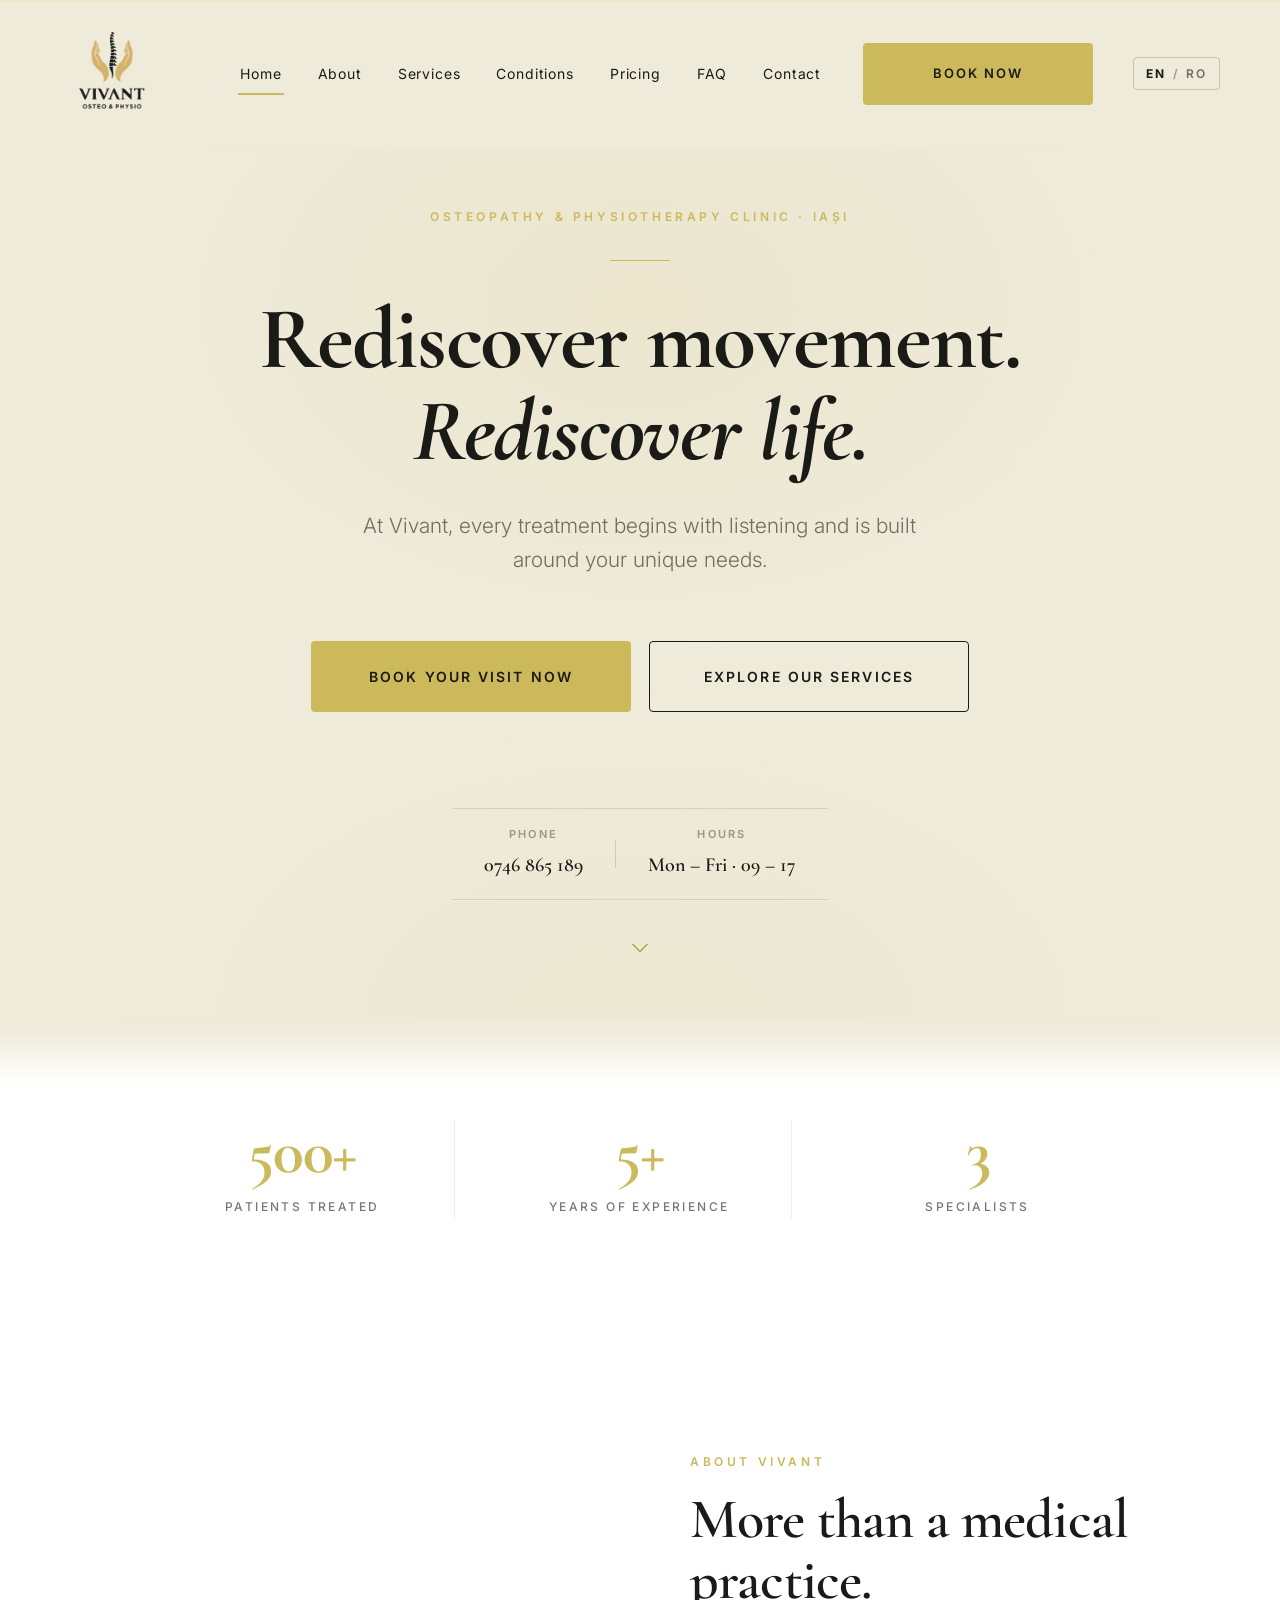
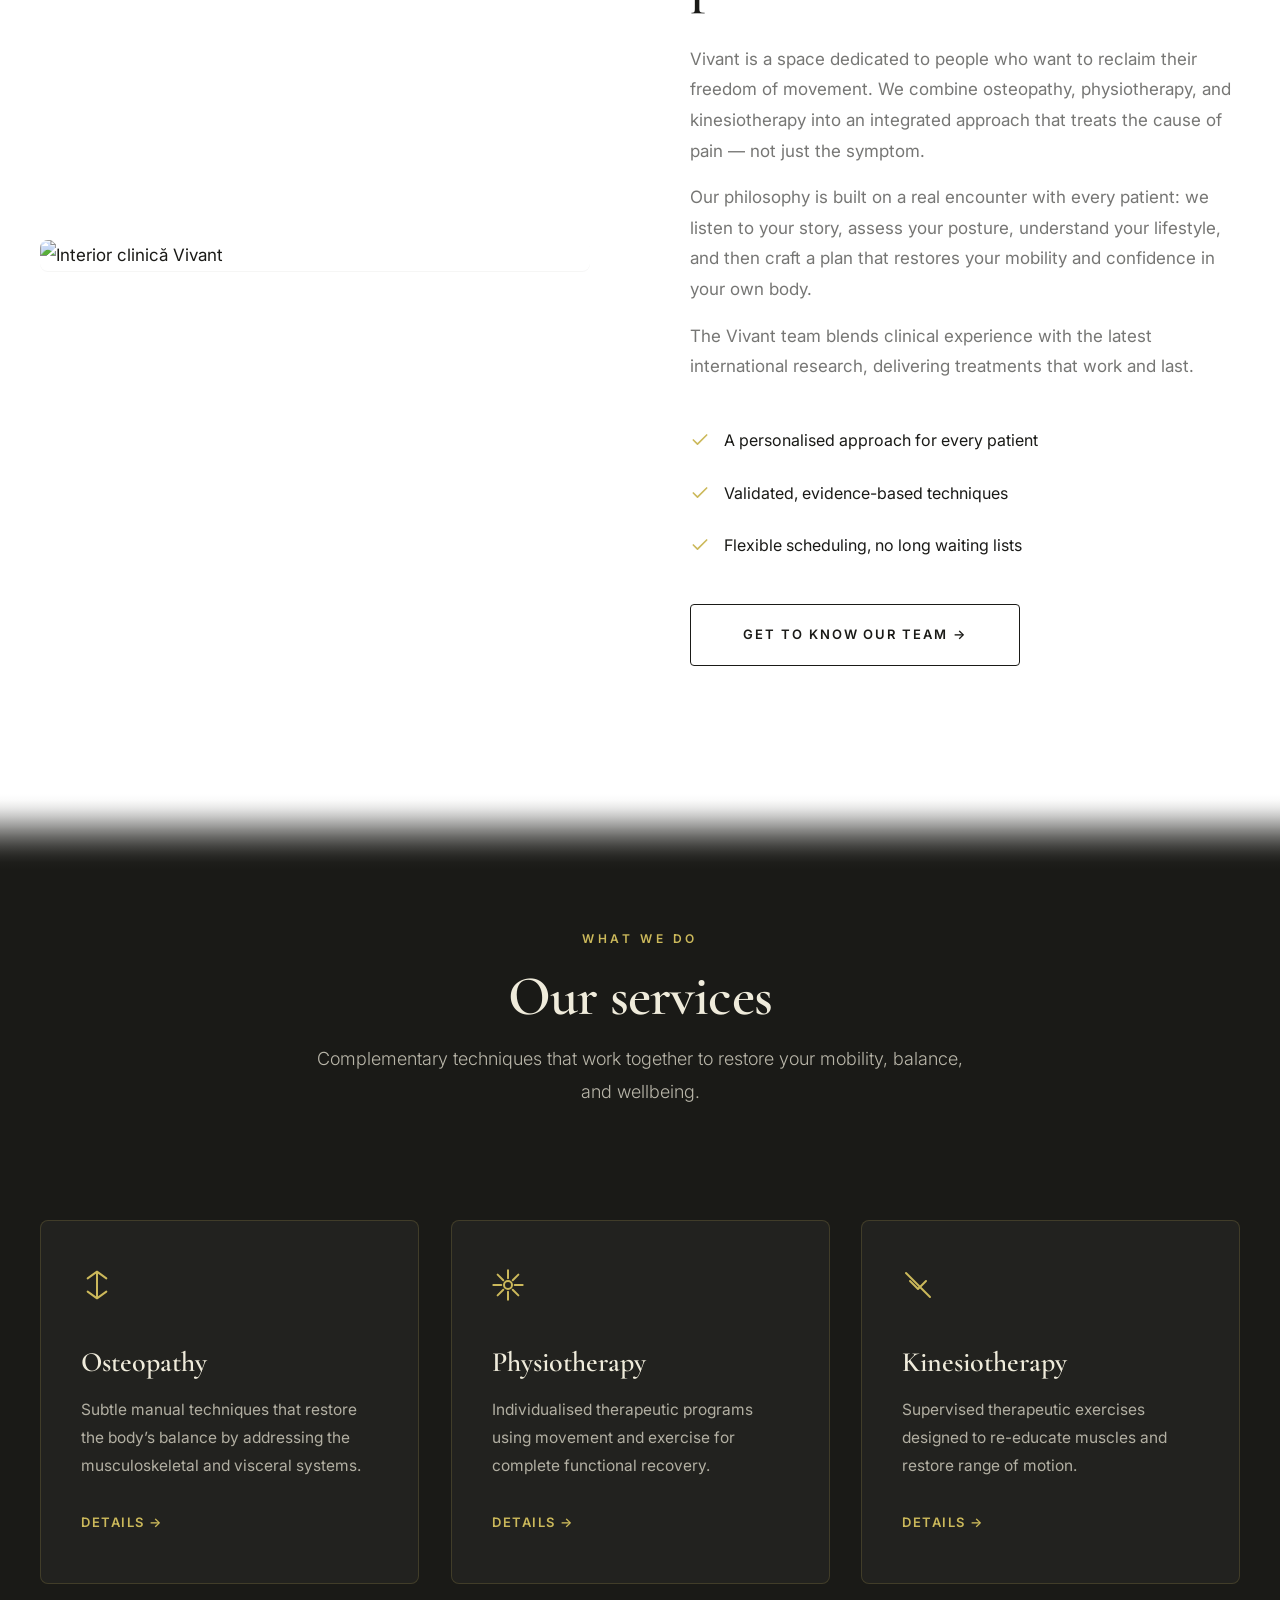
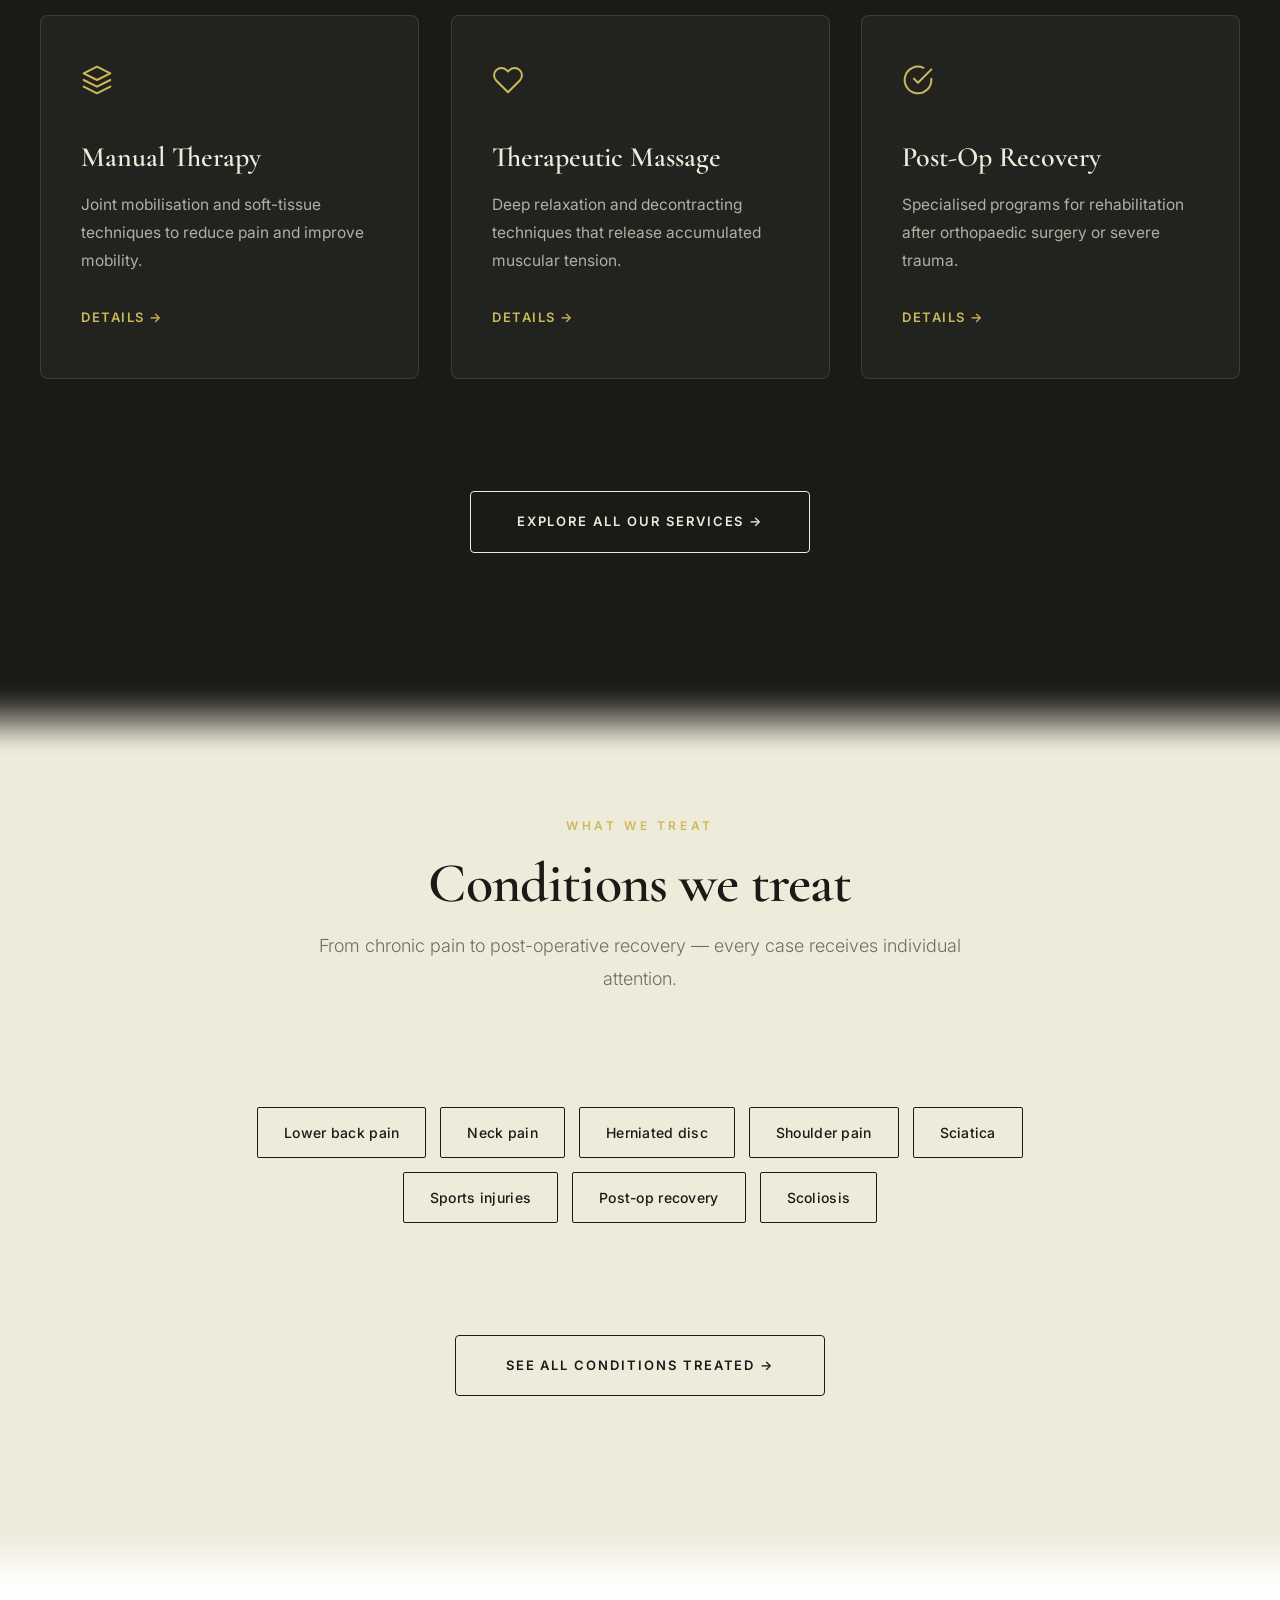
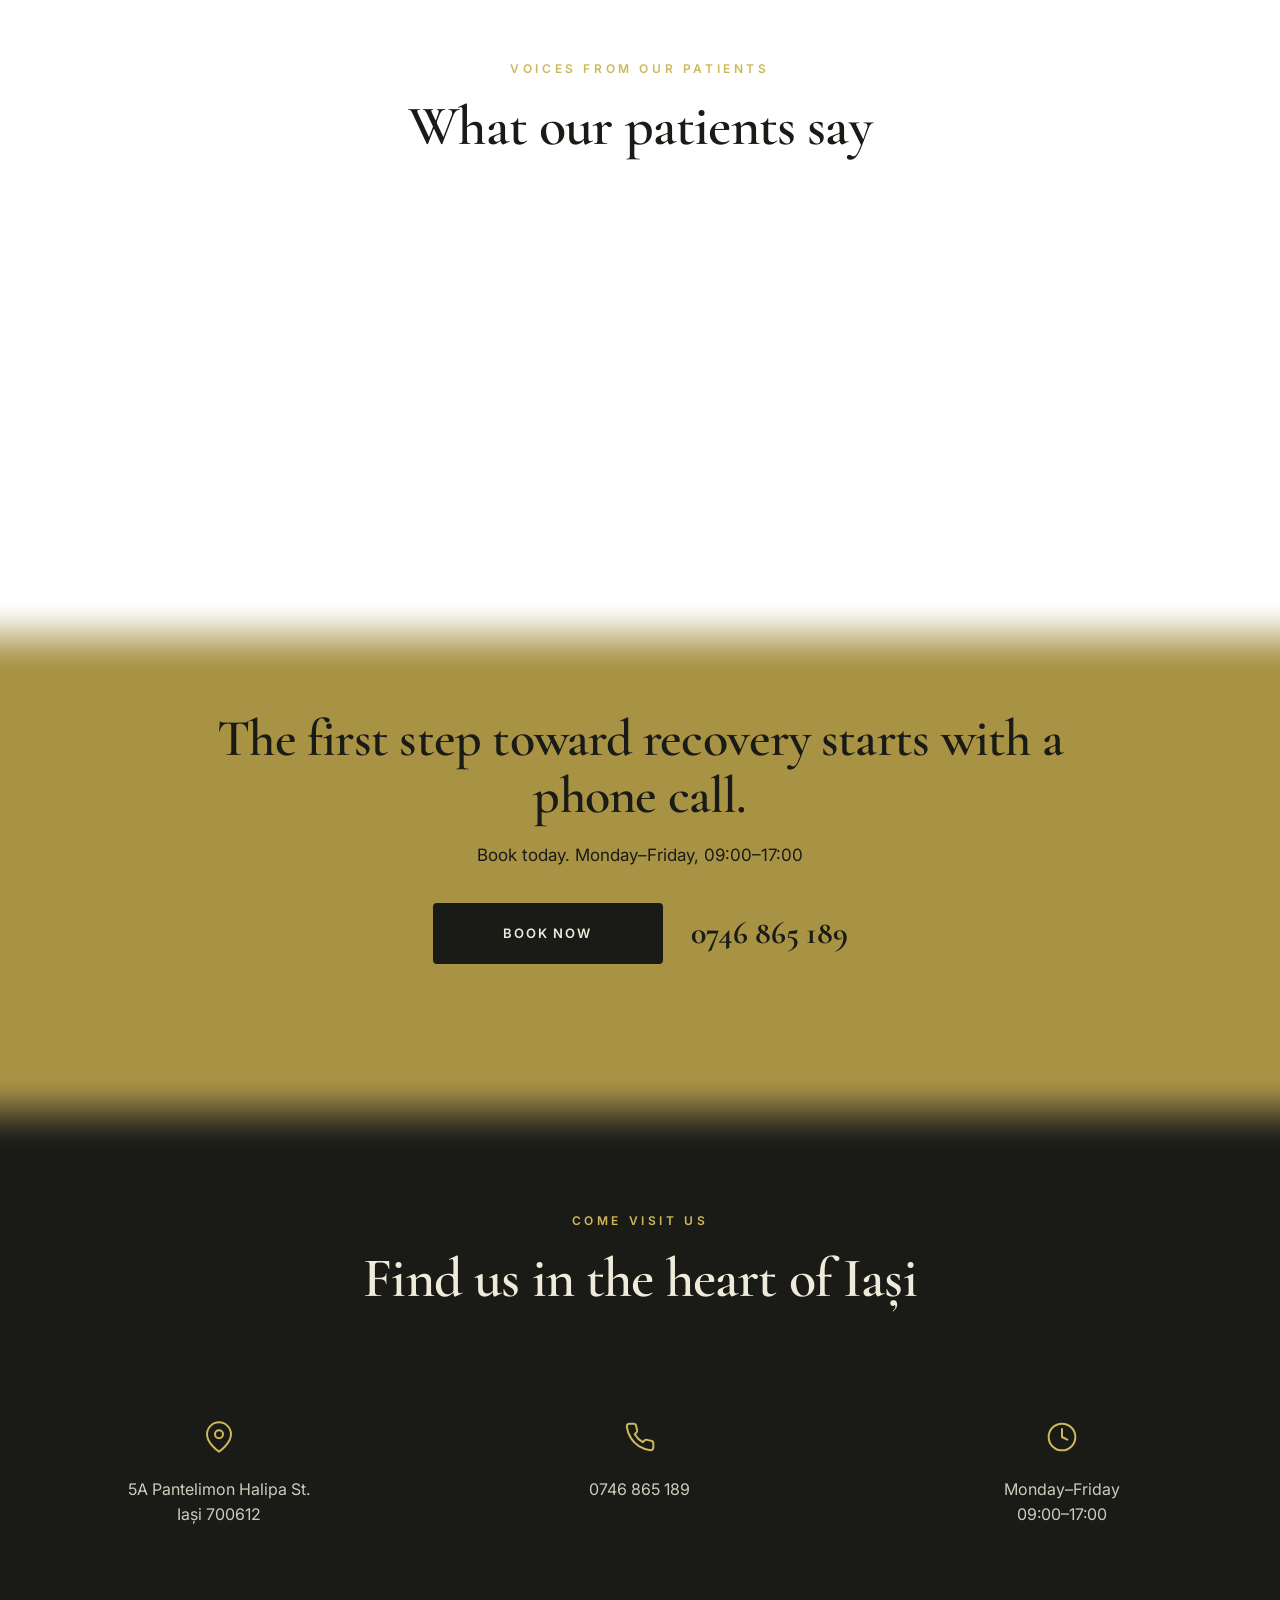
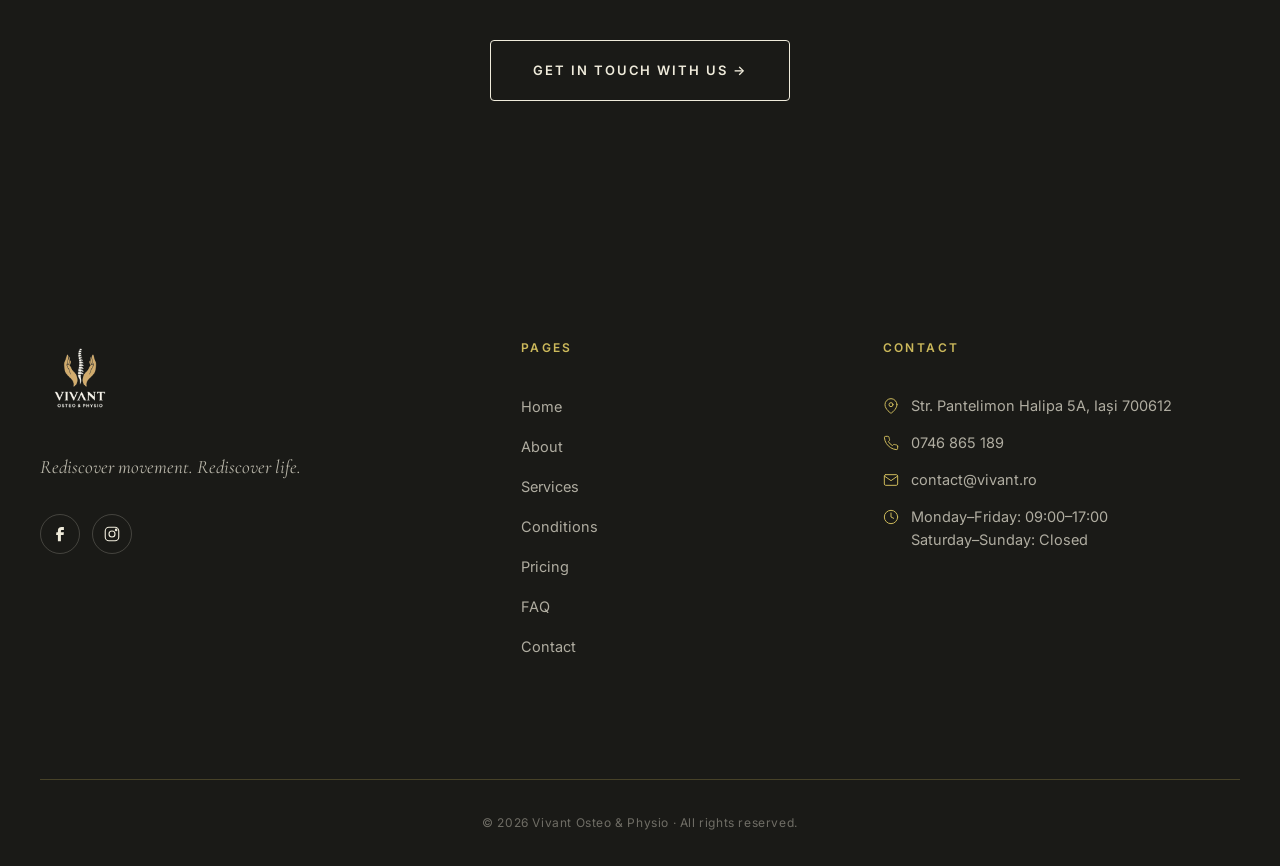
==== index.html @ 8290de29 "Initial commit" ====
<!DOCTYPE html>
<html lang="ro">
<head>
  <meta charset="UTF-8">
  <meta name="viewport" content="width=device-width, initial-scale=1.0">
  <title data-i18n-title="page.indexTitle">Vivant Osteo & Physio — Clinică de Osteopatie și Fizioterapie, Iași</title>
  <meta name="description" content="Clinică de osteopatie și fizioterapie în Iași. Tratamente personalizate pentru durere, recuperare și mobilitate. Luni–Vineri 09:00–17:00. Tel: 0746 865 189">
  <link rel="icon" type="image/png" href="logo.png">
  <link rel="apple-touch-icon" href="logo.png">
  <link rel="preconnect" href="https://fonts.googleapis.com">
  <link rel="preconnect" href="https://fonts.gstatic.com" crossorigin>
  <link href="https://fonts.googleapis.com/css2?family=Inter:wght@300;400;600&family=Cormorant+Garamond:wght@400;600;700&display=swap" rel="stylesheet">
  <link rel="stylesheet" href="style.css">
</head>
<body>

  <!-- ════════ NAVBAR ════════ -->
  <nav class="navbar">
    <div class="navbar-inner">
      <a href="index.html" class="navbar-logo">
        <img src="logo.png" alt="Vivant Osteo & Physio">
      </a>
      <div class="navbar-links">
        <a href="index.html"      class="navbar-link" data-i18n="nav.home">Acasă</a>
        <a href="despre.html"     class="navbar-link" data-i18n="nav.about">Despre noi</a>
        <a href="servicii.html"   class="navbar-link" data-i18n="nav.services">Servicii</a>
        <a href="afectiuni.html"  class="navbar-link" data-i18n="nav.conditions">Afecțiuni</a>
        <a href="preturi.html"    class="navbar-link" data-i18n="nav.pricing">Prețuri</a>
        <a href="faq.html"        class="navbar-link" data-i18n="nav.faq">FAQ</a>
        <a href="contact.html"    class="navbar-link" data-i18n="nav.contact">Contact</a>
        <a href="contact.html"    class="btn btn-primary navbar-cta" data-booking-trigger data-i18n="nav.bookNow">Programează-te</a>
        <button type="button" class="lang-toggle" aria-label="Switch to English">
          <span data-lang-current>RO</span><span data-lang-sep>/</span><span data-lang-other>EN</span>
        </button>
      </div>
      <button class="navbar-hamburger" aria-label="Meniu">
        <span></span><span></span><span></span>
      </button>
    </div>
  </nav>

  <!-- ════════ MOBILE DRAWER ════════ -->
  <div class="mobile-overlay"></div>
  <aside class="mobile-drawer">
    <a href="index.html"     data-i18n="nav.home">Acasă</a>
    <a href="despre.html"    data-i18n="nav.about">Despre noi</a>
    <a href="servicii.html"  data-i18n="nav.services">Servicii</a>
    <a href="afectiuni.html" data-i18n="nav.conditions">Afecțiuni</a>
    <a href="preturi.html"   data-i18n="nav.pricing">Prețuri</a>
    <a href="faq.html"       data-i18n="nav.faq">FAQ</a>
    <a href="contact.html"   data-i18n="nav.contact">Contact</a>
    <a href="contact.html"   class="btn btn-primary" data-booking-trigger data-i18n="nav.bookNow">Programează-te</a>
    <button type="button" class="lang-toggle" aria-label="Switch to English">
      <span data-lang-current>RO</span><span data-lang-sep>/</span><span data-lang-other>EN</span>
    </button>
  </aside>

  <!-- ════════ HERO (light, premium) ════════ -->
  <section class="hero">
    <div class="hero-inner">
      <span class="section-label" data-i18n="hero.eyebrow">Clinică de Osteopatie & Fizioterapie · Iași</span>
      <hr class="section-divider">
      <h1 data-i18n-html="hero.titleHtml">
        Redescoperă mișcarea.
        <span class="italic">Redescoperă viața.</span>
      </h1>
      <p class="hero-subtitle" data-i18n="hero.subtitle">
        La Vivant, fiecare tratament începe cu ascultare și se construiește în jurul nevoilor tale unice.
      </p>
      <div class="hero-ctas">
        <a href="contact.html" class="btn btn-primary btn-lg" data-booking-trigger data-i18n="hero.ctaPrimary">Programează-te acum</a>
        <a href="servicii.html" class="btn btn-ghost-dark btn-lg" data-i18n="hero.ctaSecondary">Descoperă serviciile</a>
      </div>
      <div class="hero-meta">
        <div class="hero-meta-item">
          <span class="hero-meta-label" data-i18n="hero.metaPhone">Telefon</span>
          <a href="tel:0746865189" class="hero-meta-value">0746 865 189</a>
        </div>
        <div class="hero-meta-divider"></div>
        <div class="hero-meta-item">
          <span class="hero-meta-label" data-i18n="hero.metaSchedule">Program</span>
          <span class="hero-meta-value" data-i18n="hero.scheduleValue">Lun – Vin · 09 – 17</span>
        </div>
      </div>
    </div>
    <a href="#trust" class="hero-scroll" aria-label="Derulează în jos">
      <svg width="28" height="28" viewBox="0 0 24 24" fill="none" stroke="currentColor" stroke-width="1.5" stroke-linecap="round" stroke-linejoin="round">
        <polyline points="6 9 12 15 18 9"></polyline>
      </svg>
    </a>
  </section>

  <!-- ════════ TRUST BAR ════════ -->
  <section id="trust" class="trust-bar">
    <div class="trust-grid">
      <div class="fade-in">
        <div class="trust-number"><span data-counter="500" data-suffix="+">0</span></div>
        <div class="trust-label" data-i18n="trust.patientsLabel">Pacienți tratați</div>
      </div>
      <div class="fade-in">
        <div class="trust-number"><span data-counter="5" data-suffix="+">0</span></div>
        <div class="trust-label" data-i18n="trust.yearsLabel">Ani experiență</div>
      </div>
      <div class="fade-in">
        <div class="trust-number"><span data-counter="3">0</span></div>
        <div class="trust-label" data-i18n="trust.specialistsLabel">Specialiști</div>
      </div>
    </div>
  </section>

  <!-- ════════ DESPRE VIVANT ════════ -->
  <section class="split">
    <div class="split-inner">
      <div class="split-image fade-in">
        <img src="https://placehold.co/600x700/efebdb/1a1a17?text=Clinic%C4%83+Vivant" alt="Interior clinică Vivant">
      </div>
      <div class="split-content fade-in">
        <span class="section-label" data-i18n="about.eyebrow">Despre Vivant</span>
        <h2 data-i18n="about.title">Mai mult decât un cabinet medical.</h2>
        <p data-i18n="about.p1">Vivant este un spațiu dedicat oamenilor care vor să își recâștige libertatea de mișcare. Combinăm osteopatia, fizioterapia și kinetoterapia într-o abordare integrată, care tratează cauza durerii — nu doar simptomul.</p>
        <p data-i18n="about.p2">Filozofia noastră se bazează pe o întâlnire reală cu fiecare pacient: ascultăm povestea ta, evaluăm posturalitatea, înțelegem stilul de viață, apoi construim un plan care îți redă mobilitatea și încrederea în propriul corp.</p>
        <p data-i18n="about.p3">Echipa Vivant unește experiența clinică cu cele mai recente cercetări internaționale, oferind tratamente care funcționează și durează în timp.</p>
        <ul class="split-points">
          <li>
            <svg width="20" height="20" viewBox="0 0 24 24" fill="none" stroke="currentColor" stroke-width="2" stroke-linecap="round" stroke-linejoin="round"><polyline points="20 6 9 17 4 12"></polyline></svg>
            <span data-i18n="about.bullet1">Abordare personalizată pentru fiecare pacient</span>
          </li>
          <li>
            <svg width="20" height="20" viewBox="0 0 24 24" fill="none" stroke="currentColor" stroke-width="2" stroke-linecap="round" stroke-linejoin="round"><polyline points="20 6 9 17 4 12"></polyline></svg>
            <span data-i18n="about.bullet2">Tehnici validate și bazate pe evidență clinică</span>
          </li>
          <li>
            <svg width="20" height="20" viewBox="0 0 24 24" fill="none" stroke="currentColor" stroke-width="2" stroke-linecap="round" stroke-linejoin="round"><polyline points="20 6 9 17 4 12"></polyline></svg>
            <span data-i18n="about.bullet3">Programare flexibilă, fără liste de așteptare lungi</span>
          </li>
        </ul>
        <a href="despre.html" class="btn btn-ghost-dark" data-i18n="about.ctaTeam">Cunoaște echipa noastră →</a>
      </div>
    </div>
  </section>

  <!-- ════════ SERVICII PREVIEW ════════ -->
  <section class="services-section">
    <div class="section-header fade-in">
      <span class="section-label" data-i18n="services.eyebrow">Ce facem</span>
      <h2 data-i18n="services.title">Serviciile noastre</h2>
      <p data-i18n="services.subtitle">Tehnici complementare care lucrează împreună pentru a-ți reda mobilitatea, echilibrul și starea de bine.</p>
    </div>
    <div class="services-grid">
      <div class="service-card fade-in">
        <div class="service-icon"><svg width="32" height="32" viewBox="0 0 24 24" fill="none" stroke="currentColor" stroke-width="1.5" stroke-linecap="round" stroke-linejoin="round"><path d="M12 2v20M5 7l7-5 7 5M5 17l7 5 7-5"></path></svg></div>
        <h3 data-i18n="services.osteopathyTitle">Osteopatie</h3>
        <p data-i18n="services.osteopathyDesc">Tehnici manuale subtile care restabilesc echilibrul corpului prin abordarea sistemului musculo-scheletic și visceral.</p>
        <a href="servicii.html" class="service-link" data-i18n="services.details">Detalii →</a>
      </div>
      <div class="service-card fade-in">
        <div class="service-icon"><svg width="32" height="32" viewBox="0 0 24 24" fill="none" stroke="currentColor" stroke-width="1.5" stroke-linecap="round" stroke-linejoin="round"><circle cx="12" cy="12" r="3"></circle><path d="M12 1v6m0 10v6M4.22 4.22l4.24 4.24m7.08 7.08l4.24 4.24M1 12h6m10 0h6M4.22 19.78l4.24-4.24m7.08-7.08l4.24-4.24"></path></svg></div>
        <h3 data-i18n="services.physioTitle">Fizioterapie</h3>
        <p data-i18n="services.physioDesc">Programe terapeutice individualizate care folosesc mișcarea și exercițiul pentru recuperarea funcțională completă.</p>
        <a href="servicii.html" class="service-link" data-i18n="services.details">Detalii →</a>
      </div>
      <div class="service-card fade-in">
        <div class="service-icon"><svg width="32" height="32" viewBox="0 0 24 24" fill="none" stroke="currentColor" stroke-width="1.5" stroke-linecap="round" stroke-linejoin="round"><path d="M6 9l6 6 6-6"></path><path d="M3 3l18 18"></path></svg></div>
        <h3 data-i18n="services.kinetoTitle">Kinetoterapie</h3>
        <p data-i18n="services.kinetoDesc">Exerciții terapeutice supravegheate, concepute pentru a reeduca mușchii și a restabili amplitudinea de mișcare.</p>
        <a href="servicii.html" class="service-link" data-i18n="services.details">Detalii →</a>
      </div>
      <div class="service-card fade-in">
        <div class="service-icon"><svg width="32" height="32" viewBox="0 0 24 24" fill="none" stroke="currentColor" stroke-width="1.5" stroke-linecap="round" stroke-linejoin="round"><path d="M12 2L2 7l10 5 10-5-10-5z"></path><path d="M2 17l10 5 10-5M2 12l10 5 10-5"></path></svg></div>
        <h3 data-i18n="services.manualTitle">Terapie Manuală</h3>
        <p data-i18n="services.manualDesc">Mobilizări articulare și tehnici de țesut moale pentru reducerea durerii și creșterea mobilității.</p>
        <a href="servicii.html" class="service-link" data-i18n="services.details">Detalii →</a>
      </div>
      <div class="service-card fade-in">
        <div class="service-icon"><svg width="32" height="32" viewBox="0 0 24 24" fill="none" stroke="currentColor" stroke-width="1.5" stroke-linecap="round" stroke-linejoin="round"><path d="M20.84 4.61a5.5 5.5 0 0 0-7.78 0L12 5.67l-1.06-1.06a5.5 5.5 0 0 0-7.78 7.78l1.06 1.06L12 21.23l7.78-7.78 1.06-1.06a5.5 5.5 0 0 0 0-7.78z"></path></svg></div>
        <h3 data-i18n="services.massageTitle">Masaj Terapeutic</h3>
        <p data-i18n="services.massageDesc">Tehnici de relaxare profundă și decontracturare care eliberează tensiunea musculară acumulată.</p>
        <a href="servicii.html" class="service-link" data-i18n="services.details">Detalii →</a>
      </div>
      <div class="service-card fade-in">
        <div class="service-icon"><svg width="32" height="32" viewBox="0 0 24 24" fill="none" stroke="currentColor" stroke-width="1.5" stroke-linecap="round" stroke-linejoin="round"><path d="M22 11.08V12a10 10 0 1 1-5.93-9.14"></path><polyline points="22 4 12 14.01 9 11.01"></polyline></svg></div>
        <h3 data-i18n="services.postopTitle">Recuperare Post-Op</h3>
        <p data-i18n="services.postopDesc">Programe specializate pentru reabilitarea după intervenții chirurgicale ortopedice sau traumatisme severe.</p>
        <a href="servicii.html" class="service-link" data-i18n="services.details">Detalii →</a>
      </div>
    </div>
    <div class="services-cta">
      <a href="servicii.html" class="btn btn-ghost-light" data-i18n="services.seeAll">Vezi toate serviciile →</a>
    </div>
  </section>

  <!-- ════════ AFECȚIUNI PREVIEW ════════ -->
  <section class="afflictions-section">
    <div class="section-header fade-in">
      <span class="section-label" data-i18n="conditions.eyebrow">Ce tratăm</span>
      <h2 data-i18n="conditions.title">Afecțiuni tratate</h2>
      <p data-i18n="conditions.subtitle">De la durerile cronice la recuperarea post-operatorie — fiecare caz primește atenție individuală.</p>
    </div>
    <div class="tag-cloud fade-in">
      <a href="afectiuni.html" class="tag" data-i18n="conditions.tagLumbar">Dureri lombare</a>
      <a href="afectiuni.html" class="tag" data-i18n="conditions.tagCervical">Cervicalgii</a>
      <a href="afectiuni.html" class="tag" data-i18n="conditions.tagHernia">Hernie de disc</a>
      <a href="afectiuni.html" class="tag" data-i18n="conditions.tagShoulder">Dureri de umăr</a>
      <a href="afectiuni.html" class="tag" data-i18n="conditions.tagSciatica">Sciatică</a>
      <a href="afectiuni.html" class="tag" data-i18n="conditions.tagSports">Leziuni sportive</a>
      <a href="afectiuni.html" class="tag" data-i18n="conditions.tagPostop">Recuperare post-op</a>
      <a href="afectiuni.html" class="tag" data-i18n="conditions.tagScoliosis">Scolioză</a>
    </div>
    <a href="afectiuni.html" class="btn btn-ghost-dark" data-i18n="conditions.seeAll">Toate afecțiunile tratate →</a>
  </section>

  <!-- ════════ REVIEWS (Elfsight Google Reviews — live) ════════ -->
  <section class="reviews-section">
    <div class="section-header fade-in">
      <span class="section-label" data-i18n="reviews.eyebrow">Voci de la pacienți</span>
      <h2 data-i18n="reviews.title">Ce spun cei care ne-au trecut pragul</h2>
    </div>
    <div class="reviews-elfsight fade-in">
      <!-- Elfsight Google Reviews | Untitled Google Reviews -->
      <script src="https://elfsightcdn.com/platform.js" async></script>
      <div class="elfsight-app-9b5ef293-b4af-4d9d-af3c-6bf6ca3919c1" data-elfsight-app-lazy></div>
    </div>
  </section>

  <!-- ════════ CTA BANNER ════════ -->
  <section class="cta-banner">
    <h2 data-i18n="cta.title">Primul pas spre recuperare începe cu un telefon.</h2>
    <p data-i18n="cta.subtitle">Programează-te astăzi. Luni–Vineri, 09:00–17:00</p>
    <div class="cta-banner-actions">
      <a href="contact.html" class="btn btn-primary-dark" data-booking-trigger data-i18n="cta.button">Programează-te</a>
      <a href="tel:0746865189" class="cta-tel">0746 865 189</a>
    </div>
  </section>

  <!-- ════════ CONTACT PREVIEW ════════ -->
  <section class="contact-preview">
    <div class="section-header fade-in">
      <span class="section-label" data-i18n="contactPreview.eyebrow">Vino la noi</span>
      <h2 style="color: var(--cream);" data-i18n="contactPreview.title">Ne găsești în inima Iașiului</h2>
    </div>
    <div class="contact-preview-grid">
      <div class="contact-block fade-in">
        <div class="contact-block-icon">
          <svg width="32" height="32" viewBox="0 0 24 24" fill="none" stroke="currentColor" stroke-width="1.5" stroke-linecap="round" stroke-linejoin="round"><path d="M21 10c0 7-9 13-9 13s-9-6-9-13a9 9 0 0 1 18 0z"></path><circle cx="12" cy="10" r="3"></circle></svg>
        </div>
        <div class="contact-block-text" data-i18n-html="contactPreview.addressLine">Str. Pantelimon Halipa 5A<br>Iași 700612</div>
      </div>
      <div class="contact-block fade-in">
        <div class="contact-block-icon">
          <svg width="32" height="32" viewBox="0 0 24 24" fill="none" stroke="currentColor" stroke-width="1.5" stroke-linecap="round" stroke-linejoin="round"><path d="M22 16.92v3a2 2 0 0 1-2.18 2 19.79 19.79 0 0 1-8.63-3.07 19.5 19.5 0 0 1-6-6 19.79 19.79 0 0 1-3.07-8.67A2 2 0 0 1 4.11 2h3a2 2 0 0 1 2 1.72 12.84 12.84 0 0 0 .7 2.81 2 2 0 0 1-.45 2.11L8.09 9.91a16 16 0 0 0 6 6l1.27-1.27a2 2 0 0 1 2.11-.45 12.84 12.84 0 0 0 2.81.7A2 2 0 0 1 22 16.92z"></path></svg>
        </div>
        <div class="contact-block-text"><a href="tel:0746865189">0746 865 189</a></div>
      </div>
      <div class="contact-block fade-in">
        <div class="contact-block-icon">
          <svg width="32" height="32" viewBox="0 0 24 24" fill="none" stroke="currentColor" stroke-width="1.5" stroke-linecap="round" stroke-linejoin="round"><circle cx="12" cy="12" r="10"></circle><polyline points="12 6 12 12 16 14"></polyline></svg>
        </div>
        <div class="contact-block-text" data-i18n-html="contactPreview.scheduleLine">Luni–Vineri<br>09:00–17:00</div>
      </div>
    </div>
    <a href="contact.html" class="btn btn-ghost-light" data-i18n="contactPreview.button">Contactează-ne →</a>
  </section>

  <!-- ════════ FOOTER ════════ -->
  <footer class="footer">
    <div class="footer-inner">
      <div>
        <a href="index.html" class="footer-logo">
          <img src="logo.png" alt="Vivant Osteo & Physio">
        </a>
        <p class="footer-tagline" data-i18n="footer.tagline">Redescoperă mișcarea. Redescoperă viața.</p>
        <div class="footer-social">
          <a href="https://facebook.com/vivantosteo" target="_blank" rel="noopener" aria-label="Facebook">
            <svg width="18" height="18" viewBox="0 0 24 24" fill="currentColor"><path d="M9.198 21.5h4v-8.01h3.604l.396-3.98h-4V7.5a1 1 0 0 1 1-1h3v-4h-3a5 5 0 0 0-5 5v2.01h-2l-.396 3.98h2.396v8.01z"/></svg>
          </a>
          <a href="https://instagram.com/vivantosteo" target="_blank" rel="noopener" aria-label="Instagram">
            <svg width="18" height="18" viewBox="0 0 24 24" fill="none" stroke="currentColor" stroke-width="1.5"><rect x="3" y="3" width="18" height="18" rx="5"></rect><circle cx="12" cy="12" r="4"></circle><circle cx="17.5" cy="6.5" r="1" fill="currentColor"></circle></svg>
          </a>
        </div>
      </div>
      <div>
        <h4 class="footer-col-title" data-i18n="footer.colPages">Pagini</h4>
        <ul class="footer-links">
          <li><a href="index.html"     data-i18n="nav.home">Acasă</a></li>
          <li><a href="despre.html"    data-i18n="nav.about">Despre noi</a></li>
          <li><a href="servicii.html"  data-i18n="nav.services">Servicii</a></li>
          <li><a href="afectiuni.html" data-i18n="nav.conditions">Afecțiuni</a></li>
          <li><a href="preturi.html"   data-i18n="nav.pricing">Prețuri</a></li>
          <li><a href="faq.html"       data-i18n="nav.faq">FAQ</a></li>
          <li><a href="contact.html"   data-i18n="nav.contact">Contact</a></li>
        </ul>
      </div>
      <div>
        <h4 class="footer-col-title" data-i18n="footer.colContact">Contact</h4>
        <ul class="footer-contact">
          <li>
            <svg width="16" height="16" viewBox="0 0 24 24" fill="none" stroke="currentColor" stroke-width="1.5" stroke-linecap="round" stroke-linejoin="round"><path d="M21 10c0 7-9 13-9 13s-9-6-9-13a9 9 0 0 1 18 0z"></path><circle cx="12" cy="10" r="3"></circle></svg>
            Str. Pantelimon Halipa 5A, Iași 700612
          </li>
          <li>
            <svg width="16" height="16" viewBox="0 0 24 24" fill="none" stroke="currentColor" stroke-width="1.5" stroke-linecap="round" stroke-linejoin="round"><path d="M22 16.92v3a2 2 0 0 1-2.18 2 19.79 19.79 0 0 1-8.63-3.07 19.5 19.5 0 0 1-6-6 19.79 19.79 0 0 1-3.07-8.67A2 2 0 0 1 4.11 2h3a2 2 0 0 1 2 1.72 12.84 12.84 0 0 0 .7 2.81 2 2 0 0 1-.45 2.11L8.09 9.91a16 16 0 0 0 6 6l1.27-1.27a2 2 0 0 1 2.11-.45 12.84 12.84 0 0 0 2.81.7A2 2 0 0 1 22 16.92z"></path></svg>
            <a href="tel:0746865189">0746 865 189</a>
          </li>
          <li>
            <svg width="16" height="16" viewBox="0 0 24 24" fill="none" stroke="currentColor" stroke-width="1.5" stroke-linecap="round" stroke-linejoin="round"><path d="M4 4h16c1.1 0 2 .9 2 2v12c0 1.1-.9 2-2 2H4c-1.1 0-2-.9-2-2V6c0-1.1.9-2 2-2z"></path><polyline points="22,6 12,13 2,6"></polyline></svg>
            <a href="mailto:contact@vivant.ro">contact@vivant.ro</a>
          </li>
          <li>
            <svg width="16" height="16" viewBox="0 0 24 24" fill="none" stroke="currentColor" stroke-width="1.5" stroke-linecap="round" stroke-linejoin="round"><circle cx="12" cy="12" r="10"></circle><polyline points="12 6 12 12 16 14"></polyline></svg>
            <span data-i18n-html="footer.schedule">Luni–Vineri: 09:00–17:00<br>Sâmbătă–Duminică: Închis</span>
          </li>
        </ul>
      </div>
    </div>
    <div class="footer-bottom" data-i18n="footer.copyright">
      © 2026 Vivant Osteo & Physio · Toate drepturile rezervate.
    </div>
  </footer>

  <!-- Scroll to top -->
  <button class="scroll-top" aria-label="Sus">
    <svg width="20" height="20" viewBox="0 0 24 24" fill="none" stroke="currentColor" stroke-width="2" stroke-linecap="round" stroke-linejoin="round"><polyline points="18 15 12 9 6 15"></polyline></svg>
  </button>

  <script src="translations.js"></script>
  <script src="booking.js"></script>
  <script src="reviews.js"></script>
  <script src="main.js"></script>
</body>
</html>
---- style.css ----
/* ════════════════════════════════════════════════════════
   VIVANT OSTEO & PHYSIO — Global Stylesheet
   ════════════════════════════════════════════════════════ */

/* ─────────── CSS Variables ─────────── */
:root {
  --cream:        #efebdb;
  --olive-gold:   #ccb95b;   /* main accent — warm honey mustard */
  --olive-muted:  #b8a64a;   /* darker — hover & active states */
  --olive-deep:   #a89345;   /* deepest — large background surfaces */
  --olive-light:  #ddc978;   /* lighter — soft tints & glows */
  --charcoal:     #1a1a17;
  --white:        #ffffff;
  --cream-dark:   #e2dcc8;
  --cream-soft:   #f5f1e5;
  --charcoal-60:  rgba(26, 26, 23, 0.6);
  --charcoal-40:  rgba(26, 26, 23, 0.4);
  --error:        #d9534f;

  --space-xs: 8px;
  --space-sm: 16px;
  --space-md: 32px;
  --space-lg: 64px;
  --space-xl: 112px;
  --space-2xl: 160px;

  --max-width: 1240px;
  --section-padding: 128px 40px;

  --font-serif: 'Cormorant Garamond', Georgia, serif;
  --font-sans:  'Inter', system-ui, -apple-system, sans-serif;

  --radius-sm: 4px;
  --radius-md: 8px;

  --transition: 250ms ease;
  --ease-out-soft: cubic-bezier(0.16, 1, 0.3, 1);
  --ease-apple:    cubic-bezier(0.32, 0.72, 0, 1);     /* Apple's signature curve */
  --ease-apple-in: cubic-bezier(0.4, 0, 0.2, 1);
}

/* ─────────── Reset & Base ─────────── */
*, *::before, *::after {
  box-sizing: border-box;
  margin: 0;
  padding: 0;
}

html {
  scroll-behavior: smooth;
  -webkit-text-size-adjust: 100%;
}

body {
  font-family: var(--font-sans);
  font-weight: 400;
  font-size: 17px;
  line-height: 1.8;
  color: var(--charcoal);
  background: var(--cream);
  overflow-x: hidden;
  -webkit-font-smoothing: antialiased;
  -moz-osx-font-smoothing: grayscale;
}

img {
  max-width: 100%;
  height: auto;
  display: block;
}

a {
  color: inherit;
  text-decoration: none;
  transition: color var(--transition);
}

ul { list-style: none; }

button {
  font-family: inherit;
  cursor: pointer;
  border: none;
  background: none;
}

/* ─────────── Typography ─────────── */
h1, h2, h3, h4 {
  font-family: var(--font-serif);
  font-weight: 700;
  line-height: 1.1;
  color: var(--charcoal);
  letter-spacing: -0.015em;
}

h1 {
  font-size: clamp(48px, 7.5vw, 88px);
  line-height: 1.05;
}

h2 {
  font-size: clamp(36px, 4.8vw, 56px);
  font-weight: 600;
}

h3 {
  font-family: var(--font-sans);
  font-size: 22px;
  font-weight: 500;
  line-height: 1.4;
  letter-spacing: 0;
}

p {
  margin-bottom: var(--space-sm);
}

p:last-child { margin-bottom: 0; }

.italic { font-style: italic; }

/* ─────────── Helpers ─────────── */
.container {
  max-width: var(--max-width);
  margin: 0 auto;
  padding: 0 40px;
}

.container-narrow {
  max-width: 780px;
  margin: 0 auto;
  padding: 0 40px;
}

.section {
  padding: var(--section-padding);
}

.section-label {
  display: inline-block;
  font-family: var(--font-sans);
  font-size: 12px;
  font-weight: 600;
  color: var(--olive-gold);
  letter-spacing: 0.3em;
  text-transform: uppercase;
  margin-bottom: var(--space-sm);
}

.section-divider {
  width: 60px;
  height: 1px;
  background: var(--olive-gold);
  margin: var(--space-sm) auto var(--space-md);
  border: none;
  display: block;
}

.text-center { text-align: center; }

.grid-2 { display: grid; grid-template-columns: repeat(2, 1fr); gap: var(--space-lg); }
.grid-3 { display: grid; grid-template-columns: repeat(3, 1fr); gap: var(--space-md); }
.grid-4 { display: grid; grid-template-columns: repeat(4, 1fr); gap: var(--space-md); }

/* ─────────── Fade-in animation (Apple-style premium ease) ─────────── */
.fade-in {
  opacity: 0;
  transform: translateY(48px);
  transition:
    opacity 1200ms var(--ease-apple),
    transform 1200ms var(--ease-apple);
  will-change: opacity, transform;
}

.fade-in.is-visible {
  opacity: 1;
  transform: translateY(0);
}

/* ─────────── Scroll progress indicator (top) ─────────── */
.scroll-progress {
  position: fixed;
  top: 0;
  left: 0;
  right: 0;
  height: 2px;
  background: rgba(204, 185, 91, 0.15);
  z-index: 1100;
  pointer-events: none;
}

.scroll-progress-bar {
  height: 100%;
  background: var(--olive-gold);
  transform-origin: left center;
  transform: scaleX(0);
  transition: transform 80ms linear;
}

/* ─────────── Buttons ─────────── */
.btn {
  display: inline-flex;
  align-items: center;
  justify-content: center;
  gap: 8px;
  padding: 18px 40px;
  font-family: var(--font-sans);
  font-size: 13px;
  font-weight: 600;
  letter-spacing: 0.15em;
  text-transform: uppercase;
  border-radius: var(--radius-sm);
  border: 1.5px solid transparent;
  transition: all var(--transition);
  cursor: pointer;
  white-space: nowrap;
}

.btn-lg {
  padding: 22px 48px;
  font-size: 14px;
}

.btn-primary {
  background: var(--olive-gold);
  color: var(--charcoal);
}

.btn-primary:hover {
  background: var(--olive-muted);
  transform: translateY(-1px);
}

.btn-primary-dark {
  background: var(--charcoal);
  color: var(--cream);
}

.btn-primary-dark:hover {
  background: #000;
  transform: translateY(-1px);
}

.btn-ghost-dark {
  background: transparent;
  border-color: var(--charcoal);
  color: var(--charcoal);
}

.btn-ghost-dark:hover {
  background: var(--charcoal);
  color: var(--cream);
}

.btn-ghost-light {
  background: transparent;
  border-color: var(--cream);
  color: var(--cream);
}

.btn-ghost-light:hover {
  background: var(--cream);
  color: var(--charcoal);
}

.btn-full { width: 100%; }

/* ─────────── Per-location button width locks
   Prevents button dimensions from shifting when switching RO ↔ EN.
   Each min-width is sized to fit whichever of the two languages renders
   wider (uppercase + 0.15em letter-spacing factored in), so the button
   keeps its exact dimensions in both languages — only the words change.
   ─────────── */
.navbar-cta             { min-width: 230px; }                            /* PROGRAMEAZĂ-TE / BOOK YOUR VISIT */
.hero-ctas .btn-lg      { min-width: 320px; }                            /* PROGRAMEAZĂ-TE ACUM / BOOK YOUR VISIT NOW */
.cta-banner .btn        { min-width: 230px; }                            /* PROGRAMEAZĂ-TE / BOOK YOUR VISIT */
.split-content .btn     { min-width: 330px; }                            /* CUNOAȘTE ECHIPA NOASTRĂ → */
.services-cta .btn      { min-width: 340px; }                            /* EXPLORE ALL OUR SERVICES → */
.afflictions-section > .btn,
.afflictions-section .btn-ghost-dark { min-width: 370px; }               /* SEE ALL CONDITIONS TREATED → */
.contact-preview .btn   { min-width: 300px; }                            /* GET IN TOUCH WITH US → */
.reviews-cta            { min-width: 410px; }                            /* VEZI TOATE RECENZIILE PE GOOGLE → */
.faq-help-actions .btn-primary       { min-width: 280px; }               /* SUNĂ ACUM: 0746 865 189 */
.faq-help-actions .btn-ghost-light   { min-width: 220px; }               /* TRIMITE UN MESAJ / SEND A MESSAGE */
.service-detail-text .btn-ghost-dark { min-width: 310px; }               /* PROGRAMEAZĂ O ȘEDINȚĂ → */

/* On mobile/tablet, all CTAs become full-width within a sensible cap.
   The container determines the width — same in both languages. */
@media (max-width: 768px) {
  .navbar-cta,
  .hero-ctas .btn-lg,
  .cta-banner .btn,
  .split-content .btn,
  .services-cta .btn,
  .afflictions-section > .btn,
  .afflictions-section .btn-ghost-dark,
  .contact-preview .btn,
  .reviews-cta,
  .faq-help-actions .btn,
  .service-detail-text .btn-ghost-dark {
    min-width: 0;
    width: 100%;
    max-width: 340px;
  }
}

/* ════════════════════════════════════════════════════════
   NAVBAR (3 states: transparent / light / scrolled-dark)
   ════════════════════════════════════════════════════════ */
.navbar {
  position: fixed;
  top: 0;
  left: 0;
  width: 100%;
  z-index: 1000;
  padding: 22px 0;
  background: transparent;
  transition:
    background 500ms var(--ease-apple),
    padding 500ms var(--ease-apple),
    box-shadow 500ms var(--ease-apple);
}

.navbar.is-default-light {
  background: rgba(239, 235, 219, 0.92);
  backdrop-filter: blur(10px);
  -webkit-backdrop-filter: blur(10px);
}

.navbar.is-scrolled {
  background: var(--charcoal);
  padding: 14px 0;
  box-shadow: 0 1px 0 rgba(204, 185, 91, 0.15);
}

.navbar-inner {
  max-width: var(--max-width);
  margin: 0 auto;
  padding: 0 40px;
  display: flex;
  align-items: center;
  justify-content: space-between;
  gap: 40px;
}

/* Logo: large & prominent — crossfades between cream-bg & dark-bg variants
   in PERFECT lockstep with the navbar background change (same duration + curve). */
.navbar-logo {
  position: relative;
  display: block;
  flex-shrink: 0;
  line-height: 0;
}

.navbar-logo img {
  height: 104px;
  width: auto;
  display: block;
  border-radius: 6px;
  will-change: opacity;
  transition:
    height 500ms var(--ease-apple),
    opacity 500ms var(--ease-apple);
}

.navbar.is-scrolled .navbar-logo img {
  height: 68px;
}

/* Light variant is the layout-defining image (in normal flow).
   Dark variant overlays on top, switched via opacity for smooth crossfade. */
.navbar-logo .logo-variant-light { opacity: 1; }

.navbar-logo .logo-variant-dark {
  position: absolute;
  top: 0;
  left: 0;
  opacity: 0;
  pointer-events: none;
}

/* Crossfade: swap to dark logo whenever the navbar is on a dark surface
   (scrolled past hero, OR sitting transparent over a dark hero). */
.navbar.is-scrolled .navbar-logo .logo-variant-light,
.navbar.navbar-on-dark .navbar-logo .logo-variant-light {
  opacity: 0;
}

.navbar.is-scrolled .navbar-logo .logo-variant-dark,
.navbar.navbar-on-dark .navbar-logo .logo-variant-dark {
  opacity: 1;
}

.navbar-links {
  display: flex;
  align-items: center;
  gap: 32px;
}

.navbar-link {
  position: relative;
  font-family: var(--font-sans);
  font-size: 14px;
  font-weight: 400;
  letter-spacing: 0.06em;
  color: var(--cream);
  padding: 8px 2px;
  transition: color 500ms var(--ease-apple);
}

.navbar.is-default-light .navbar-link {
  color: var(--charcoal);
}

.navbar-link::after {
  content: '';
  position: absolute;
  left: 0;
  right: 0;
  bottom: 0;
  height: 2px;
  background: var(--olive-gold);
  transform: scaleX(0);
  transform-origin: center;
  transition: transform 300ms var(--ease-out-soft);
}

.navbar-link:hover::after,
.navbar-link.active::after {
  transform: scaleX(1);
}

.navbar-link:hover {
  color: var(--olive-gold);
}

.navbar-cta {
  margin-left: 8px;
}

.navbar-hamburger {
  display: none;
  width: 36px;
  height: 36px;
  flex-direction: column;
  justify-content: center;
  align-items: center;
  gap: 5px;
  z-index: 1100;
}

.navbar-hamburger span {
  display: block;
  width: 26px;
  height: 1.5px;
  background: var(--cream);
  transition:
    background 500ms var(--ease-apple),
    transform 250ms ease,
    opacity 250ms ease;
}

.navbar.is-default-light .navbar-hamburger span {
  background: var(--charcoal);
}

.navbar-hamburger.is-open span:nth-child(1) {
  transform: translateY(6.5px) rotate(45deg);
  background: var(--cream);
}
.navbar-hamburger.is-open span:nth-child(2) { opacity: 0; }
.navbar-hamburger.is-open span:nth-child(3) {
  transform: translateY(-6.5px) rotate(-45deg);
  background: var(--cream);
}

/* Mobile drawer */
.mobile-drawer {
  position: fixed;
  top: 0;
  right: -100%;
  width: 340px;
  max-width: 88vw;
  height: 100vh;
  background: var(--charcoal);
  color: var(--cream);
  padding: 110px 36px 36px;
  transition: right 400ms var(--ease-out-soft);
  z-index: 1050;
  display: flex;
  flex-direction: column;
  gap: 4px;
}

.mobile-drawer.is-open { right: 0; }

.mobile-drawer a {
  display: block;
  padding: 16px 0;
  font-size: 17px;
  border-bottom: 1px solid rgba(239, 235, 219, 0.08);
  color: var(--cream);
}

.mobile-drawer a:hover,
.mobile-drawer a.active {
  color: var(--olive-gold);
}

.mobile-drawer .btn {
  margin-top: 28px;
  align-self: flex-start;
  display: inline-flex;
  padding: 18px 40px;
  border-bottom: none;
  color: var(--charcoal);
  font-size: 13px;
}

.mobile-drawer .btn:hover,
.mobile-drawer .btn.active {
  color: var(--charcoal);
  background: var(--olive-muted);
}

.mobile-overlay {
  position: fixed;
  inset: 0;
  background: rgba(0, 0, 0, 0.55);
  opacity: 0;
  pointer-events: none;
  transition: opacity 350ms ease;
  z-index: 1040;
}

.mobile-overlay.is-open {
  opacity: 1;
  pointer-events: auto;
}

/* ════════════════════════════════════════════════════════
   HERO — Homepage (LIGHT variant — cream, premium)
   ════════════════════════════════════════════════════════ */
.hero {
  position: relative;
  min-height: 100vh;
  background: var(--cream);
  color: var(--charcoal);
  display: flex;
  align-items: center;
  justify-content: center;
  text-align: center;
  padding: 200px 40px 120px;
  overflow: hidden;
}

/* Subtle decorative radial wash for depth */
.hero::before {
  content: '';
  position: absolute;
  inset: 0;
  background:
    radial-gradient(ellipse 60% 50% at 50% 30%, rgba(204, 185, 91, 0.10), transparent 70%),
    radial-gradient(ellipse 80% 60% at 50% 100%, rgba(204, 185, 91, 0.06), transparent 60%);
  pointer-events: none;
}

.hero-inner {
  position: relative;
  z-index: 1;
  max-width: 840px;
}

.hero h1 {
  color: var(--charcoal);
  margin-bottom: 0;
}

.hero h1 .italic {
  font-style: italic;
  display: block;
  color: var(--charcoal);
}

.hero-subtitle {
  font-size: 21px;
  line-height: 1.6;
  color: var(--charcoal-60);
  margin: var(--space-md) auto var(--space-lg);
  max-width: 620px;
  font-weight: 300;
}

.hero-ctas {
  display: flex;
  gap: 18px;
  justify-content: center;
  flex-wrap: wrap;
  margin-bottom: var(--space-lg);
}

.hero-meta {
  display: inline-flex;
  align-items: center;
  gap: var(--space-md);
  padding: var(--space-sm) var(--space-md);
  border-top: 1px solid rgba(26, 26, 23, 0.12);
  border-bottom: 1px solid rgba(26, 26, 23, 0.12);
  margin-top: var(--space-md);
}

.hero-meta-item {
  display: flex;
  flex-direction: column;
  align-items: center;
  gap: 2px;
}

.hero-meta-label {
  font-size: 11px;
  font-weight: 600;
  letter-spacing: 0.2em;
  text-transform: uppercase;
  color: var(--charcoal-40);
}

.hero-meta-value {
  font-family: var(--font-serif);
  font-size: 20px;
  font-weight: 600;
  color: var(--charcoal);
}

.hero-meta-value:hover { color: var(--olive-muted); }

.hero-meta-divider {
  width: 1px;
  height: 28px;
  background: rgba(26, 26, 23, 0.15);
}

.hero-scroll {
  position: absolute;
  bottom: 48px;
  left: 50%;
  transform: translateX(-50%);
  color: var(--olive-muted);
  animation: bounce 2.4s ease-in-out infinite;
  z-index: 1;
}

@keyframes bounce {
  0%, 100% { transform: translateX(-50%) translateY(0); opacity: 0.6; }
  50%      { transform: translateX(-50%) translateY(10px); opacity: 1; }
}

/* ════════════════════════════════════════════════════════
   HERO — Inner Pages (small, dark)
   ════════════════════════════════════════════════════════ */
.hero-small {
  min-height: 400px;
  background: var(--charcoal);
  color: var(--cream);
  display: flex;
  align-items: center;
  justify-content: center;
  text-align: center;
  padding: 200px 40px 80px;
}

.hero-small h1 {
  color: var(--cream);
  margin-bottom: var(--space-sm);
}

.breadcrumb {
  font-size: 13px;
  letter-spacing: 0.18em;
  text-transform: uppercase;
  color: rgba(239, 235, 219, 0.6);
}

.breadcrumb a:hover { color: var(--olive-gold); }
.breadcrumb .sep { margin: 0 10px; color: var(--olive-gold); }

.hero-small-subtitle {
  margin-top: 14px;
  color: rgba(239, 235, 219, 0.7);
  font-size: 18px;
  font-weight: 300;
}

/* ════════════════════════════════════════════════════════
   TRUST BAR — sits over cream, gentle transition from hero
   ════════════════════════════════════════════════════════ */
.trust-bar {
  background: var(--white);
  padding: 100px 40px;
  position: relative;
}

.trust-grid {
  position: relative;
  max-width: 980px;
  margin: 0 auto;
  display: grid;
  grid-template-columns: repeat(3, 1fr);
  gap: var(--space-md);
  text-align: center;
}

.trust-grid > * {
  padding: 0 var(--space-sm);
  border-right: 1px solid rgba(26, 26, 23, 0.08);
}
.trust-grid > *:last-child { border-right: none; }

.trust-number {
  font-family: var(--font-serif);
  font-weight: 700;
  font-size: 64px;
  color: var(--olive-gold);
  line-height: 1;
  margin-bottom: 12px;
  letter-spacing: -0.02em;
}

.trust-label {
  font-size: 12px;
  color: var(--charcoal-60);
  text-transform: uppercase;
  letter-spacing: 0.2em;
  font-weight: 500;
}

/* ════════════════════════════════════════════════════════
   SPLIT SECTION (2-col with image)
   ════════════════════════════════════════════════════════ */
.split {
  background: var(--white);
  padding: var(--section-padding);
  position: relative;
}

/* ════════════════════════════════════════════════════════
   VERTICAL COLOR BLENDS — 18-stop oklab gradients (all pages)

   50px tall vertical gradients sit at the top of each section that
   follows a differently-coloured section. 18 stops calculated along a
   smoothstep S-curve eliminate banding and any perceived stepping;
   `in oklab` provides perceptually uniform interpolation.
   Scoped via adjacent-sibling selectors so each transition only fires
   where the page layout actually has that specific colour change.
   ════════════════════════════════════════════════════════ */

/* Positioning context for any section that may receive a transition */
.trust-bar,
.split,
.services-section,
.afflictions-section,
.testimonials-section,
.reviews-section,
.cta-banner,
.contact-preview,
.values-section,
.team-section,
.intro-block,
.service-detail,
.pricing-section,
.faq-section,
.faq-help,
.contact-main,
.urgency-banner,
.section,
.footer {
  position: relative;
}

/* Common pseudo-element setup — 75px tall blend zone */
.hero + .trust-bar::before,
.split + .services-section::before,
.services-section + .afflictions-section::before,
.afflictions-section + .testimonials-section::before,
.afflictions-section + .reviews-section::before,
.testimonials-section + .cta-banner::before,
.reviews-section + .cta-banner::before,
.cta-banner + .contact-preview::before,
.hero-small + .split::before,
.split + .values-section::before,
.values-section + .team-section::before,
.team-section + .cta-banner::before,
.hero-small + .intro-block::before,
.intro-block + .service-detail::before,
.service-detail + .cta-banner::before,
.intro-block + .pricing-section::before,
.pricing-section + .cta-banner::before,
.intro-block + .section::before,
.section + .cta-banner::before,
.hero-small + .faq-section::before,
.faq-section + .faq-help::before,
.hero-small + .contact-main::before,
.contact-main + .urgency-banner::before,
.urgency-banner + .footer::before,
.cta-banner + .footer::before {
  content: '';
  position: absolute;
  top: 0;
  left: 0;
  right: 0;
  height: 75px;
  pointer-events: none;
  z-index: 0;
}

/* ─── cream → white ─── */
.hero + .trust-bar::before,
.afflictions-section + .testimonials-section::before,
.afflictions-section + .reviews-section::before,
.values-section + .team-section::before,
.intro-block + .service-detail::before,
.intro-block + .pricing-section::before,
.intro-block + .section::before {
  background: linear-gradient(180deg, var(--cream), var(--white));
  background: linear-gradient(180deg in oklab,
    var(--cream) 0%,
    color-mix(in oklab, var(--cream) 99%, var(--white)) 4.35%,
    color-mix(in oklab, var(--cream) 98%, var(--white)) 8.70%,
    color-mix(in oklab, var(--cream) 95%, var(--white)) 13.04%,
    color-mix(in oklab, var(--cream) 92%, var(--white)) 17.39%,
    color-mix(in oklab, var(--cream) 88%, var(--white)) 21.74%,
    color-mix(in oklab, var(--cream) 83%, var(--white)) 26.09%,
    color-mix(in oklab, var(--cream) 78%, var(--white)) 30.43%,
    color-mix(in oklab, var(--cream) 72%, var(--white)) 34.78%,
    color-mix(in oklab, var(--cream) 66%, var(--white)) 39.13%,
    color-mix(in oklab, var(--cream) 60%, var(--white)) 43.48%,
    color-mix(in oklab, var(--cream) 53%, var(--white)) 47.83%,
    color-mix(in oklab, var(--cream) 47%, var(--white)) 52.17%,
    color-mix(in oklab, var(--cream) 40%, var(--white)) 56.52%,
    color-mix(in oklab, var(--cream) 34%, var(--white)) 60.87%,
    color-mix(in oklab, var(--cream) 28%, var(--white)) 65.22%,
    color-mix(in oklab, var(--cream) 22%, var(--white)) 69.57%,
    color-mix(in oklab, var(--cream) 17%, var(--white)) 73.91%,
    color-mix(in oklab, var(--cream) 12%, var(--white)) 78.26%,
    color-mix(in oklab, var(--cream) 8%, var(--white)) 82.61%,
    color-mix(in oklab, var(--cream) 5%, var(--white)) 86.96%,
    color-mix(in oklab, var(--cream) 2%, var(--white)) 91.30%,
    color-mix(in oklab, var(--cream) 1%, var(--white)) 95.65%,
    var(--white) 100%);
}

/* ─── white → charcoal ─── */
.split + .services-section::before {
  background: linear-gradient(180deg, var(--white), var(--charcoal));
  background: linear-gradient(180deg in oklab,
    var(--white) 0%,
    color-mix(in oklab, var(--white) 99%, var(--charcoal)) 4.35%,
    color-mix(in oklab, var(--white) 98%, var(--charcoal)) 8.70%,
    color-mix(in oklab, var(--white) 95%, var(--charcoal)) 13.04%,
    color-mix(in oklab, var(--white) 92%, var(--charcoal)) 17.39%,
    color-mix(in oklab, var(--white) 88%, var(--charcoal)) 21.74%,
    color-mix(in oklab, var(--white) 83%, var(--charcoal)) 26.09%,
    color-mix(in oklab, var(--white) 78%, var(--charcoal)) 30.43%,
    color-mix(in oklab, var(--white) 72%, var(--charcoal)) 34.78%,
    color-mix(in oklab, var(--white) 66%, var(--charcoal)) 39.13%,
    color-mix(in oklab, var(--white) 60%, var(--charcoal)) 43.48%,
    color-mix(in oklab, var(--white) 53%, var(--charcoal)) 47.83%,
    color-mix(in oklab, var(--white) 47%, var(--charcoal)) 52.17%,
    color-mix(in oklab, var(--white) 40%, var(--charcoal)) 56.52%,
    color-mix(in oklab, var(--white) 34%, var(--charcoal)) 60.87%,
    color-mix(in oklab, var(--white) 28%, var(--charcoal)) 65.22%,
    color-mix(in oklab, var(--white) 22%, var(--charcoal)) 69.57%,
    color-mix(in oklab, var(--white) 17%, var(--charcoal)) 73.91%,
    color-mix(in oklab, var(--white) 12%, var(--charcoal)) 78.26%,
    color-mix(in oklab, var(--white) 8%, var(--charcoal)) 82.61%,
    color-mix(in oklab, var(--white) 5%, var(--charcoal)) 86.96%,
    color-mix(in oklab, var(--white) 2%, var(--charcoal)) 91.30%,
    color-mix(in oklab, var(--white) 1%, var(--charcoal)) 95.65%,
    var(--charcoal) 100%);
}

/* ─── charcoal → cream ─── */
.services-section + .afflictions-section::before,
.hero-small + .intro-block::before,
.hero-small + .faq-section::before {
  background: linear-gradient(180deg, var(--charcoal), var(--cream));
  background: linear-gradient(180deg in oklab,
    var(--charcoal) 0%,
    color-mix(in oklab, var(--charcoal) 99%, var(--cream)) 4.35%,
    color-mix(in oklab, var(--charcoal) 98%, var(--cream)) 8.70%,
    color-mix(in oklab, var(--charcoal) 95%, var(--cream)) 13.04%,
    color-mix(in oklab, var(--charcoal) 92%, var(--cream)) 17.39%,
    color-mix(in oklab, var(--charcoal) 88%, var(--cream)) 21.74%,
    color-mix(in oklab, var(--charcoal) 83%, var(--cream)) 26.09%,
    color-mix(in oklab, var(--charcoal) 78%, var(--cream)) 30.43%,
    color-mix(in oklab, var(--charcoal) 72%, var(--cream)) 34.78%,
    color-mix(in oklab, var(--charcoal) 66%, var(--cream)) 39.13%,
    color-mix(in oklab, var(--charcoal) 60%, var(--cream)) 43.48%,
    color-mix(in oklab, var(--charcoal) 53%, var(--cream)) 47.83%,
    color-mix(in oklab, var(--charcoal) 47%, var(--cream)) 52.17%,
    color-mix(in oklab, var(--charcoal) 40%, var(--cream)) 56.52%,
    color-mix(in oklab, var(--charcoal) 34%, var(--cream)) 60.87%,
    color-mix(in oklab, var(--charcoal) 28%, var(--cream)) 65.22%,
    color-mix(in oklab, var(--charcoal) 22%, var(--cream)) 69.57%,
    color-mix(in oklab, var(--charcoal) 17%, var(--cream)) 73.91%,
    color-mix(in oklab, var(--charcoal) 12%, var(--cream)) 78.26%,
    color-mix(in oklab, var(--charcoal) 8%, var(--cream)) 82.61%,
    color-mix(in oklab, var(--charcoal) 5%, var(--cream)) 86.96%,
    color-mix(in oklab, var(--charcoal) 2%, var(--cream)) 91.30%,
    color-mix(in oklab, var(--charcoal) 1%, var(--cream)) 95.65%,
    var(--cream) 100%);
}

/* ─── white → olive-deep ─── */
.testimonials-section + .cta-banner::before,
.reviews-section + .cta-banner::before,
.team-section + .cta-banner::before,
.pricing-section + .cta-banner::before,
.service-detail + .cta-banner::before,
.section + .cta-banner::before {
  background: linear-gradient(180deg, var(--white), var(--olive-deep));
  background: linear-gradient(180deg in oklab,
    var(--white) 0%,
    color-mix(in oklab, var(--white) 99%, var(--olive-deep)) 4.35%,
    color-mix(in oklab, var(--white) 98%, var(--olive-deep)) 8.70%,
    color-mix(in oklab, var(--white) 95%, var(--olive-deep)) 13.04%,
    color-mix(in oklab, var(--white) 92%, var(--olive-deep)) 17.39%,
    color-mix(in oklab, var(--white) 88%, var(--olive-deep)) 21.74%,
    color-mix(in oklab, var(--white) 83%, var(--olive-deep)) 26.09%,
    color-mix(in oklab, var(--white) 78%, var(--olive-deep)) 30.43%,
    color-mix(in oklab, var(--white) 72%, var(--olive-deep)) 34.78%,
    color-mix(in oklab, var(--white) 66%, var(--olive-deep)) 39.13%,
    color-mix(in oklab, var(--white) 60%, var(--olive-deep)) 43.48%,
    color-mix(in oklab, var(--white) 53%, var(--olive-deep)) 47.83%,
    color-mix(in oklab, var(--white) 47%, var(--olive-deep)) 52.17%,
    color-mix(in oklab, var(--white) 40%, var(--olive-deep)) 56.52%,
    color-mix(in oklab, var(--white) 34%, var(--olive-deep)) 60.87%,
    color-mix(in oklab, var(--white) 28%, var(--olive-deep)) 65.22%,
    color-mix(in oklab, var(--white) 22%, var(--olive-deep)) 69.57%,
    color-mix(in oklab, var(--white) 17%, var(--olive-deep)) 73.91%,
    color-mix(in oklab, var(--white) 12%, var(--olive-deep)) 78.26%,
    color-mix(in oklab, var(--white) 8%, var(--olive-deep)) 82.61%,
    color-mix(in oklab, var(--white) 5%, var(--olive-deep)) 86.96%,
    color-mix(in oklab, var(--white) 2%, var(--olive-deep)) 91.30%,
    color-mix(in oklab, var(--white) 1%, var(--olive-deep)) 95.65%,
    var(--olive-deep) 100%);
}

/* ─── olive-deep → charcoal ─── */
.cta-banner + .contact-preview::before,
.cta-banner + .footer::before {
  background: linear-gradient(180deg, var(--olive-deep), var(--charcoal));
  background: linear-gradient(180deg in oklab,
    var(--olive-deep) 0%,
    color-mix(in oklab, var(--olive-deep) 99%, var(--charcoal)) 4.35%,
    color-mix(in oklab, var(--olive-deep) 98%, var(--charcoal)) 8.70%,
    color-mix(in oklab, var(--olive-deep) 95%, var(--charcoal)) 13.04%,
    color-mix(in oklab, var(--olive-deep) 92%, var(--charcoal)) 17.39%,
    color-mix(in oklab, var(--olive-deep) 88%, var(--charcoal)) 21.74%,
    color-mix(in oklab, var(--olive-deep) 83%, var(--charcoal)) 26.09%,
    color-mix(in oklab, var(--olive-deep) 78%, var(--charcoal)) 30.43%,
    color-mix(in oklab, var(--olive-deep) 72%, var(--charcoal)) 34.78%,
    color-mix(in oklab, var(--olive-deep) 66%, var(--charcoal)) 39.13%,
    color-mix(in oklab, var(--olive-deep) 60%, var(--charcoal)) 43.48%,
    color-mix(in oklab, var(--olive-deep) 53%, var(--charcoal)) 47.83%,
    color-mix(in oklab, var(--olive-deep) 47%, var(--charcoal)) 52.17%,
    color-mix(in oklab, var(--olive-deep) 40%, var(--charcoal)) 56.52%,
    color-mix(in oklab, var(--olive-deep) 34%, var(--charcoal)) 60.87%,
    color-mix(in oklab, var(--olive-deep) 28%, var(--charcoal)) 65.22%,
    color-mix(in oklab, var(--olive-deep) 22%, var(--charcoal)) 69.57%,
    color-mix(in oklab, var(--olive-deep) 17%, var(--charcoal)) 73.91%,
    color-mix(in oklab, var(--olive-deep) 12%, var(--charcoal)) 78.26%,
    color-mix(in oklab, var(--olive-deep) 8%, var(--charcoal)) 82.61%,
    color-mix(in oklab, var(--olive-deep) 5%, var(--charcoal)) 86.96%,
    color-mix(in oklab, var(--olive-deep) 2%, var(--charcoal)) 91.30%,
    color-mix(in oklab, var(--olive-deep) 1%, var(--charcoal)) 95.65%,
    var(--charcoal) 100%);
}

/* ─── charcoal → white ─── */
.hero-small + .split::before,
.hero-small + .contact-main::before {
  background: linear-gradient(180deg, var(--charcoal), var(--white));
  background: linear-gradient(180deg in oklab,
    var(--charcoal) 0%,
    color-mix(in oklab, var(--charcoal) 99%, var(--white)) 4.35%,
    color-mix(in oklab, var(--charcoal) 98%, var(--white)) 8.70%,
    color-mix(in oklab, var(--charcoal) 95%, var(--white)) 13.04%,
    color-mix(in oklab, var(--charcoal) 92%, var(--white)) 17.39%,
    color-mix(in oklab, var(--charcoal) 88%, var(--white)) 21.74%,
    color-mix(in oklab, var(--charcoal) 83%, var(--white)) 26.09%,
    color-mix(in oklab, var(--charcoal) 78%, var(--white)) 30.43%,
    color-mix(in oklab, var(--charcoal) 72%, var(--white)) 34.78%,
    color-mix(in oklab, var(--charcoal) 66%, var(--white)) 39.13%,
    color-mix(in oklab, var(--charcoal) 60%, var(--white)) 43.48%,
    color-mix(in oklab, var(--charcoal) 53%, var(--white)) 47.83%,
    color-mix(in oklab, var(--charcoal) 47%, var(--white)) 52.17%,
    color-mix(in oklab, var(--charcoal) 40%, var(--white)) 56.52%,
    color-mix(in oklab, var(--charcoal) 34%, var(--white)) 60.87%,
    color-mix(in oklab, var(--charcoal) 28%, var(--white)) 65.22%,
    color-mix(in oklab, var(--charcoal) 22%, var(--white)) 69.57%,
    color-mix(in oklab, var(--charcoal) 17%, var(--white)) 73.91%,
    color-mix(in oklab, var(--charcoal) 12%, var(--white)) 78.26%,
    color-mix(in oklab, var(--charcoal) 8%, var(--white)) 82.61%,
    color-mix(in oklab, var(--charcoal) 5%, var(--white)) 86.96%,
    color-mix(in oklab, var(--charcoal) 2%, var(--white)) 91.30%,
    color-mix(in oklab, var(--charcoal) 1%, var(--white)) 95.65%,
    var(--white) 100%);
}

/* ─── white → cream ─── */
.split + .values-section::before,
.contact-main + .urgency-banner::before {
  background: linear-gradient(180deg, var(--white), var(--cream));
  background: linear-gradient(180deg in oklab,
    var(--white) 0%,
    color-mix(in oklab, var(--white) 99%, var(--cream)) 4.35%,
    color-mix(in oklab, var(--white) 98%, var(--cream)) 8.70%,
    color-mix(in oklab, var(--white) 95%, var(--cream)) 13.04%,
    color-mix(in oklab, var(--white) 92%, var(--cream)) 17.39%,
    color-mix(in oklab, var(--white) 88%, var(--cream)) 21.74%,
    color-mix(in oklab, var(--white) 83%, var(--cream)) 26.09%,
    color-mix(in oklab, var(--white) 78%, var(--cream)) 30.43%,
    color-mix(in oklab, var(--white) 72%, var(--cream)) 34.78%,
    color-mix(in oklab, var(--white) 66%, var(--cream)) 39.13%,
    color-mix(in oklab, var(--white) 60%, var(--cream)) 43.48%,
    color-mix(in oklab, var(--white) 53%, var(--cream)) 47.83%,
    color-mix(in oklab, var(--white) 47%, var(--cream)) 52.17%,
    color-mix(in oklab, var(--white) 40%, var(--cream)) 56.52%,
    color-mix(in oklab, var(--white) 34%, var(--cream)) 60.87%,
    color-mix(in oklab, var(--white) 28%, var(--cream)) 65.22%,
    color-mix(in oklab, var(--white) 22%, var(--cream)) 69.57%,
    color-mix(in oklab, var(--white) 17%, var(--cream)) 73.91%,
    color-mix(in oklab, var(--white) 12%, var(--cream)) 78.26%,
    color-mix(in oklab, var(--white) 8%, var(--cream)) 82.61%,
    color-mix(in oklab, var(--white) 5%, var(--cream)) 86.96%,
    color-mix(in oklab, var(--white) 2%, var(--cream)) 91.30%,
    color-mix(in oklab, var(--white) 1%, var(--cream)) 95.65%,
    var(--cream) 100%);
}

/* ─── cream → charcoal ─── */
.faq-section + .faq-help::before,
.urgency-banner + .footer::before {
  background: linear-gradient(180deg, var(--cream), var(--charcoal));
  background: linear-gradient(180deg in oklab,
    var(--cream) 0%,
    color-mix(in oklab, var(--cream) 99%, var(--charcoal)) 4.35%,
    color-mix(in oklab, var(--cream) 98%, var(--charcoal)) 8.70%,
    color-mix(in oklab, var(--cream) 95%, var(--charcoal)) 13.04%,
    color-mix(in oklab, var(--cream) 92%, var(--charcoal)) 17.39%,
    color-mix(in oklab, var(--cream) 88%, var(--charcoal)) 21.74%,
    color-mix(in oklab, var(--cream) 83%, var(--charcoal)) 26.09%,
    color-mix(in oklab, var(--cream) 78%, var(--charcoal)) 30.43%,
    color-mix(in oklab, var(--cream) 72%, var(--charcoal)) 34.78%,
    color-mix(in oklab, var(--cream) 66%, var(--charcoal)) 39.13%,
    color-mix(in oklab, var(--cream) 60%, var(--charcoal)) 43.48%,
    color-mix(in oklab, var(--cream) 53%, var(--charcoal)) 47.83%,
    color-mix(in oklab, var(--cream) 47%, var(--charcoal)) 52.17%,
    color-mix(in oklab, var(--cream) 40%, var(--charcoal)) 56.52%,
    color-mix(in oklab, var(--cream) 34%, var(--charcoal)) 60.87%,
    color-mix(in oklab, var(--cream) 28%, var(--charcoal)) 65.22%,
    color-mix(in oklab, var(--cream) 22%, var(--charcoal)) 69.57%,
    color-mix(in oklab, var(--cream) 17%, var(--charcoal)) 73.91%,
    color-mix(in oklab, var(--cream) 12%, var(--charcoal)) 78.26%,
    color-mix(in oklab, var(--cream) 8%, var(--charcoal)) 82.61%,
    color-mix(in oklab, var(--cream) 5%, var(--charcoal)) 86.96%,
    color-mix(in oklab, var(--cream) 2%, var(--charcoal)) 91.30%,
    color-mix(in oklab, var(--cream) 1%, var(--charcoal)) 95.65%,
    var(--charcoal) 100%);
}

.split-inner {
  max-width: var(--max-width);
  margin: 0 auto;
  display: grid;
  grid-template-columns: 1fr 1fr;
  gap: 100px;
  align-items: center;
}

.split.alt .split-inner { direction: rtl; }
.split.alt .split-inner > * { direction: ltr; }

.split-image img {
  width: 100%;
  height: auto;
  border-radius: var(--radius-md);
  box-shadow: 0 1px 0 rgba(26, 26, 23, 0.04);
}

.split-content h2 {
  margin-bottom: var(--space-md);
}

.split-content p {
  margin-bottom: var(--space-sm);
  color: var(--charcoal-60);
  font-size: 17px;
}

.split-points {
  margin: var(--space-md) 0;
}

.split-points li {
  display: flex;
  align-items: flex-start;
  gap: 14px;
  padding: 12px 0;
  font-size: 16px;
}

.split-points li svg {
  flex-shrink: 0;
  margin-top: 4px;
  color: var(--olive-gold);
}

/* ════════════════════════════════════════════════════════
   SERVICES PREVIEW (dark)
   ════════════════════════════════════════════════════════ */
.services-section {
  background: var(--charcoal);
  color: var(--cream);
  padding: var(--section-padding);
}

.services-section h2 { color: var(--cream); }

.section-header {
  text-align: center;
  max-width: 680px;
  margin: 0 auto var(--space-xl);
}

/* Default: subtitle text on light backgrounds (charcoal/dim) */
.section-header p {
  color: var(--charcoal-60);
  margin-top: var(--space-sm);
  font-size: 18px;
  font-weight: 300;
}

/* Override: subtitle text on DARK backgrounds (cream/dim) */
.services-section .section-header p,
.contact-preview .section-header p,
.faq-help p,
.section-header.on-dark p {
  color: rgba(239, 235, 219, 0.75);
}

.services-grid {
  max-width: var(--max-width);
  margin: 0 auto;
  display: grid;
  grid-template-columns: repeat(3, 1fr);
  gap: var(--space-md);
}

.service-card {
  background: rgba(239, 235, 219, 0.04);
  border: 1px solid rgba(204, 185, 91, 0.18);
  padding: 48px 40px;
  border-radius: var(--radius-md);
  transition:
    transform 600ms var(--ease-apple),
    border-color 500ms var(--ease-apple),
    background 500ms var(--ease-apple);
  display: flex;
  flex-direction: column;
}

.service-card:hover {
  border-color: var(--olive-gold);
  transform: translateY(-6px);
  background: rgba(239, 235, 219, 0.06);
}

.service-icon {
  color: var(--olive-gold);
  margin-bottom: var(--space-md);
}

.service-card h3 {
  color: var(--cream);
  font-family: var(--font-serif);
  font-size: 28px;
  font-weight: 600;
  margin-bottom: 14px;
}

.service-card p {
  color: rgba(239, 235, 219, 0.7);
  font-size: 15.5px;
  margin-bottom: var(--space-md);
  flex: 1;
}

.service-link {
  color: var(--olive-gold);
  font-size: 13px;
  font-weight: 600;
  letter-spacing: 0.12em;
  text-transform: uppercase;
}

.service-link:hover { color: var(--cream); }

.services-cta {
  text-align: center;
  margin-top: var(--space-xl);
}

/* ════════════════════════════════════════════════════════
   AFFECTIONS PREVIEW
   ════════════════════════════════════════════════════════ */
.afflictions-section {
  background: var(--cream);
  padding: var(--section-padding);
  text-align: center;
}

.tag-cloud {
  max-width: 920px;
  margin: var(--space-xl) auto;
  display: flex;
  flex-wrap: wrap;
  justify-content: center;
  gap: 14px;
}

.tag {
  display: inline-block;
  border: 1px solid var(--charcoal);
  padding: 12px 26px;
  border-radius: 2px;
  font-size: 14px;
  font-weight: 500;
  letter-spacing: 0.02em;
  transition: all var(--transition);
  cursor: pointer;
}

.tag:hover {
  background: var(--olive-gold);
  border-color: var(--olive-gold);
  color: var(--charcoal);
  transform: translateY(-2px);
}

/* ════════════════════════════════════════════════════════
   TESTIMONIALS
   ════════════════════════════════════════════════════════ */
.testimonials-section {
  background: var(--white);
  padding: var(--section-padding);
}

.testimonials-grid {
  max-width: var(--max-width);
  margin: 0 auto;
  display: grid;
  grid-template-columns: repeat(3, 1fr);
  gap: var(--space-md);
}

.testimonial-card {
  background: var(--cream);
  border-top: 3px solid var(--olive-gold);
  padding: 48px 40px;
  position: relative;
  border-radius: 0 0 var(--radius-md) var(--radius-md);
  transition: transform 600ms var(--ease-apple);
}

.testimonial-card:hover { transform: translateY(-4px); }

.testimonial-quote-mark {
  position: absolute;
  top: 16px;
  right: 32px;
  font-family: var(--font-serif);
  font-size: 100px;
  line-height: 1;
  color: var(--olive-gold);
  opacity: 0.3;
}

.testimonial-text {
  font-size: 17px;
  line-height: 1.75;
  color: var(--charcoal);
  margin-bottom: var(--space-md);
  font-style: italic;
}

.testimonial-stars {
  color: var(--olive-gold);
  margin-bottom: var(--space-sm);
  letter-spacing: 3px;
  font-size: 14px;
}

.testimonial-author {
  display: flex;
  align-items: center;
  gap: 14px;
}

.testimonial-avatar {
  width: 48px;
  height: 48px;
  border-radius: 50%;
  background: var(--olive-gold);
  color: var(--charcoal);
  display: flex;
  align-items: center;
  justify-content: center;
  font-weight: 600;
  font-size: 14px;
  letter-spacing: 0.05em;
}

.testimonial-name {
  font-weight: 600;
  font-size: 15px;
}

.testimonial-affliction {
  font-size: 13px;
  color: var(--charcoal-60);
}

/* ════════════════════════════════════════════════════════
   CTA BANNER
   ════════════════════════════════════════════════════════ */
.cta-banner {
  background: var(--olive-deep);
  padding: 112px 40px;
  text-align: center;
}

.cta-banner h2 {
  color: var(--charcoal);
  font-size: clamp(32px, 4.5vw, 52px);
  max-width: 880px;
  margin: 0 auto var(--space-sm);
}

.cta-banner p {
  color: var(--charcoal);
  margin-bottom: var(--space-md);
  font-size: 17px;
}

.cta-banner-actions {
  display: flex;
  align-items: center;
  justify-content: center;
  gap: 28px;
  flex-wrap: wrap;
  margin-top: var(--space-md);
}

.cta-tel {
  font-family: var(--font-serif);
  font-size: 32px;
  font-weight: 700;
  color: var(--charcoal);
}

.cta-tel:hover { color: var(--white); }

/* ════════════════════════════════════════════════════════
   CONTACT PREVIEW (homepage)
   ════════════════════════════════════════════════════════ */
.contact-preview {
  background: var(--charcoal);
  color: var(--cream);
  padding: var(--section-padding);
  text-align: center;
}

.contact-preview h2 { color: var(--cream); }

.contact-preview-grid {
  max-width: var(--max-width);
  margin: 0 auto var(--space-xl);
  display: grid;
  grid-template-columns: repeat(3, 1fr);
  gap: var(--space-lg);
}

.contact-block {
  display: flex;
  flex-direction: column;
  align-items: center;
  gap: 14px;
}

.contact-block-icon { color: var(--olive-gold); }

.contact-block-text {
  font-size: 16px;
  color: rgba(239, 235, 219, 0.85);
  line-height: 1.6;
}

.contact-block-text a:hover { color: var(--olive-gold); }

/* ════════════════════════════════════════════════════════
   VALUES (despre)
   ════════════════════════════════════════════════════════ */
.values-section {
  background: var(--cream);
  padding: var(--section-padding);
}

.values-grid {
  max-width: 1060px;
  margin: 0 auto;
  display: grid;
  grid-template-columns: repeat(2, 1fr);
  gap: var(--space-md);
}

.value-card {
  background: var(--white);
  padding: 48px 40px;
  border-radius: var(--radius-md);
  border-left: 3px solid var(--olive-gold);
  transition: transform 600ms var(--ease-apple);
}

.value-card:hover { transform: translateY(-4px); }

.value-icon {
  color: var(--olive-gold);
  margin-bottom: var(--space-sm);
}

.value-card h3 {
  font-family: var(--font-serif);
  font-size: 28px;
  font-weight: 600;
  margin-bottom: 10px;
}

.value-card p {
  color: var(--charcoal-60);
  font-size: 16px;
}

/* ════════════════════════════════════════════════════════
   TEAM (despre)
   ════════════════════════════════════════════════════════ */
.team-section {
  background: var(--white);
  padding: var(--section-padding);
}

.team-grid {
  max-width: var(--max-width);
  margin: 0 auto;
  display: grid;
  grid-template-columns: repeat(3, 1fr);
  gap: var(--space-lg);
}

.team-card {
  text-align: center;
  transition: transform 600ms var(--ease-apple);
}

.team-card:hover { transform: translateY(-6px); }

.team-photo {
  width: 220px;
  height: 220px;
  border-radius: 50%;
  border: 3px solid var(--olive-gold);
  margin: 0 auto var(--space-md);
  object-fit: cover;
}

.team-name {
  font-family: var(--font-serif);
  font-size: 26px;
  font-weight: 600;
  margin-bottom: 4px;
}

.team-role {
  font-size: 13px;
  color: var(--olive-gold);
  text-transform: uppercase;
  letter-spacing: 0.18em;
  font-weight: 600;
  margin-bottom: var(--space-sm);
}

.team-bio {
  font-size: 16px;
  color: var(--charcoal-60);
  margin-bottom: var(--space-sm);
}

.team-tags {
  display: flex;
  justify-content: center;
  flex-wrap: wrap;
  gap: 6px;
}

.team-tag {
  border: 1px solid var(--cream-dark);
  padding: 5px 14px;
  font-size: 12px;
  border-radius: 2px;
  color: var(--charcoal-60);
  letter-spacing: 0.04em;
}

/* ════════════════════════════════════════════════════════
   SERVICES DETAILED (servicii)
   ════════════════════════════════════════════════════════ */
.intro-block {
  background: var(--cream);
  padding: var(--space-xl) 40px;
  text-align: center;
}

.intro-block-inner {
  max-width: 780px;
  margin: 0 auto;
}

.intro-block p {
  font-size: 19px;
  color: var(--charcoal);
  line-height: 1.8;
  margin-bottom: var(--space-sm);
  font-weight: 300;
}

.service-detail {
  background: var(--white);
  padding: var(--space-xl) 40px;
  border-bottom: 1px solid var(--cream-dark);
}

.service-detail:nth-of-type(even) { background: var(--cream-soft); }
.service-detail:last-of-type { border-bottom: none; }

.service-detail-inner {
  max-width: var(--max-width);
  margin: 0 auto;
  display: grid;
  grid-template-columns: 45% 1fr;
  gap: 100px;
  align-items: center;
}

.service-detail.alt .service-detail-inner { direction: rtl; }
.service-detail.alt .service-detail-inner > * { direction: ltr; }

.service-detail-image img {
  width: 100%;
  border-radius: var(--radius-md);
}

.service-number {
  font-family: var(--font-serif);
  font-size: 80px;
  font-weight: 700;
  color: var(--olive-gold);
  opacity: 0.22;
  line-height: 1;
  margin-bottom: var(--space-sm);
}

.service-detail h2 {
  margin-bottom: var(--space-sm);
}

.service-detail-text p {
  color: var(--charcoal-60);
  margin-bottom: var(--space-sm);
  font-size: 17px;
}

.service-detail-meta {
  display: flex;
  gap: var(--space-lg);
  margin: var(--space-md) 0;
  padding: var(--space-sm) 0;
  border-top: 1px solid var(--cream-dark);
  border-bottom: 1px solid var(--cream-dark);
}

.service-detail-meta-label {
  display: block;
  text-transform: uppercase;
  letter-spacing: 0.18em;
  color: var(--charcoal-60);
  margin-bottom: 4px;
  font-size: 11px;
  font-weight: 600;
}

.service-detail-meta-value {
  font-family: var(--font-serif);
  font-size: 26px;
  font-weight: 700;
  color: var(--charcoal);
}

.recommended-for {
  margin-bottom: var(--space-md);
}

.recommended-for-title {
  font-size: 12px;
  text-transform: uppercase;
  letter-spacing: 0.18em;
  color: var(--charcoal-60);
  margin-bottom: 14px;
  font-weight: 600;
}

.recommended-for-list {
  display: flex;
  flex-wrap: wrap;
  gap: 8px;
}

.recommended-for-list li {
  font-size: 13px;
  padding: 7px 16px;
  border: 1px solid var(--cream-dark);
  border-radius: 2px;
  color: var(--charcoal-60);
}

/* ════════════════════════════════════════════════════════
   AFFLICTIONS GRID (afectiuni)
   ════════════════════════════════════════════════════════ */
.afflictions-grid {
  max-width: var(--max-width);
  margin: 0 auto;
  display: grid;
  grid-template-columns: repeat(4, 1fr);
  gap: var(--space-sm);
}

.affliction-card {
  background: var(--white);
  border: 1px solid var(--cream-dark);
  padding: var(--space-md);
  border-radius: var(--radius-md);
  border-bottom: 2px solid transparent;
  transition: all var(--transition);
  cursor: default;
}

.affliction-card:hover {
  border-bottom: 2px solid var(--olive-gold);
  background: var(--cream-soft);
  transform: translateY(-3px);
}

.affliction-icon {
  color: var(--olive-gold);
  margin-bottom: 14px;
}

.affliction-card h3 {
  font-family: var(--font-serif);
  font-size: 20px;
  font-weight: 600;
  margin-bottom: 8px;
}

.affliction-card p {
  font-size: 14px;
  color: var(--charcoal-60);
  line-height: 1.6;
}

.note-block {
  background: var(--cream);
  max-width: 720px;
  margin: var(--space-xl) auto 0;
  padding: 56px;
  border-radius: var(--radius-md);
  text-align: center;
  border-left: 3px solid var(--olive-gold);
}

.note-block p {
  font-style: italic;
  color: var(--charcoal);
  margin-bottom: var(--space-md);
  font-size: 17px;
}

/* ════════════════════════════════════════════════════════
   PRICING (preturi)
   ════════════════════════════════════════════════════════ */
.pricing-section {
  background: var(--white);
  padding: var(--section-padding);
}

.pricing-grid {
  max-width: 1180px;
  margin: 0 auto;
  display: grid;
  grid-template-columns: repeat(3, 1fr);
  gap: 28px;
}

.pricing-card {
  background: var(--white);
  border: 1px solid var(--cream-dark);
  border-top: 3px solid var(--charcoal);
  padding: 56px 40px;
  border-radius: var(--radius-md);
  display: flex;
  flex-direction: column;
  position: relative;
  transition: transform 600ms var(--ease-apple);
}

.pricing-card:hover { transform: translateY(-6px); }

.pricing-card-featured {
  background: var(--charcoal);
  color: var(--cream);
  border-top: 3px solid var(--olive-gold);
}

.pricing-card-accent {
  border-top: 3px solid var(--olive-gold);
}

.pricing-badge {
  position: absolute;
  top: -14px;
  left: 50%;
  transform: translateX(-50%);
  background: var(--olive-gold);
  color: var(--charcoal);
  font-size: 11px;
  font-weight: 600;
  letter-spacing: 0.15em;
  text-transform: uppercase;
  padding: 7px 16px;
  border-radius: 2px;
  white-space: nowrap;
}

.pricing-title {
  font-family: var(--font-sans);
  font-size: 14px;
  font-weight: 600;
  text-transform: uppercase;
  letter-spacing: 0.18em;
  margin-bottom: var(--space-sm);
}

.pricing-card-featured .pricing-title { color: var(--cream); }

.pricing-price {
  font-family: var(--font-serif);
  font-weight: 700;
  font-size: 56px;
  line-height: 1;
  color: var(--charcoal);
  margin-bottom: 6px;
  letter-spacing: -0.02em;
}

.pricing-card-featured .pricing-price { color: var(--cream); }

.pricing-old {
  text-decoration: line-through;
  opacity: 0.4;
  font-size: 20px;
  font-family: var(--font-serif);
  margin-left: 10px;
}

.pricing-sub {
  font-size: 14px;
  color: var(--charcoal-60);
  margin-bottom: var(--space-md);
}

.pricing-card-featured .pricing-sub { color: rgba(239, 235, 219, 0.55); }

.pricing-features {
  flex: 1;
  margin-bottom: var(--space-md);
}

.pricing-features li {
  display: flex;
  align-items: flex-start;
  gap: 12px;
  padding: 10px 0;
  font-size: 15px;
}

.pricing-features li svg {
  flex-shrink: 0;
  margin-top: 4px;
  color: var(--olive-gold);
}

.pricing-card .btn { margin-top: auto; }

.legal-note {
  max-width: 720px;
  margin: var(--space-xl) auto 0;
  text-align: center;
  font-size: 14px;
  font-style: italic;
  color: var(--charcoal-60);
}

/* ════════════════════════════════════════════════════════
   FAQ
   ════════════════════════════════════════════════════════ */
.faq-section {
  background: var(--cream);
  padding: var(--section-padding);
}

.faq-list {
  max-width: 820px;
  margin: 0 auto;
}

.faq-item {
  border-bottom: 1px solid var(--cream-dark);
  transition: padding var(--transition), border-color var(--transition);
}

.faq-item.is-open {
  border-left: 3px solid var(--olive-gold);
  padding-left: 24px;
}

.faq-question {
  display: flex;
  align-items: center;
  justify-content: space-between;
  gap: var(--space-sm);
  width: 100%;
  padding: 28px 0;
  font-family: var(--font-sans);
  font-size: 18px;
  font-weight: 600;
  text-align: left;
  color: var(--charcoal);
  cursor: pointer;
}

.faq-toggle {
  flex-shrink: 0;
  width: 28px;
  height: 28px;
  display: flex;
  align-items: center;
  justify-content: center;
  color: var(--olive-gold);
  transition: transform 350ms var(--ease-out-soft);
}

.faq-item.is-open .faq-toggle { transform: rotate(45deg); }

.faq-answer {
  max-height: 0;
  overflow: hidden;
  transition: max-height 450ms var(--ease-out-soft);
}

.faq-answer-inner {
  padding-bottom: 28px;
  color: var(--charcoal-60);
  font-size: 16px;
  line-height: 1.85;
}

.faq-help {
  background: var(--charcoal);
  color: var(--cream);
  padding: 80px 40px;
  text-align: center;
}

.faq-help h2 { color: var(--cream); margin-bottom: var(--space-sm); }
.faq-help p { color: rgba(239, 235, 219, 0.7); margin-bottom: var(--space-md); font-size: 17px; }
.faq-help-actions {
  display: flex;
  justify-content: center;
  gap: 18px;
  flex-wrap: wrap;
}

/* ════════════════════════════════════════════════════════
   CONTACT PAGE
   ════════════════════════════════════════════════════════ */
.contact-main {
  background: var(--white);
  padding: var(--section-padding);
}

.contact-main-inner {
  max-width: var(--max-width);
  margin: 0 auto;
  display: grid;
  grid-template-columns: 45% 1fr;
  gap: 100px;
  align-items: flex-start;
}

.contact-info-block {
  margin-bottom: var(--space-lg);
}

.contact-info-label {
  font-size: 11px;
  font-weight: 600;
  text-transform: uppercase;
  letter-spacing: 0.2em;
  color: var(--olive-gold);
  margin-bottom: 10px;
}

.contact-info-value {
  font-size: 19px;
  margin-bottom: 6px;
}

.contact-info-value strong { font-weight: 600; }

.contact-info-sub {
  font-size: 14px;
  color: var(--charcoal-60);
}

.contact-info-value a:hover { color: var(--olive-gold); }

.schedule-table {
  width: 100%;
  border-collapse: collapse;
}

.schedule-table td {
  padding: 12px 14px;
  border-bottom: 1px solid var(--cream-dark);
  font-size: 15px;
}

.schedule-table td:first-child { font-weight: 500; }

.schedule-table .closed {
  font-style: italic;
  opacity: 0.4;
}

.schedule-table tr.today td {
  background: var(--cream);
  font-weight: 600;
}
.schedule-table tr.today td:first-child {
  border-left: 3px solid var(--olive-gold);
  padding-left: 14px;
}

.contact-social {
  display: flex;
  gap: 12px;
  margin: var(--space-sm) 0 var(--space-md);
}

.contact-social a {
  width: 44px;
  height: 44px;
  border: 1px solid var(--cream-dark);
  border-radius: 50%;
  display: flex;
  align-items: center;
  justify-content: center;
  color: var(--charcoal);
  transition: all var(--transition);
}

.contact-social a:hover {
  background: var(--olive-gold);
  border-color: var(--olive-gold);
  color: var(--charcoal);
  transform: translateY(-2px);
}

.contact-map {
  width: 100%;
  height: 300px;
  border: none;
  border-radius: var(--radius-sm);
  filter: grayscale(30%);
  margin-bottom: 10px;
}

.map-note {
  font-size: 13px;
  font-style: italic;
  color: var(--charcoal-60);
}

/* ─── Form ─── */
.contact-form-wrap h3 {
  font-family: var(--font-serif);
  font-size: 36px;
  font-weight: 600;
  margin-bottom: var(--space-md);
}

.form-row {
  display: grid;
  grid-template-columns: 1fr 1fr;
  gap: var(--space-md);
  margin-bottom: var(--space-md);
}

.form-field {
  position: relative;
  margin-bottom: var(--space-md);
}

.form-field input,
.form-field select,
.form-field textarea {
  width: 100%;
  padding: 22px 0 10px;
  font-family: var(--font-sans);
  font-size: 15px;
  color: var(--charcoal);
  background: transparent;
  border: none;
  border-bottom: 1px solid var(--cream-dark);
  border-radius: 0;
  outline: none;
  transition: border-color var(--transition);
  appearance: none;
}

.form-field select {
  cursor: pointer;
  padding-right: 32px;
  background-image: url("data:image/svg+xml,%3Csvg xmlns='http://www.w3.org/2000/svg' width='12' height='8' viewBox='0 0 12 8' fill='none' stroke='%231a1a17' stroke-width='1.5'%3E%3Cpath d='M1 1l5 5 5-5'/%3E%3C/svg%3E");
  background-repeat: no-repeat;
  background-position: right 0 center;
}

.form-field textarea {
  min-height: 130px;
  resize: vertical;
  padding-top: 26px;
}

.form-field label {
  position: absolute;
  left: 0;
  top: 22px;
  font-size: 15px;
  color: var(--charcoal-60);
  pointer-events: none;
  transition: all 250ms ease;
}

.form-field input:focus,
.form-field select:focus,
.form-field textarea:focus {
  border-bottom: 2px solid var(--olive-gold);
}

.form-field input:focus + label,
.form-field input:not(:placeholder-shown) + label,
.form-field select:focus + label,
.form-field select.has-value + label,
.form-field textarea:focus + label,
.form-field textarea:not(:placeholder-shown) + label {
  top: 0;
  font-size: 11px;
  color: var(--olive-gold);
  text-transform: uppercase;
  letter-spacing: 0.12em;
}

.form-field.has-error input,
.form-field.has-error select,
.form-field.has-error textarea {
  border-bottom-color: var(--error);
}

.form-error {
  display: none;
  font-size: 12px;
  color: var(--error);
  margin-top: 6px;
}

.form-field.has-error .form-error { display: block; }

.form-checkbox {
  display: flex;
  align-items: flex-start;
  gap: 14px;
  margin-bottom: var(--space-md);
  font-size: 13px;
  color: var(--charcoal-60);
  line-height: 1.55;
  cursor: pointer;
}

.form-checkbox input {
  margin-top: 4px;
  accent-color: var(--olive-gold);
}

.form-success {
  display: none;
  padding: var(--space-md);
  background: var(--cream);
  border-left: 3px solid var(--olive-gold);
  color: var(--charcoal);
  font-size: 17px;
  border-radius: var(--radius-sm);
}

.form-success.is-visible {
  display: block;
  animation: fadeIn 400ms ease;
}

@keyframes fadeIn {
  from { opacity: 0; transform: translateY(8px); }
  to { opacity: 1; transform: translateY(0); }
}

.urgency-banner {
  background: var(--cream);
  padding: var(--space-xl) 40px;
  text-align: center;
}

.urgency-banner-tel {
  display: inline-block;
  font-family: var(--font-serif);
  font-weight: 700;
  font-size: 56px;
  color: var(--charcoal);
  margin-bottom: 10px;
  letter-spacing: -0.01em;
}

.urgency-banner-tel:hover { color: var(--olive-gold); }

.urgency-banner-sub {
  font-size: 14px;
  color: var(--charcoal-60);
  letter-spacing: 0.08em;
  text-transform: uppercase;
  font-weight: 500;
}

/* ════════════════════════════════════════════════════════
   FOOTER
   ════════════════════════════════════════════════════════ */
.footer {
  background: var(--charcoal);
  color: rgba(239, 235, 219, 0.7);
  padding: var(--space-xl) 40px var(--space-md);
}

.footer-inner {
  max-width: var(--max-width);
  margin: 0 auto;
  display: grid;
  grid-template-columns: 1.4fr 1fr 1.2fr;
  gap: var(--space-lg);
}

.footer-logo img {
  height: 80px;
  width: auto;
  border-radius: 6px;
  margin-bottom: var(--space-md);
}

.footer-tagline {
  font-family: var(--font-serif);
  font-style: italic;
  font-size: 19px;
  color: rgba(239, 235, 219, 0.75);
  margin-bottom: var(--space-md);
  line-height: 1.5;
}

.footer-social {
  display: flex;
  gap: 12px;
}

.footer-social a {
  width: 40px;
  height: 40px;
  display: flex;
  align-items: center;
  justify-content: center;
  border: 1px solid rgba(239, 235, 219, 0.2);
  border-radius: 50%;
  color: var(--cream);
  transition: all var(--transition);
}

.footer-social a:hover {
  color: var(--olive-gold);
  border-color: var(--olive-gold);
  transform: translateY(-2px);
}

.footer-col-title {
  font-family: var(--font-sans);
  font-size: 12px;
  font-weight: 600;
  text-transform: uppercase;
  letter-spacing: 0.2em;
  color: var(--olive-gold);
  margin-bottom: var(--space-md);
}

.footer-links li,
.footer-contact li {
  padding: 7px 0;
  font-size: 14.5px;
}

.footer-links a,
.footer-contact a {
  color: rgba(239, 235, 219, 0.7);
}

.footer-links a:hover,
.footer-contact a:hover {
  color: var(--cream);
}

.footer-contact li {
  display: flex;
  align-items: flex-start;
  gap: 12px;
  line-height: 1.6;
}

.footer-contact li svg {
  flex-shrink: 0;
  margin-top: 4px;
  color: var(--olive-gold);
}

.footer-bottom {
  max-width: var(--max-width);
  margin: var(--space-xl) auto 0;
  padding-top: var(--space-md);
  border-top: 1px solid rgba(204, 185, 91, 0.25);
  text-align: center;
  font-size: 12px;
  color: rgba(239, 235, 219, 0.4);
  letter-spacing: 0.05em;
}

/* ════════════════════════════════════════════════════════
   LANGUAGE TOGGLE (in navbar)
   ════════════════════════════════════════════════════════ */
.lang-toggle {
  display: inline-flex;
  align-items: center;
  gap: 4px;
  font-family: var(--font-sans);
  font-size: 12px;
  font-weight: 600;
  letter-spacing: 0.18em;
  text-transform: uppercase;
  color: var(--cream);
  padding: 8px 12px;
  border: 1px solid rgba(239, 235, 219, 0.25);
  border-radius: 4px;
  background: transparent;
  cursor: pointer;
  transition: all 250ms var(--ease-apple);
  margin-left: 8px;
}

.navbar.is-default-light .lang-toggle {
  color: var(--charcoal);
  border-color: rgba(26, 26, 23, 0.2);
}

.lang-toggle:hover {
  border-color: var(--olive-gold);
  color: var(--olive-gold);
}

.lang-toggle [data-lang-sep] {
  opacity: 0.4;
  margin: 0 2px;
}

.lang-toggle [data-lang-current] {
  font-weight: 700;
}

.lang-toggle [data-lang-other] {
  opacity: 0.6;
}

.mobile-drawer .lang-toggle {
  margin-top: 16px;
  align-self: flex-start;
  color: var(--cream);
  border-color: rgba(239, 235, 219, 0.25);
  border-bottom: 1px solid rgba(239, 235, 219, 0.25);
}

/* ════════════════════════════════════════════════════════
   BOOKING MODAL
   ════════════════════════════════════════════════════════ */
.booking-modal {
  position: fixed;
  inset: 0;
  z-index: 2000;
  display: flex;
  align-items: center;
  justify-content: center;
  opacity: 0;
  pointer-events: none;
  transition: opacity 350ms var(--ease-apple);
}

.booking-modal.is-open {
  opacity: 1;
  pointer-events: auto;
}

.booking-modal-backdrop {
  position: absolute;
  inset: 0;
  background: rgba(26, 26, 23, 0.6);
  backdrop-filter: blur(8px);
  -webkit-backdrop-filter: blur(8px);
}

.booking-modal-content {
  position: relative;
  background: var(--white);
  border-radius: var(--radius-md);
  max-width: 760px;
  width: 92vw;
  max-height: 90vh;
  overflow: hidden;
  display: flex;
  flex-direction: column;
  transform: translateY(20px) scale(0.98);
  transition: transform 450ms var(--ease-apple);
  box-shadow: 0 30px 80px rgba(0, 0, 0, 0.35);
}

.booking-modal.is-open .booking-modal-content {
  transform: translateY(0) scale(1);
}

.booking-modal-close {
  position: absolute;
  top: 16px;
  right: 16px;
  width: 42px;
  height: 42px;
  border-radius: 50%;
  background: rgba(26, 26, 23, 0.06);
  color: var(--charcoal);
  display: flex;
  align-items: center;
  justify-content: center;
  cursor: pointer;
  transition: all 200ms var(--ease-apple);
  z-index: 10;
}

.booking-modal-close:hover {
  background: var(--charcoal);
  color: var(--cream);
}

.booking-modal-body {
  padding: 40px;
  overflow-y: auto;
  max-height: 90vh;
}

.booking-modal-header {
  text-align: center;
  margin-bottom: var(--space-md);
}

.booking-modal-header h2 {
  font-family: var(--font-serif);
  font-size: clamp(28px, 3.5vw, 38px);
  font-weight: 600;
  margin-top: 8px;
}

.booking-modal-lead {
  color: var(--charcoal-60);
  font-size: 16px;
  margin-top: 8px;
}

.booking-fallback {
  display: flex;
  flex-direction: column;
  align-items: center;
  gap: 16px;
  padding: var(--space-md) 0 var(--space-lg);
}

.booking-fallback-call {
  min-width: 280px;
}

.booking-fallback-link {
  font-size: 14px;
  color: var(--charcoal-60);
  text-decoration: underline;
  text-underline-offset: 4px;
}

.booking-fallback-link:hover { color: var(--olive-gold); }

.calendly-inline-widget {
  width: 100%;
  border-radius: var(--radius-sm);
  overflow: hidden;
}

@media (max-width: 768px) {
  .booking-modal-body { padding: 28px 20px; }
  .booking-modal-close { top: 10px; right: 10px; }
}

/* ════════════════════════════════════════════════════════
   REVIEWS (Google-ready carousel/grid)
   ════════════════════════════════════════════════════════ */
.reviews-section {
  background: var(--white);
  padding: var(--section-padding);
  position: relative;
}

.reviews-container,
.reviews-elfsight {
  max-width: var(--max-width);
  margin: 0 auto;
}

/* Elfsight widget — let it size itself, just give it horizontal centering */
.reviews-elfsight .elfsight-app-9b5ef293-b4af-4d9d-af3c-6bf6ca3919c1 {
  min-height: 200px; /* placeholder height while widget lazy-loads */
}

.reviews-badge {
  display: flex;
  align-items: center;
  justify-content: center;
  gap: 18px;
  margin-bottom: var(--space-xl);
  padding: 20px 28px;
  background: var(--cream-soft);
  border: 1px solid var(--cream-dark);
  border-radius: var(--radius-md);
  max-width: 420px;
  margin-left: auto;
  margin-right: auto;
}

.reviews-badge-google {
  flex-shrink: 0;
}

.reviews-badge-info { text-align: left; }

.reviews-badge-stars {
  display: flex;
  align-items: center;
  gap: 10px;
  margin-bottom: 4px;
}

.reviews-rating-num {
  font-family: var(--font-serif);
  font-weight: 700;
  font-size: 26px;
  line-height: 1;
  color: var(--charcoal);
}

.reviews-rating-stars {
  color: var(--olive-gold);
  font-size: 16px;
  letter-spacing: 2px;
}

.reviews-badge-meta {
  font-size: 12px;
  color: var(--charcoal-60);
  letter-spacing: 0.04em;
}

.reviews-grid {
  display: grid;
  grid-template-columns: repeat(3, 1fr);
  gap: var(--space-md);
}

.rev-card {
  background: var(--cream-soft);
  border: 1px solid var(--cream-dark);
  border-radius: var(--radius-md);
  padding: 32px 28px;
  display: flex;
  flex-direction: column;
  gap: 18px;
  transition: transform 400ms var(--ease-apple), border-color 250ms var(--ease-apple);
}

.rev-card:hover {
  transform: translateY(-4px);
  border-color: var(--olive-gold);
}

.rev-card-head {
  display: grid;
  grid-template-columns: auto 1fr auto;
  align-items: center;
  gap: 14px;
}

.rev-avatar {
  width: 44px;
  height: 44px;
  border-radius: 50%;
  background: var(--olive-gold);
  color: var(--charcoal);
  display: flex;
  align-items: center;
  justify-content: center;
  font-weight: 600;
  font-size: 13px;
  letter-spacing: 0.05em;
}

.rev-name {
  font-weight: 600;
  font-size: 15px;
  color: var(--charcoal);
}

.rev-date {
  font-size: 12px;
  color: var(--charcoal-60);
}

.rev-stars {
  color: var(--olive-gold);
  font-size: 14px;
  letter-spacing: 2px;
  white-space: nowrap;
}

.rev-text {
  font-size: 15px;
  line-height: 1.7;
  color: var(--charcoal);
  flex: 1;
  margin: 0;
}

.rev-foot {
  display: flex;
  align-items: center;
  justify-content: space-between;
  gap: 12px;
  padding-top: 14px;
  border-top: 1px solid var(--cream-dark);
  font-size: 12px;
}

.rev-condition {
  color: var(--charcoal-60);
  font-style: italic;
}

.rev-source {
  display: inline-flex;
  align-items: center;
  gap: 6px;
  color: var(--charcoal-60);
  font-weight: 500;
}

.reviews-footer {
  text-align: center;
  margin-top: var(--space-xl);
}

@media (max-width: 968px) {
  .reviews-grid { grid-template-columns: repeat(2, 1fr); }
}

@media (max-width: 640px) {
  .reviews-grid { grid-template-columns: 1fr; }
  .reviews-badge { flex-direction: column; gap: 10px; text-align: center; }
  .reviews-badge-info { text-align: center; }
  .reviews-badge-stars { justify-content: center; }
}

/* ════════════════════════════════════════════════════════
   SCROLL TO TOP
   ════════════════════════════════════════════════════════ */
.scroll-top {
  position: fixed;
  bottom: 36px;
  right: 36px;
  width: 52px;
  height: 52px;
  background: var(--olive-gold);
  color: var(--charcoal);
  border-radius: 50%;
  display: flex;
  align-items: center;
  justify-content: center;
  opacity: 0;
  pointer-events: none;
  transition: all 350ms var(--ease-out-soft);
  z-index: 900;
  box-shadow: 0 6px 18px rgba(26, 26, 23, 0.18);
}

.scroll-top.is-visible {
  opacity: 1;
  pointer-events: auto;
}

.scroll-top:hover {
  background: var(--olive-muted);
  transform: translateY(-3px);
  box-shadow: 0 8px 22px rgba(26, 26, 23, 0.25);
}

/* ════════════════════════════════════════════════════════
   RESPONSIVE
   ════════════════════════════════════════════════════════ */
@media (max-width: 1240px) {
  .container, .navbar-inner, .footer-inner,
  .trust-grid, .services-grid, .testimonials-grid,
  .contact-preview-grid, .team-grid, .pricing-grid,
  .afflictions-grid, .split-inner, .service-detail-inner,
  .contact-main-inner {
    padding-left: 32px;
    padding-right: 32px;
  }
}

/* Navbar collapses to hamburger earlier to accommodate larger logo */
@media (max-width: 1024px) {
  .navbar-links { display: none; }
  .navbar-hamburger { display: flex; }
  .navbar-logo img { height: 86px; }
  .navbar.is-scrolled .navbar-logo img { height: 62px; }
}

@media (max-width: 968px) {
  :root {
    --section-padding: 96px 32px;
  }
  .grid-2, .grid-3, .grid-4 { grid-template-columns: 1fr; }
  .split-inner,
  .service-detail-inner,
  .contact-main-inner {
    grid-template-columns: 1fr;
    gap: var(--space-lg);
  }
  .split.alt .split-inner,
  .service-detail.alt .service-detail-inner {
    direction: ltr;
  }
  .services-grid,
  .testimonials-grid,
  .team-grid,
  .pricing-grid,
  .contact-preview-grid {
    grid-template-columns: 1fr;
  }
  .afflictions-grid {
    grid-template-columns: repeat(2, 1fr);
  }
  .trust-grid {
    grid-template-columns: 1fr;
    gap: var(--space-lg);
  }
  .trust-grid > * {
    border-right: none;
    border-bottom: 1px solid rgba(26, 26, 23, 0.08);
    padding-bottom: var(--space-md);
  }
  .trust-grid > *:last-child { border-bottom: none; }
  .values-grid { grid-template-columns: 1fr; }
  .footer-inner {
    grid-template-columns: 1fr;
    gap: var(--space-md);
  }
}

@media (max-width: 768px) {
  :root {
    --section-padding: 80px 24px;
    --space-xl: 80px;
  }

  body { font-size: 16px; }

  .container,
  .container-narrow {
    padding: 0 24px;
  }

  .navbar-inner { padding: 0 24px; }
  .navbar-links { display: none; }
  .navbar-hamburger { display: flex; }

  .navbar-logo img { height: 68px; }
  .navbar.is-scrolled .navbar-logo img { height: 54px; }

  .hero { padding: 150px 24px 90px; }
  .hero-subtitle { font-size: 18px; }

  .hero-ctas {
    flex-direction: column;
    align-items: center;
  }
  .hero-ctas .btn { width: 100%; max-width: 320px; }

  .hero-meta {
    flex-direction: column;
    gap: var(--space-sm);
    width: 100%;
    max-width: 320px;
  }
  .hero-meta-divider { display: none; }

  .form-row {
    grid-template-columns: 1fr;
    gap: 0;
  }

  .cta-banner-actions {
    flex-direction: column;
    gap: var(--space-sm);
  }

  .pricing-price { font-size: 44px; }
  .urgency-banner-tel { font-size: 40px; }
  .testimonial-card { padding: 36px 28px; }
  .trust-number { font-size: 52px; }
}

@media (max-width: 480px) {
  .afflictions-grid { grid-template-columns: 1fr; }
  .trust-grid { grid-template-columns: 1fr; }
  .footer { padding: 80px 24px 24px; }
  .scroll-top { bottom: 20px; right: 20px; }
}
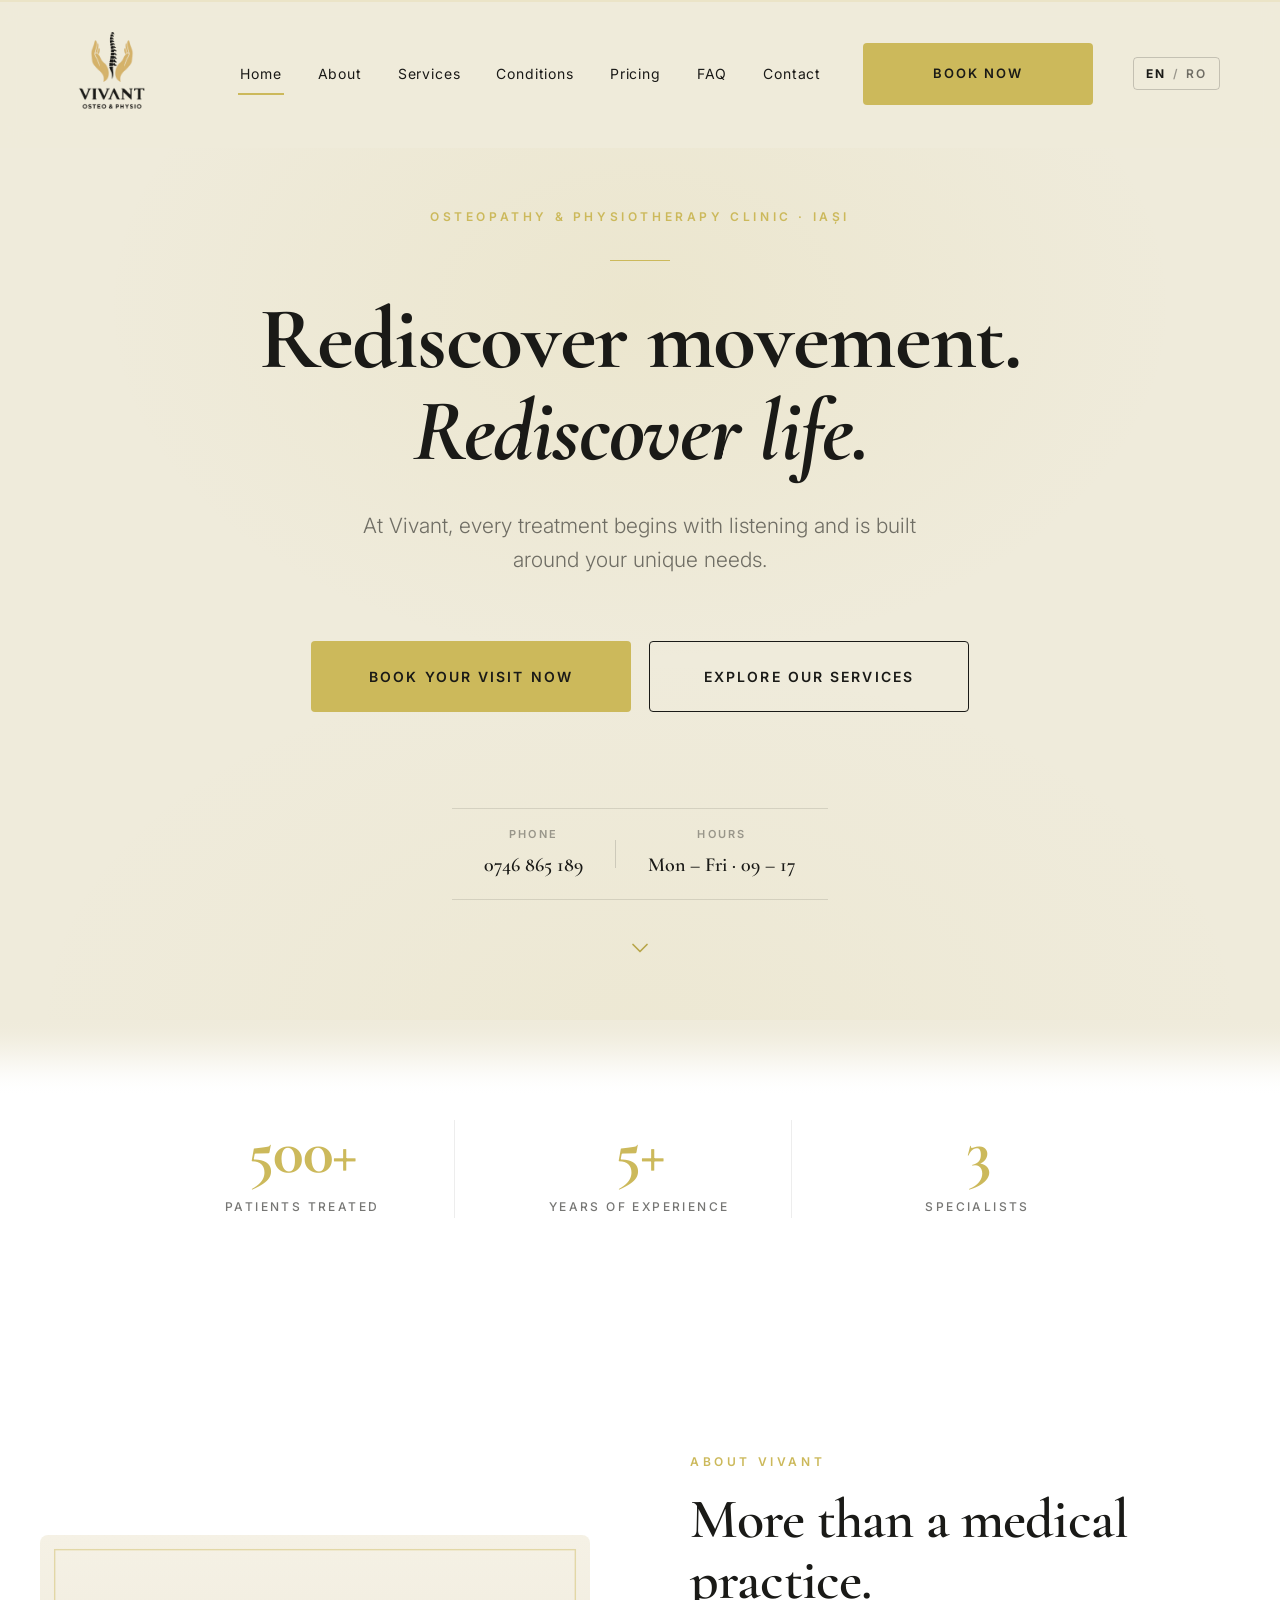
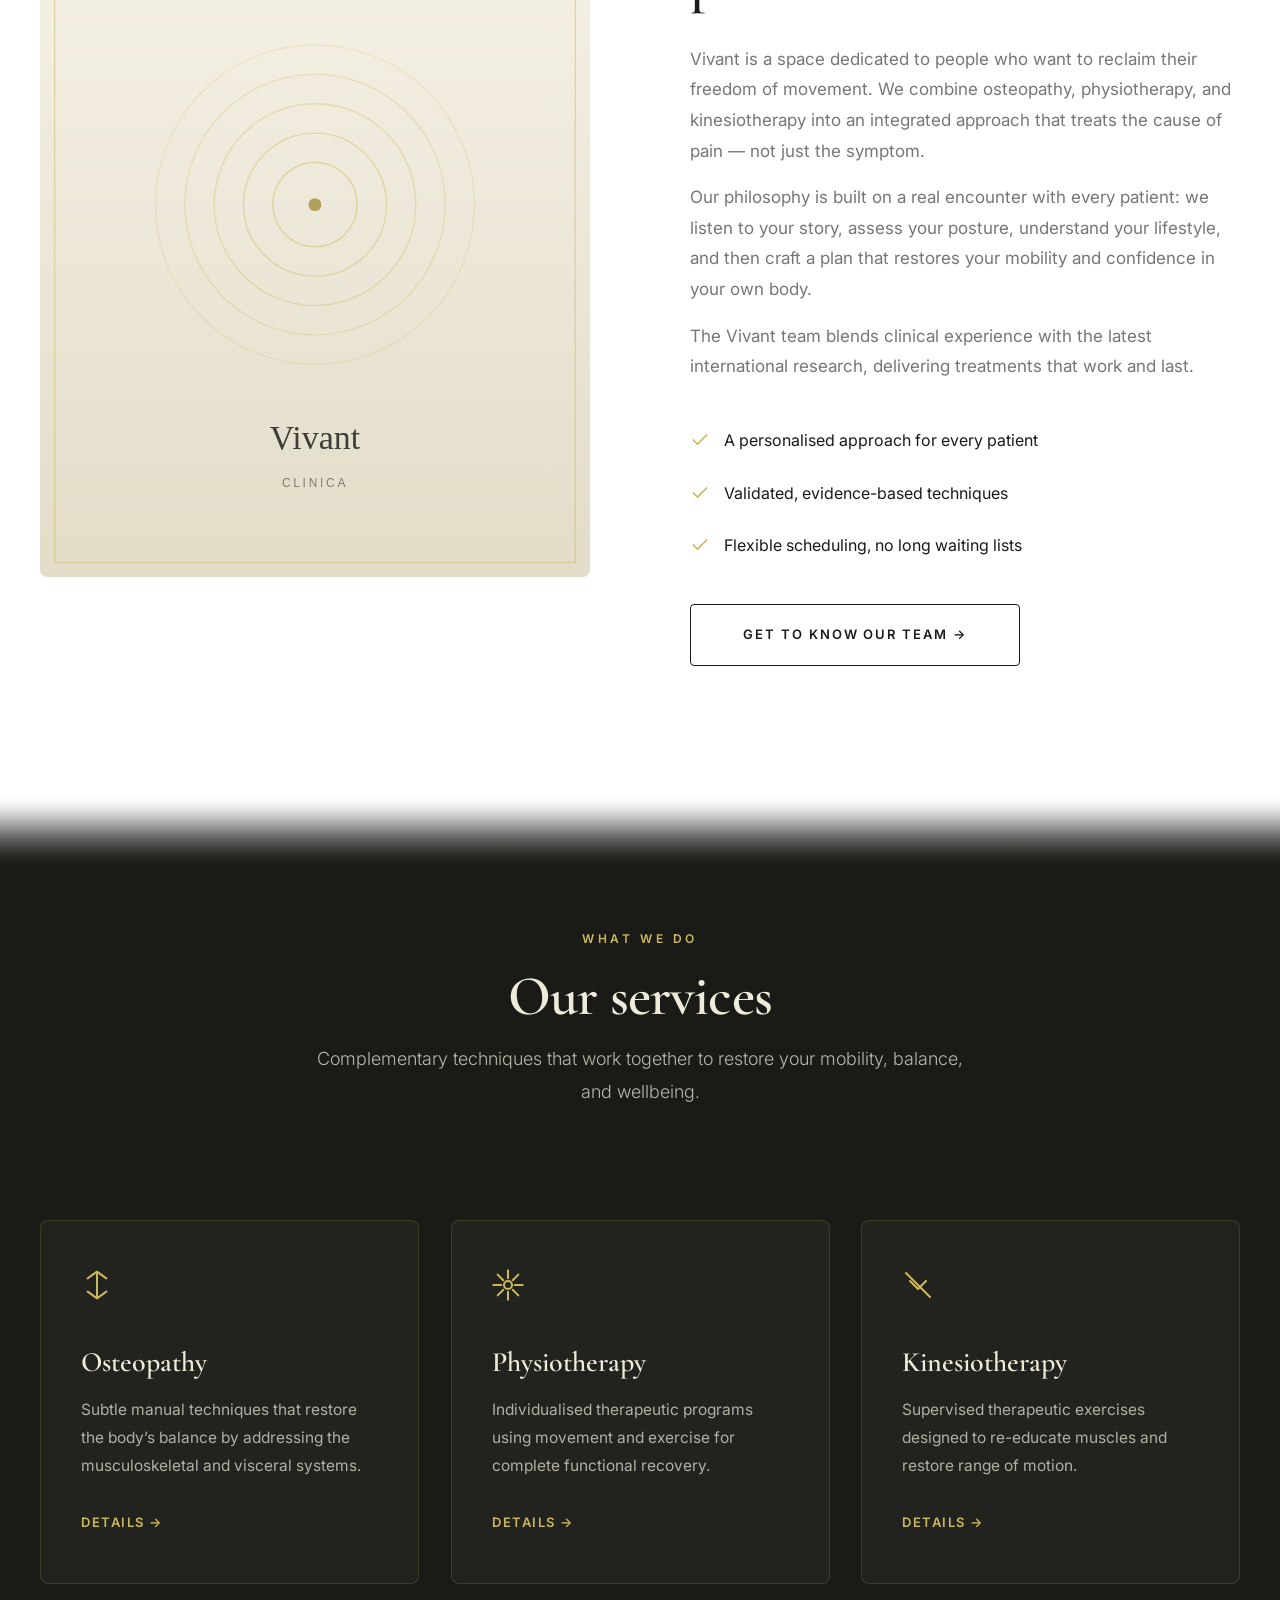
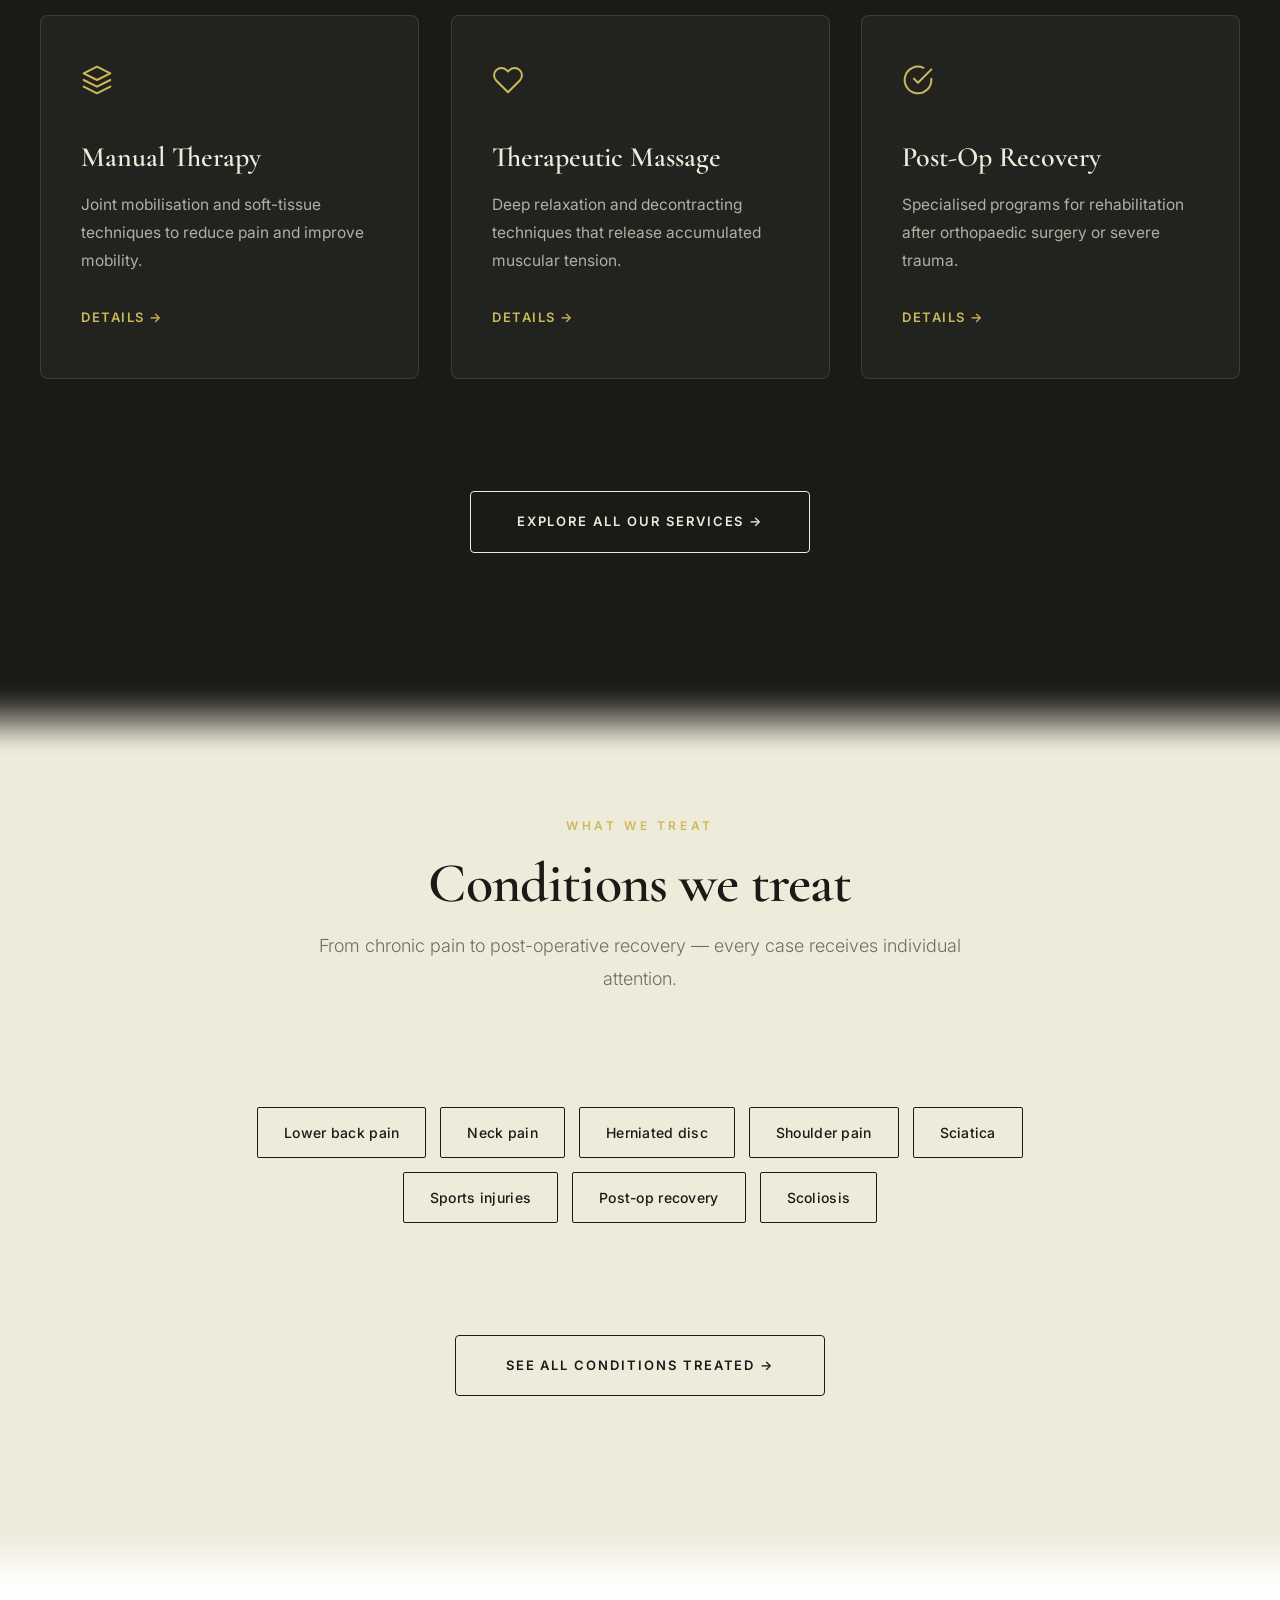
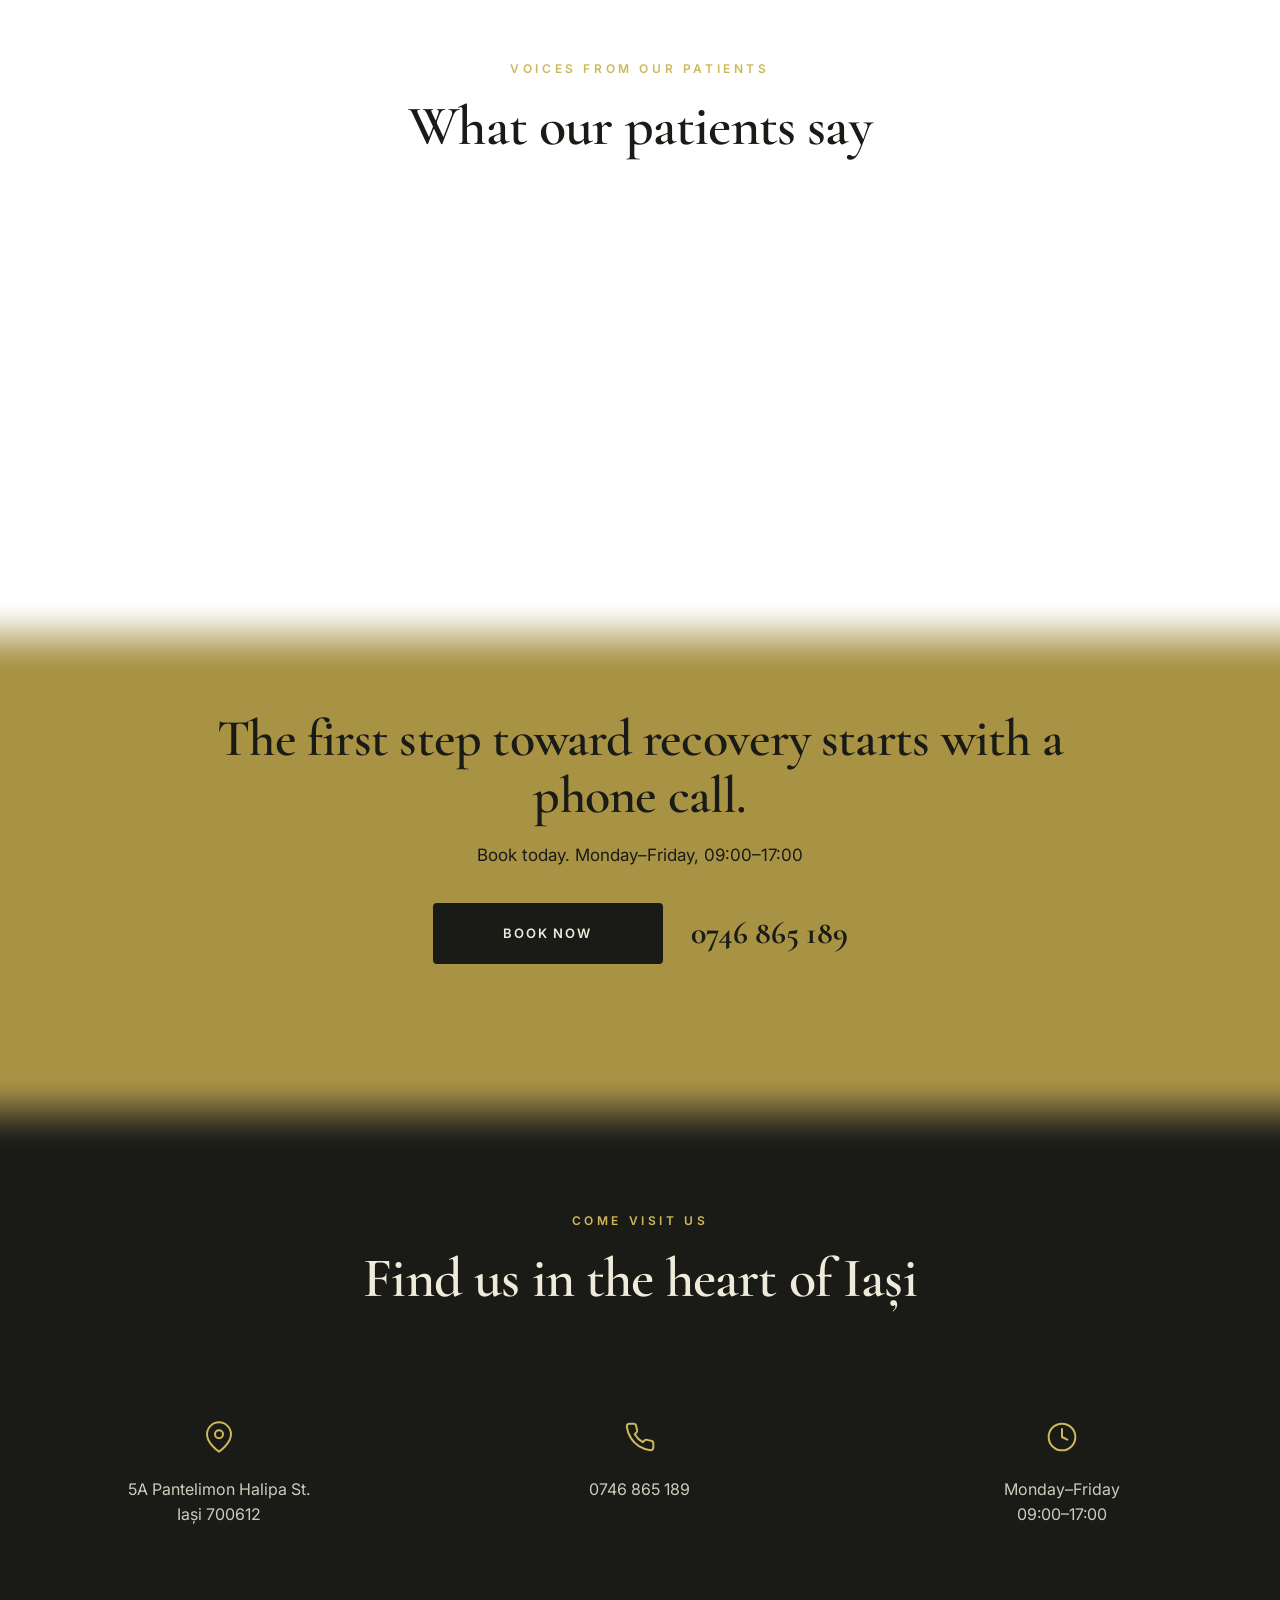
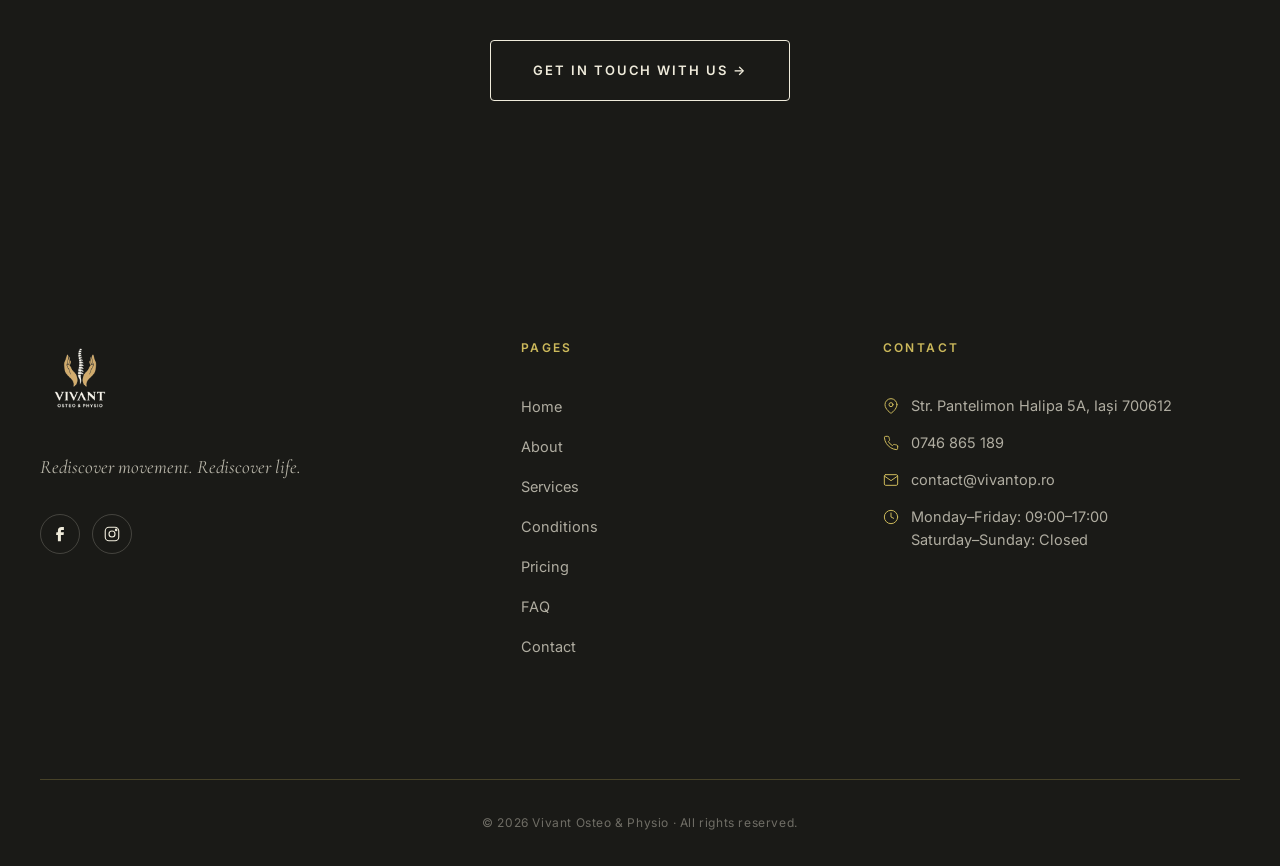
==== commit ade5a45a: "Pregătire lansare + SEO complet + traducere EN integrală Pregătire live: - Înlocuit placeholderele e" ====
--- a/index.html
+++ b/index.html
@@ -5,12 +5,107 @@
   <meta name="viewport" content="width=device-width, initial-scale=1.0">
   <title data-i18n-title="page.indexTitle">Vivant Osteo & Physio — Clinică de Osteopatie și Fizioterapie, Iași</title>
   <meta name="description" content="Clinică de osteopatie și fizioterapie în Iași. Tratamente personalizate pentru durere, recuperare și mobilitate. Luni–Vineri 09:00–17:00. Tel: 0746 865 189">
-  <link rel="icon" type="image/png" href="logo.png">
-  <link rel="apple-touch-icon" href="logo.png">
+<link rel="canonical" href="https://www.vivantop.ro/">
+  <meta name="robots" content="index, follow, max-image-preview:large">
+  <meta name="theme-color" content="#1a1a17">
+  <meta name="author" content="Vivant Osteo &amp; Physio">
+  <meta name="geo.region" content="RO-IS">
+  <meta name="geo.placename" content="Iași">
+
+  <!-- Icons -->
+  <link rel="icon" href="favicon.ico" sizes="any">
+  <link rel="icon" type="image/png" sizes="32x32" href="favicon-32.png">
+  <link rel="icon" type="image/png" sizes="16x16" href="favicon-16.png">
+  <link rel="apple-touch-icon" href="apple-touch-icon.png">
+  <link rel="manifest" href="site.webmanifest">
+
+  <!-- Open Graph -->
+  <meta property="og:type" content="website">
+  <meta property="og:site_name" content="Vivant Osteo &amp; Physio">
+  <meta property="og:locale" content="ro_RO">
+  <meta property="og:locale:alternate" content="en_US">
+  <meta property="og:title" content="Vivant Osteo & Physio — Clinică de Osteopatie și Fizioterapie, Iași">
+  <meta property="og:description" content="Clinică de osteopatie și fizioterapie în Iași. Tratamente personalizate pentru durere, recuperare și mobilitate. Luni–Vineri 09:00–17:00. Tel: 0746 865 189">
+  <meta property="og:url" content="https://www.vivantop.ro/">
+  <meta property="og:image" content="https://www.vivantop.ro/og-image.png">
+  <meta property="og:image:width" content="1200">
+  <meta property="og:image:height" content="630">
+  <meta property="og:image:alt" content="Vivant Osteo &amp; Physio — Osteopatie &amp; Fizioterapie, Iași">
+
+  <!-- Twitter -->
+  <meta name="twitter:card" content="summary_large_image">
+  <meta name="twitter:title" content="Vivant Osteo & Physio — Clinică de Osteopatie și Fizioterapie, Iași">
+  <meta name="twitter:description" content="Clinică de osteopatie și fizioterapie în Iași. Tratamente personalizate pentru durere, recuperare și mobilitate. Luni–Vineri 09:00–17:00. Tel: 0746 865 189">
+  <meta name="twitter:image" content="https://www.vivantop.ro/og-image.png">
   <link rel="preconnect" href="https://fonts.googleapis.com">
   <link rel="preconnect" href="https://fonts.gstatic.com" crossorigin>
   <link href="https://fonts.googleapis.com/css2?family=Inter:wght@300;400;600&family=Cormorant+Garamond:wght@400;600;700&display=swap" rel="stylesheet">
   <link rel="stylesheet" href="style.css">
+
+  <script type="application/ld+json">
+  {
+    "@context": "https://schema.org",
+    "@type": [
+      "MedicalClinic",
+      "LocalBusiness"
+    ],
+    "@id": "https://www.vivantop.ro/#clinic",
+    "name": "Vivant Osteo & Physio",
+    "alternateName": "Vivant Osteopatie & Fizioterapie",
+    "description": "Clinică de osteopatie, fizioterapie și kinetoterapie în Iași. Tratamente personalizate pentru durere, recuperare și mobilitate.",
+    "url": "https://www.vivantop.ro/",
+    "logo": "https://www.vivantop.ro/logo.png",
+    "image": "https://www.vivantop.ro/og-image.png",
+    "telephone": "+40746865189",
+    "email": "contact@vivantop.ro",
+    "priceRange": "$$",
+    "currenciesAccepted": "RON",
+    "address": {
+      "@type": "PostalAddress",
+      "streetAddress": "Str. Pantelimon Halipa 5A",
+      "addressLocality": "Iași",
+      "addressRegion": "Iași",
+      "postalCode": "700612",
+      "addressCountry": "RO"
+    },
+    "areaServed": {
+      "@type": "City",
+      "name": "Iași"
+    },
+    "medicalSpecialty": "Physiotherapy",
+    "openingHoursSpecification": [
+      {
+        "@type": "OpeningHoursSpecification",
+        "dayOfWeek": [
+          "Monday",
+          "Tuesday",
+          "Wednesday",
+          "Thursday",
+          "Friday"
+        ],
+        "opens": "09:00",
+        "closes": "17:00"
+      }
+    ],
+    "sameAs": [
+      "https://facebook.com/vivantosteo",
+      "https://instagram.com/vivantosteo"
+    ]
+  }
+  </script>
+  <script type="application/ld+json">
+  {
+    "@context": "https://schema.org",
+    "@type": "WebSite",
+    "@id": "https://www.vivantop.ro/#website",
+    "url": "https://www.vivantop.ro/",
+    "name": "Vivant Osteo & Physio",
+    "inLanguage": "ro-RO",
+    "publisher": {
+      "@id": "https://www.vivantop.ro/#clinic"
+    }
+  }
+  </script>
 </head>
 <body>
 
@@ -112,7 +207,7 @@
   <section class="split">
     <div class="split-inner">
       <div class="split-image fade-in">
-        <img src="https://placehold.co/600x700/efebdb/1a1a17?text=Clinic%C4%83+Vivant" alt="Interior clinică Vivant">
+        <img src="img/clinic-interior.svg" alt="Interior clinică Vivant">
       </div>
       <div class="split-content fade-in">
         <span class="section-label" data-i18n="about.eyebrow">Despre Vivant</span>
@@ -303,7 +398,7 @@
           </li>
           <li>
             <svg width="16" height="16" viewBox="0 0 24 24" fill="none" stroke="currentColor" stroke-width="1.5" stroke-linecap="round" stroke-linejoin="round"><path d="M4 4h16c1.1 0 2 .9 2 2v12c0 1.1-.9 2-2 2H4c-1.1 0-2-.9-2-2V6c0-1.1.9-2 2-2z"></path><polyline points="22,6 12,13 2,6"></polyline></svg>
-            <a href="mailto:contact@vivant.ro">contact@vivant.ro</a>
+            <a href="mailto:contact@vivantop.ro">contact@vivantop.ro</a>
           </li>
           <li>
             <svg width="16" height="16" viewBox="0 0 24 24" fill="none" stroke="currentColor" stroke-width="1.5" stroke-linecap="round" stroke-linejoin="round"><circle cx="12" cy="12" r="10"></circle><polyline points="12 6 12 12 16 14"></polyline></svg>
--- a/style.css
+++ b/style.css
@@ -2142,6 +2142,24 @@
 }
 
 .form-success.is-visible {
+  display: block;
+  animation: fadeIn 400ms ease;
+}
+
+.form-error-box {
+  display: none;
+  margin-top: var(--space-md);
+  padding: var(--space-md);
+  background: #fdf3f0;
+  border-left: 3px solid #c0503a;
+  color: #7a2f22;
+  font-size: 15px;
+  border-radius: var(--radius-sm);
+}
+
+.form-error-box a { color: #c0503a; text-decoration: underline; }
+
+.form-error-box.is-visible {
   display: block;
   animation: fadeIn 400ms ease;
 }
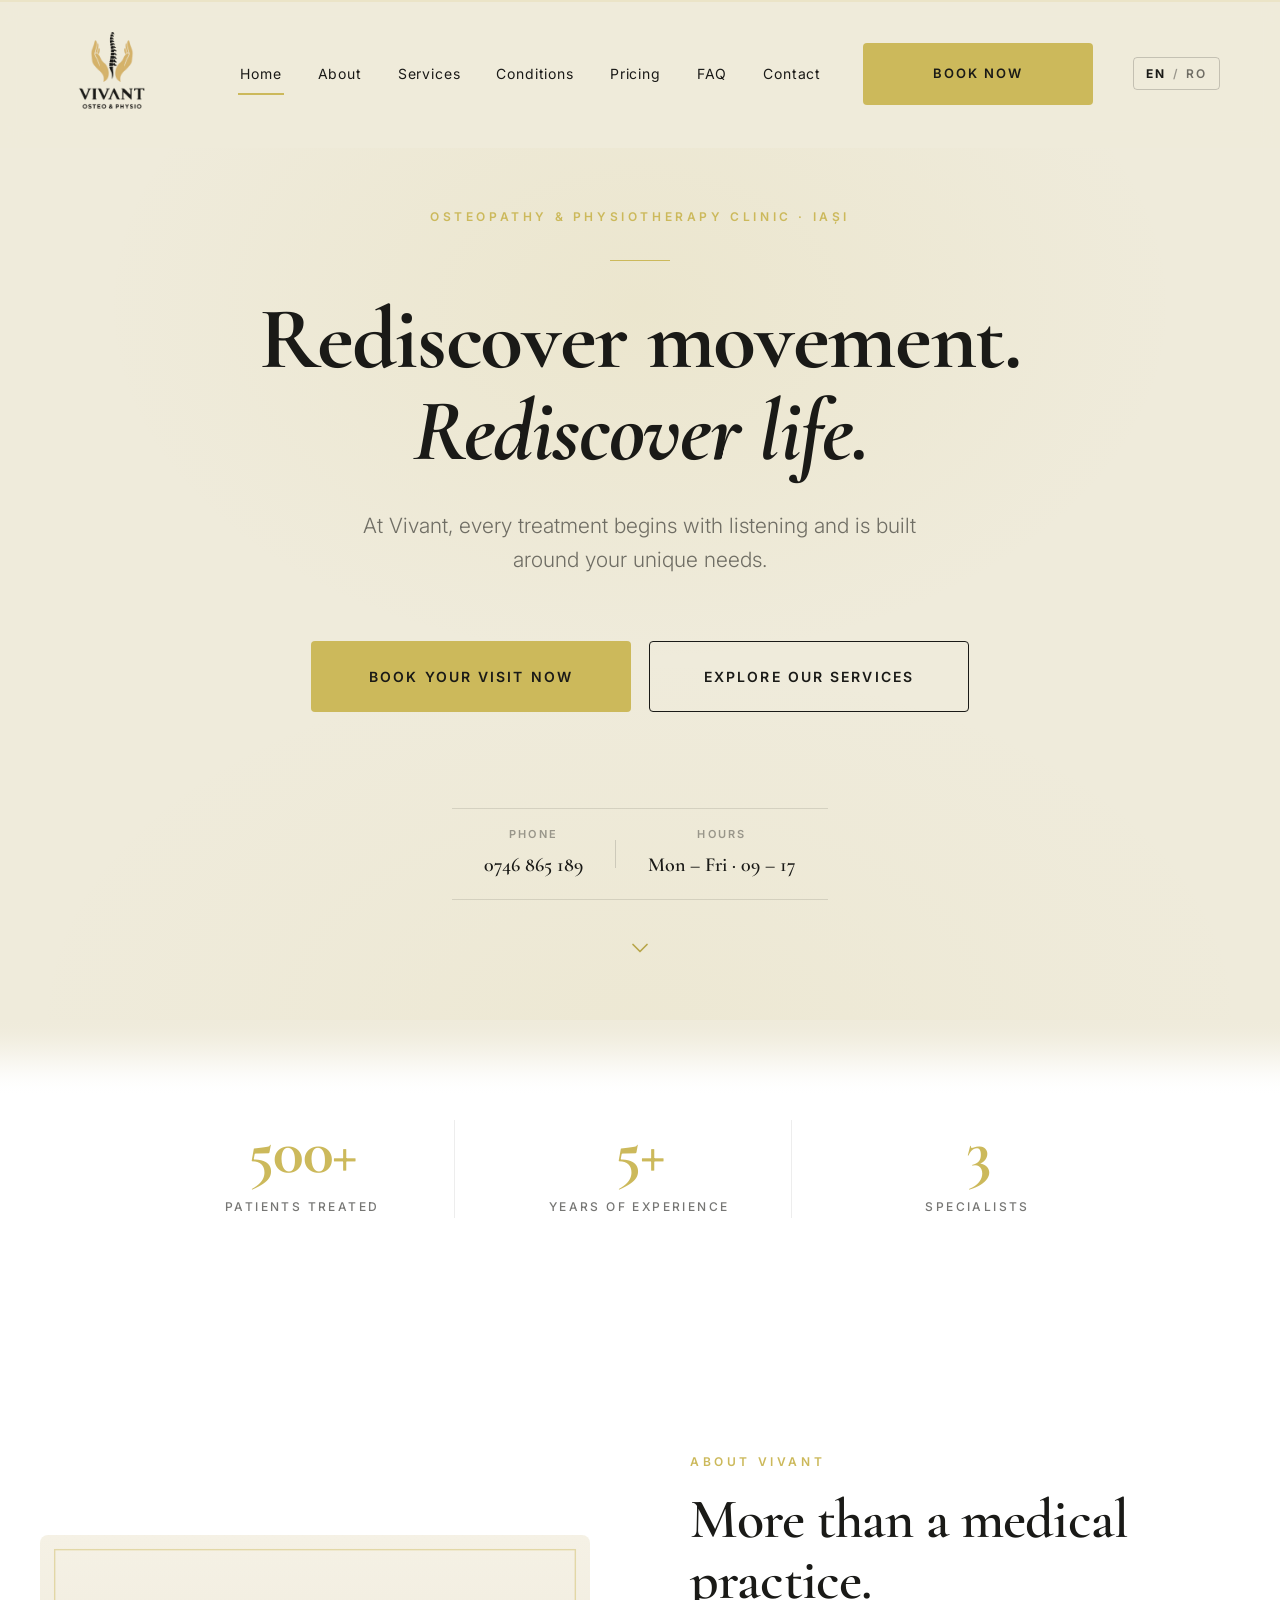
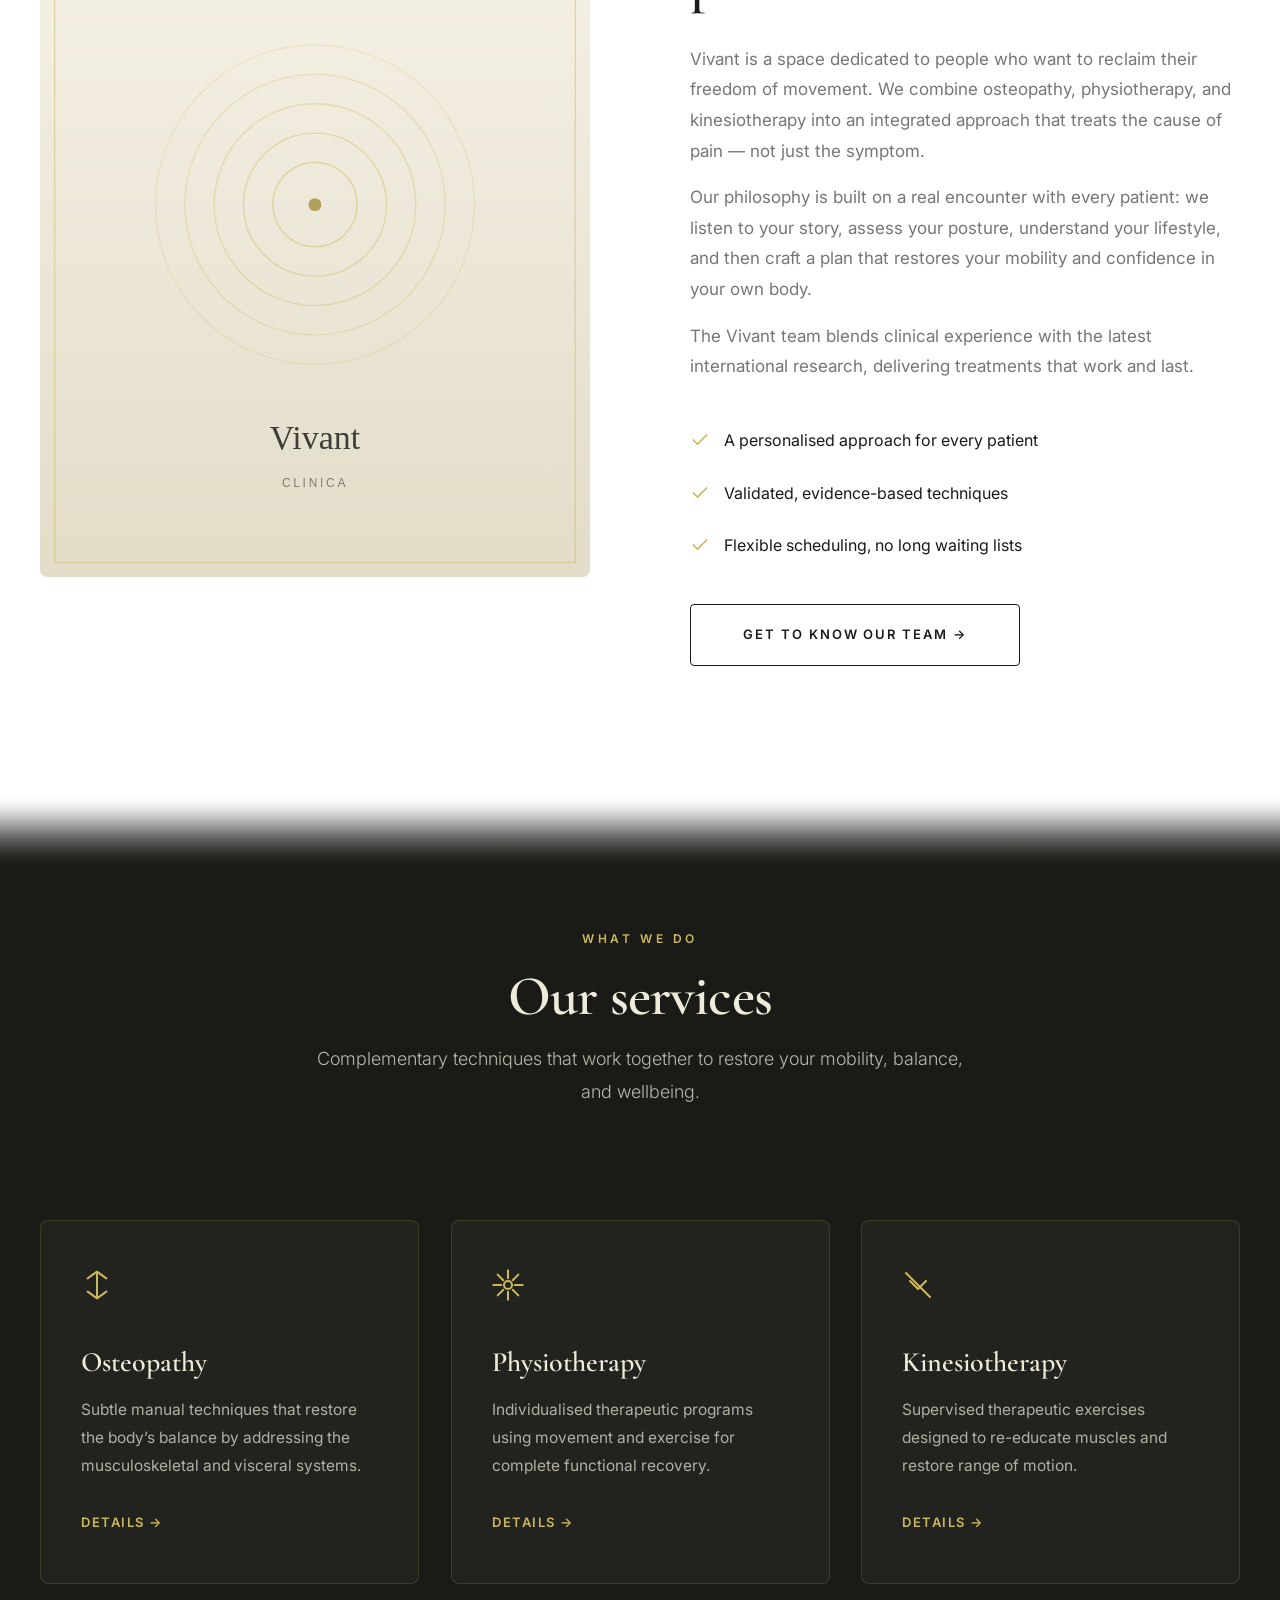
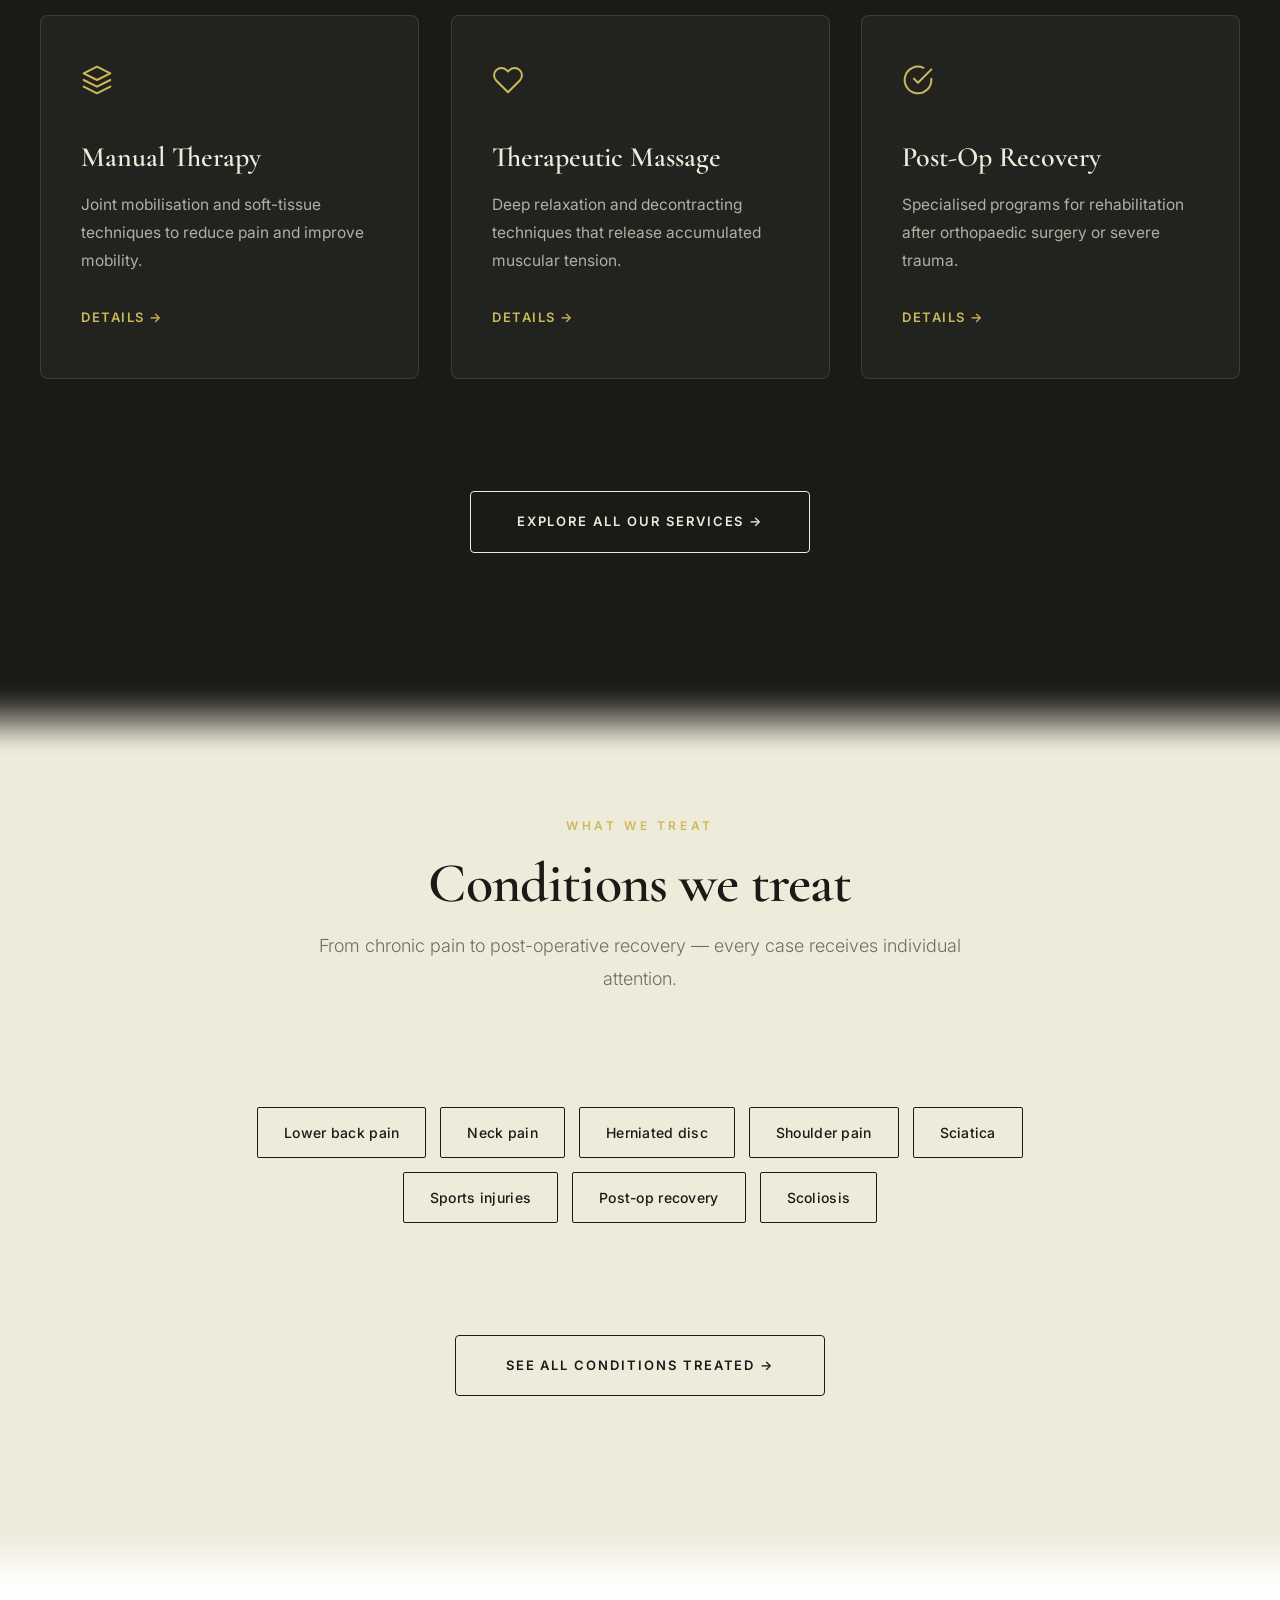
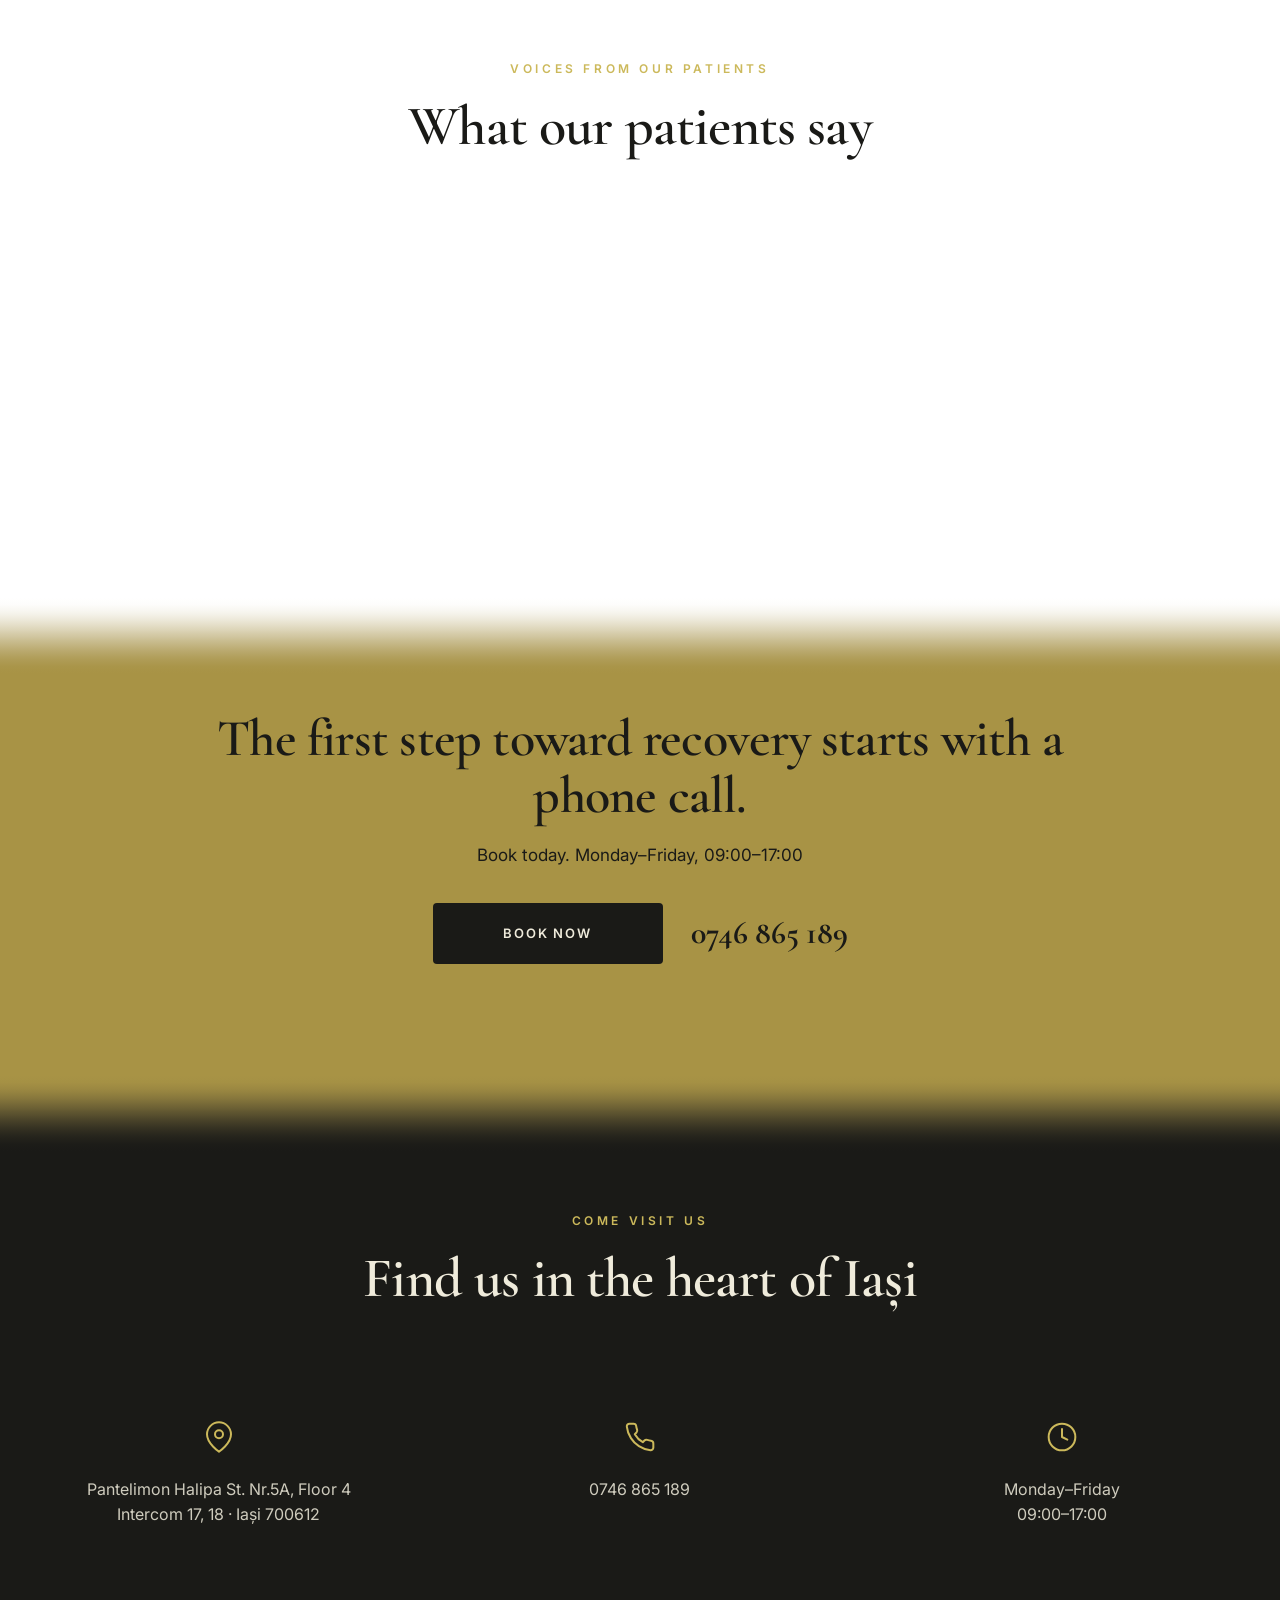
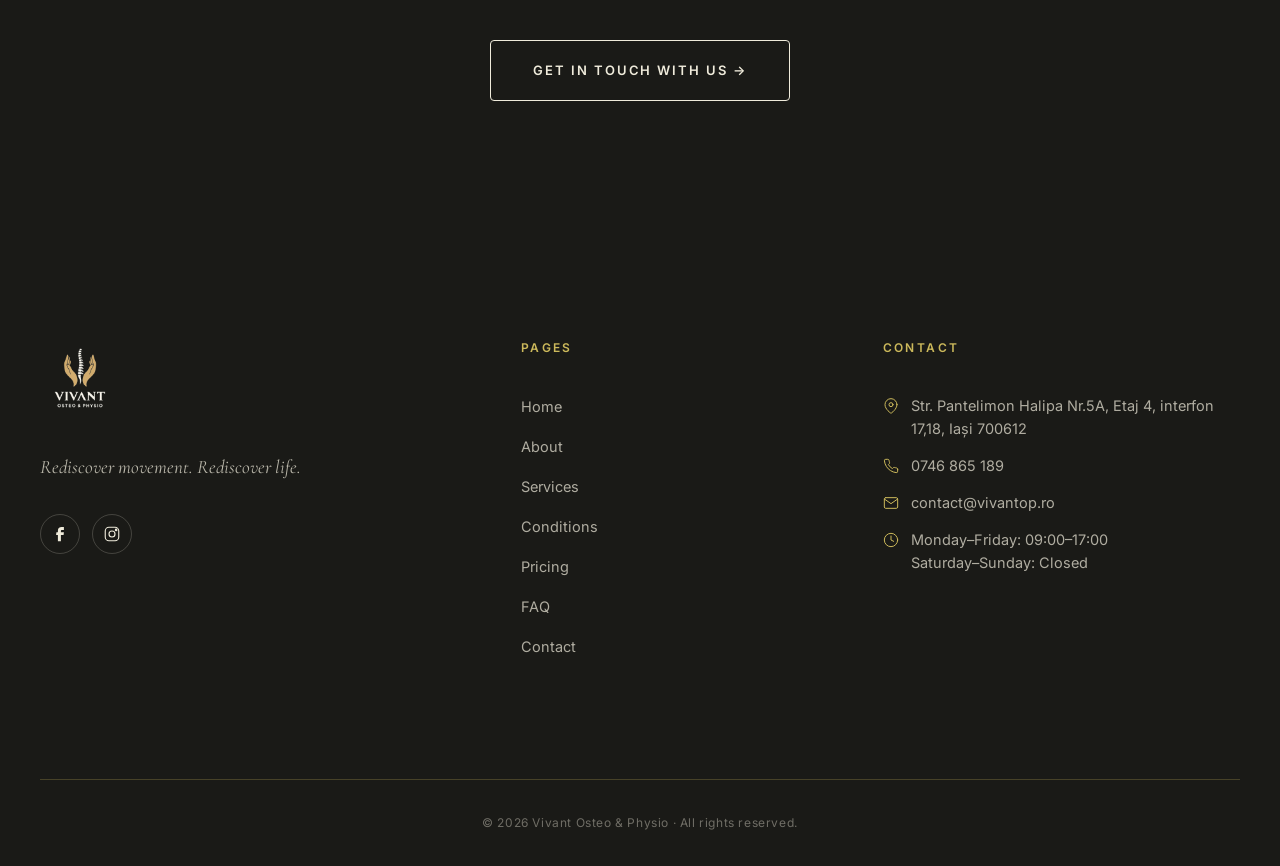
==== commit bbd57c06: "Actualizări pre-lansare: echipă, adresă, UX formular + navigație - Echipa reală pe Despre noi: Cipri" ====
--- a/index.html
+++ b/index.html
@@ -62,7 +62,7 @@
     "currenciesAccepted": "RON",
     "address": {
       "@type": "PostalAddress",
-      "streetAddress": "Str. Pantelimon Halipa 5A",
+      "streetAddress": "Str. Pantelimon Halipa Nr.5A, Etaj 4, interfon 17,18",
       "addressLocality": "Iași",
       "addressRegion": "Iași",
       "postalCode": "700612",
@@ -246,37 +246,37 @@
         <div class="service-icon"><svg width="32" height="32" viewBox="0 0 24 24" fill="none" stroke="currentColor" stroke-width="1.5" stroke-linecap="round" stroke-linejoin="round"><path d="M12 2v20M5 7l7-5 7 5M5 17l7 5 7-5"></path></svg></div>
         <h3 data-i18n="services.osteopathyTitle">Osteopatie</h3>
         <p data-i18n="services.osteopathyDesc">Tehnici manuale subtile care restabilesc echilibrul corpului prin abordarea sistemului musculo-scheletic și visceral.</p>
-        <a href="servicii.html" class="service-link" data-i18n="services.details">Detalii →</a>
+        <a href="servicii.html#osteopatie" class="service-link" data-i18n="services.details">Detalii →</a>
       </div>
       <div class="service-card fade-in">
         <div class="service-icon"><svg width="32" height="32" viewBox="0 0 24 24" fill="none" stroke="currentColor" stroke-width="1.5" stroke-linecap="round" stroke-linejoin="round"><circle cx="12" cy="12" r="3"></circle><path d="M12 1v6m0 10v6M4.22 4.22l4.24 4.24m7.08 7.08l4.24 4.24M1 12h6m10 0h6M4.22 19.78l4.24-4.24m7.08-7.08l4.24-4.24"></path></svg></div>
         <h3 data-i18n="services.physioTitle">Fizioterapie</h3>
         <p data-i18n="services.physioDesc">Programe terapeutice individualizate care folosesc mișcarea și exercițiul pentru recuperarea funcțională completă.</p>
-        <a href="servicii.html" class="service-link" data-i18n="services.details">Detalii →</a>
+        <a href="servicii.html#fizioterapie" class="service-link" data-i18n="services.details">Detalii →</a>
       </div>
       <div class="service-card fade-in">
         <div class="service-icon"><svg width="32" height="32" viewBox="0 0 24 24" fill="none" stroke="currentColor" stroke-width="1.5" stroke-linecap="round" stroke-linejoin="round"><path d="M6 9l6 6 6-6"></path><path d="M3 3l18 18"></path></svg></div>
         <h3 data-i18n="services.kinetoTitle">Kinetoterapie</h3>
         <p data-i18n="services.kinetoDesc">Exerciții terapeutice supravegheate, concepute pentru a reeduca mușchii și a restabili amplitudinea de mișcare.</p>
-        <a href="servicii.html" class="service-link" data-i18n="services.details">Detalii →</a>
+        <a href="servicii.html#kinetoterapie" class="service-link" data-i18n="services.details">Detalii →</a>
       </div>
       <div class="service-card fade-in">
         <div class="service-icon"><svg width="32" height="32" viewBox="0 0 24 24" fill="none" stroke="currentColor" stroke-width="1.5" stroke-linecap="round" stroke-linejoin="round"><path d="M12 2L2 7l10 5 10-5-10-5z"></path><path d="M2 17l10 5 10-5M2 12l10 5 10-5"></path></svg></div>
         <h3 data-i18n="services.manualTitle">Terapie Manuală</h3>
         <p data-i18n="services.manualDesc">Mobilizări articulare și tehnici de țesut moale pentru reducerea durerii și creșterea mobilității.</p>
-        <a href="servicii.html" class="service-link" data-i18n="services.details">Detalii →</a>
+        <a href="servicii.html#terapie-manuala" class="service-link" data-i18n="services.details">Detalii →</a>
       </div>
       <div class="service-card fade-in">
         <div class="service-icon"><svg width="32" height="32" viewBox="0 0 24 24" fill="none" stroke="currentColor" stroke-width="1.5" stroke-linecap="round" stroke-linejoin="round"><path d="M20.84 4.61a5.5 5.5 0 0 0-7.78 0L12 5.67l-1.06-1.06a5.5 5.5 0 0 0-7.78 7.78l1.06 1.06L12 21.23l7.78-7.78 1.06-1.06a5.5 5.5 0 0 0 0-7.78z"></path></svg></div>
         <h3 data-i18n="services.massageTitle">Masaj Terapeutic</h3>
         <p data-i18n="services.massageDesc">Tehnici de relaxare profundă și decontracturare care eliberează tensiunea musculară acumulată.</p>
-        <a href="servicii.html" class="service-link" data-i18n="services.details">Detalii →</a>
+        <a href="servicii.html#masaj" class="service-link" data-i18n="services.details">Detalii →</a>
       </div>
       <div class="service-card fade-in">
         <div class="service-icon"><svg width="32" height="32" viewBox="0 0 24 24" fill="none" stroke="currentColor" stroke-width="1.5" stroke-linecap="round" stroke-linejoin="round"><path d="M22 11.08V12a10 10 0 1 1-5.93-9.14"></path><polyline points="22 4 12 14.01 9 11.01"></polyline></svg></div>
         <h3 data-i18n="services.postopTitle">Recuperare Post-Op</h3>
         <p data-i18n="services.postopDesc">Programe specializate pentru reabilitarea după intervenții chirurgicale ortopedice sau traumatisme severe.</p>
-        <a href="servicii.html" class="service-link" data-i18n="services.details">Detalii →</a>
+        <a href="servicii.html#recuperare" class="service-link" data-i18n="services.details">Detalii →</a>
       </div>
     </div>
     <div class="services-cta">
@@ -338,7 +338,7 @@
         <div class="contact-block-icon">
           <svg width="32" height="32" viewBox="0 0 24 24" fill="none" stroke="currentColor" stroke-width="1.5" stroke-linecap="round" stroke-linejoin="round"><path d="M21 10c0 7-9 13-9 13s-9-6-9-13a9 9 0 0 1 18 0z"></path><circle cx="12" cy="10" r="3"></circle></svg>
         </div>
-        <div class="contact-block-text" data-i18n-html="contactPreview.addressLine">Str. Pantelimon Halipa 5A<br>Iași 700612</div>
+        <a href="https://www.google.com/maps/dir/?api=1&amp;destination=Str.%20Pantelimon%20Halipa%205A%2C%20Ia%C8%99i" target="_blank" rel="noopener"><div class="contact-block-text" data-i18n-html="contactPreview.addressLine">Str. Pantelimon Halipa Nr.5A, Etaj 4<br>Interfon 17, 18 · Iași 700612</div></a>
       </div>
       <div class="contact-block fade-in">
         <div class="contact-block-icon">
@@ -390,7 +390,7 @@
         <ul class="footer-contact">
           <li>
             <svg width="16" height="16" viewBox="0 0 24 24" fill="none" stroke="currentColor" stroke-width="1.5" stroke-linecap="round" stroke-linejoin="round"><path d="M21 10c0 7-9 13-9 13s-9-6-9-13a9 9 0 0 1 18 0z"></path><circle cx="12" cy="10" r="3"></circle></svg>
-            Str. Pantelimon Halipa 5A, Iași 700612
+            <a href="https://www.google.com/maps/dir/?api=1&amp;destination=Str.%20Pantelimon%20Halipa%205A%2C%20Ia%C8%99i" target="_blank" rel="noopener">Str. Pantelimon Halipa Nr.5A, Etaj 4, interfon 17,18, Iași 700612</a>
           </li>
           <li>
             <svg width="16" height="16" viewBox="0 0 24 24" fill="none" stroke="currentColor" stroke-width="1.5" stroke-linecap="round" stroke-linejoin="round"><path d="M22 16.92v3a2 2 0 0 1-2.18 2 19.79 19.79 0 0 1-8.63-3.07 19.5 19.5 0 0 1-6-6 19.79 19.79 0 0 1-3.07-8.67A2 2 0 0 1 4.11 2h3a2 2 0 0 1 2 1.72 12.84 12.84 0 0 0 .7 2.81 2 2 0 0 1-.45 2.11L8.09 9.91a16 16 0 0 0 6 6l1.27-1.27a2 2 0 0 1 2.11-.45 12.84 12.84 0 0 0 2.81.7A2 2 0 0 1 22 16.92z"></path></svg>
--- a/style.css
+++ b/style.css
@@ -791,7 +791,10 @@
 .team-section + .cta-banner::before,
 .hero-small + .intro-block::before,
 .intro-block + .service-detail::before,
+.service-detail + .service-detail.alt::before,
+.service-detail.alt + .service-detail::before,
 .service-detail + .cta-banner::before,
+.service-detail.alt + .cta-banner::before,
 .intro-block + .pricing-section::before,
 .pricing-section + .cta-banner::before,
 .intro-block + .section::before,
@@ -1069,6 +1072,96 @@
     var(--charcoal) 100%);
 }
 
+/* ─── white → cream-soft ─── */
+.service-detail + .service-detail.alt::before {
+  background: linear-gradient(180deg, var(--white), var(--cream-soft));
+  background: linear-gradient(180deg in oklab,
+    var(--white) 0%,
+    color-mix(in oklab, var(--white) 99%, var(--cream-soft)) 4.35%,
+    color-mix(in oklab, var(--white) 98%, var(--cream-soft)) 8.70%,
+    color-mix(in oklab, var(--white) 95%, var(--cream-soft)) 13.04%,
+    color-mix(in oklab, var(--white) 92%, var(--cream-soft)) 17.39%,
+    color-mix(in oklab, var(--white) 88%, var(--cream-soft)) 21.74%,
+    color-mix(in oklab, var(--white) 83%, var(--cream-soft)) 26.09%,
+    color-mix(in oklab, var(--white) 78%, var(--cream-soft)) 30.43%,
+    color-mix(in oklab, var(--white) 72%, var(--cream-soft)) 34.78%,
+    color-mix(in oklab, var(--white) 66%, var(--cream-soft)) 39.13%,
+    color-mix(in oklab, var(--white) 60%, var(--cream-soft)) 43.48%,
+    color-mix(in oklab, var(--white) 53%, var(--cream-soft)) 47.83%,
+    color-mix(in oklab, var(--white) 47%, var(--cream-soft)) 52.17%,
+    color-mix(in oklab, var(--white) 40%, var(--cream-soft)) 56.52%,
+    color-mix(in oklab, var(--white) 34%, var(--cream-soft)) 60.87%,
+    color-mix(in oklab, var(--white) 28%, var(--cream-soft)) 65.22%,
+    color-mix(in oklab, var(--white) 22%, var(--cream-soft)) 69.57%,
+    color-mix(in oklab, var(--white) 17%, var(--cream-soft)) 73.91%,
+    color-mix(in oklab, var(--white) 12%, var(--cream-soft)) 78.26%,
+    color-mix(in oklab, var(--white) 8%, var(--cream-soft)) 82.61%,
+    color-mix(in oklab, var(--white) 5%, var(--cream-soft)) 86.96%,
+    color-mix(in oklab, var(--white) 2%, var(--cream-soft)) 91.30%,
+    color-mix(in oklab, var(--white) 1%, var(--cream-soft)) 95.65%,
+    var(--cream-soft) 100%);
+}
+
+/* ─── cream-soft → white ─── */
+.service-detail.alt + .service-detail::before {
+  background: linear-gradient(180deg, var(--cream-soft), var(--white));
+  background: linear-gradient(180deg in oklab,
+    var(--cream-soft) 0%,
+    color-mix(in oklab, var(--cream-soft) 99%, var(--white)) 4.35%,
+    color-mix(in oklab, var(--cream-soft) 98%, var(--white)) 8.70%,
+    color-mix(in oklab, var(--cream-soft) 95%, var(--white)) 13.04%,
+    color-mix(in oklab, var(--cream-soft) 92%, var(--white)) 17.39%,
+    color-mix(in oklab, var(--cream-soft) 88%, var(--white)) 21.74%,
+    color-mix(in oklab, var(--cream-soft) 83%, var(--white)) 26.09%,
+    color-mix(in oklab, var(--cream-soft) 78%, var(--white)) 30.43%,
+    color-mix(in oklab, var(--cream-soft) 72%, var(--white)) 34.78%,
+    color-mix(in oklab, var(--cream-soft) 66%, var(--white)) 39.13%,
+    color-mix(in oklab, var(--cream-soft) 60%, var(--white)) 43.48%,
+    color-mix(in oklab, var(--cream-soft) 53%, var(--white)) 47.83%,
+    color-mix(in oklab, var(--cream-soft) 47%, var(--white)) 52.17%,
+    color-mix(in oklab, var(--cream-soft) 40%, var(--white)) 56.52%,
+    color-mix(in oklab, var(--cream-soft) 34%, var(--white)) 60.87%,
+    color-mix(in oklab, var(--cream-soft) 28%, var(--white)) 65.22%,
+    color-mix(in oklab, var(--cream-soft) 22%, var(--white)) 69.57%,
+    color-mix(in oklab, var(--cream-soft) 17%, var(--white)) 73.91%,
+    color-mix(in oklab, var(--cream-soft) 12%, var(--white)) 78.26%,
+    color-mix(in oklab, var(--cream-soft) 8%, var(--white)) 82.61%,
+    color-mix(in oklab, var(--cream-soft) 5%, var(--white)) 86.96%,
+    color-mix(in oklab, var(--cream-soft) 2%, var(--white)) 91.30%,
+    color-mix(in oklab, var(--cream-soft) 1%, var(--white)) 95.65%,
+    var(--white) 100%);
+}
+
+/* ─── cream-soft → olive-deep ─── */
+.service-detail.alt + .cta-banner::before {
+  background: linear-gradient(180deg, var(--cream-soft), var(--olive-deep));
+  background: linear-gradient(180deg in oklab,
+    var(--cream-soft) 0%,
+    color-mix(in oklab, var(--cream-soft) 99%, var(--olive-deep)) 4.35%,
+    color-mix(in oklab, var(--cream-soft) 98%, var(--olive-deep)) 8.70%,
+    color-mix(in oklab, var(--cream-soft) 95%, var(--olive-deep)) 13.04%,
+    color-mix(in oklab, var(--cream-soft) 92%, var(--olive-deep)) 17.39%,
+    color-mix(in oklab, var(--cream-soft) 88%, var(--olive-deep)) 21.74%,
+    color-mix(in oklab, var(--cream-soft) 83%, var(--olive-deep)) 26.09%,
+    color-mix(in oklab, var(--cream-soft) 78%, var(--olive-deep)) 30.43%,
+    color-mix(in oklab, var(--cream-soft) 72%, var(--olive-deep)) 34.78%,
+    color-mix(in oklab, var(--cream-soft) 66%, var(--olive-deep)) 39.13%,
+    color-mix(in oklab, var(--cream-soft) 60%, var(--olive-deep)) 43.48%,
+    color-mix(in oklab, var(--cream-soft) 53%, var(--olive-deep)) 47.83%,
+    color-mix(in oklab, var(--cream-soft) 47%, var(--olive-deep)) 52.17%,
+    color-mix(in oklab, var(--cream-soft) 40%, var(--olive-deep)) 56.52%,
+    color-mix(in oklab, var(--cream-soft) 34%, var(--olive-deep)) 60.87%,
+    color-mix(in oklab, var(--cream-soft) 28%, var(--olive-deep)) 65.22%,
+    color-mix(in oklab, var(--cream-soft) 22%, var(--olive-deep)) 69.57%,
+    color-mix(in oklab, var(--cream-soft) 17%, var(--olive-deep)) 73.91%,
+    color-mix(in oklab, var(--cream-soft) 12%, var(--olive-deep)) 78.26%,
+    color-mix(in oklab, var(--cream-soft) 8%, var(--olive-deep)) 82.61%,
+    color-mix(in oklab, var(--cream-soft) 5%, var(--olive-deep)) 86.96%,
+    color-mix(in oklab, var(--cream-soft) 2%, var(--olive-deep)) 91.30%,
+    color-mix(in oklab, var(--cream-soft) 1%, var(--olive-deep)) 95.65%,
+    var(--olive-deep) 100%);
+}
+
 .split-inner {
   max-width: var(--max-width);
   margin: 0 auto;
@@ -1408,6 +1501,14 @@
 
 .contact-block-text a:hover { color: var(--olive-gold); }
 
+.contact-block > a {
+  color: inherit;
+  text-decoration: none;
+  text-align: center;
+  transition: color 0.2s ease;
+}
+.contact-block > a:hover { color: var(--olive-gold); }
+
 /* ════════════════════════════════════════════════════════
    VALUES (despre)
    ════════════════════════════════════════════════════════ */
@@ -1546,11 +1647,10 @@
 .service-detail {
   background: var(--white);
   padding: var(--space-xl) 40px;
-  border-bottom: 1px solid var(--cream-dark);
+  scroll-margin-top: 60px; /* fixed navbar clearance for #anchor deep links */
 }
 
 .service-detail:nth-of-type(even) { background: var(--cream-soft); }
-.service-detail:last-of-type { border-bottom: none; }
 
 .service-detail-inner {
   max-width: var(--max-width);
@@ -2091,6 +2191,7 @@
 .form-field input:not(:placeholder-shown) + label,
 .form-field select:focus + label,
 .form-field select.has-value + label,
+.form-field.cs-focused label,
 .form-field textarea:focus + label,
 .form-field textarea:not(:placeholder-shown) + label {
   top: 0;
@@ -2114,6 +2215,127 @@
 }
 
 .form-field.has-error .form-error { display: block; }
+
+/* ─── Custom modern dropdown (replaces native <select> visual) ─── */
+.form-field.has-custom-select select {
+  position: absolute;
+  width: 1px; height: 1px;
+  padding: 0; margin: -1px;
+  overflow: hidden;
+  clip: rect(0 0 0 0);
+  border: 0;
+  opacity: 0;
+  pointer-events: none;
+}
+
+.cs { position: relative; }
+
+.cs-trigger {
+  width: 100%;
+  display: flex;
+  align-items: center;
+  justify-content: space-between;
+  gap: 12px;
+  padding: 22px 0 10px;
+  font-family: var(--font-sans);
+  font-size: 15px;
+  color: var(--charcoal);
+  text-align: left;
+  background: transparent;
+  border: none;
+  border-bottom: 1px solid var(--cream-dark);
+  border-radius: 0;
+  cursor: pointer;
+  transition: border-color var(--transition);
+}
+
+.cs-trigger::after {
+  content: '';
+  flex: none;
+  width: 12px; height: 8px;
+  background: url("data:image/svg+xml,%3Csvg xmlns='http://www.w3.org/2000/svg' width='12' height='8' viewBox='0 0 12 8' fill='none' stroke='%231a1a17' stroke-width='1.5' stroke-linecap='round' stroke-linejoin='round'%3E%3Cpath d='M1 1l5 5 5-5'/%3E%3C/svg%3E") no-repeat center / contain;
+  transition: transform 250ms ease;
+}
+
+.cs.is-open .cs-trigger,
+.cs-trigger:focus-visible {
+  border-bottom: 2px solid var(--olive-gold);
+  outline: none;
+}
+
+.cs.is-open .cs-trigger::after { transform: rotate(180deg); }
+
+.cs-value {
+  overflow: hidden;
+  text-overflow: ellipsis;
+  white-space: nowrap;
+}
+
+/* Empty value must still occupy one text line, otherwise the trigger
+   collapses and the underline rides up into the floating label */
+.cs-value:empty::before { content: '\00a0'; }
+
+.cs-panel {
+  position: absolute;
+  top: calc(100% + 10px);
+  left: 0; right: 0;
+  z-index: 40;
+  padding: 6px;
+  background: var(--white);
+  border: 1px solid var(--cream-dark);
+  border-radius: 14px;
+  box-shadow: 0 20px 48px rgba(26, 26, 23, 0.15), 0 4px 14px rgba(26, 26, 23, 0.08);
+  max-height: 268px;
+  overflow-y: auto;
+  opacity: 0;
+  visibility: hidden;
+  transform: translateY(-8px) scale(0.98);
+  transform-origin: top center;
+  transition: opacity 190ms ease, transform 190ms ease, visibility 190ms;
+}
+
+.cs.is-open .cs-panel {
+  opacity: 1;
+  visibility: visible;
+  transform: translateY(0) scale(1);
+}
+
+.cs-option {
+  display: flex;
+  align-items: center;
+  justify-content: space-between;
+  gap: 10px;
+  padding: 12px 14px;
+  font-size: 14.5px;
+  color: var(--charcoal);
+  border-radius: 9px;
+  cursor: pointer;
+  transition: background-color 140ms ease, color 140ms ease;
+}
+
+.cs-option:hover,
+.cs-option.is-active {
+  background: var(--cream-soft);
+}
+
+.cs-option.is-selected {
+  color: var(--olive-deep);
+  font-weight: 600;
+}
+
+.cs-option.is-selected::after {
+  content: '';
+  flex: none;
+  width: 16px; height: 16px;
+  background: url("data:image/svg+xml,%3Csvg xmlns='http://www.w3.org/2000/svg' width='16' height='16' viewBox='0 0 16 16' fill='none' stroke='%23a89345' stroke-width='2' stroke-linecap='round' stroke-linejoin='round'%3E%3Cpath d='M13.5 4.5L6 12 2.5 8.5'/%3E%3C/svg%3E") no-repeat center / contain;
+}
+
+/* Scrollbar polish inside the panel */
+.cs-panel::-webkit-scrollbar { width: 8px; }
+.cs-panel::-webkit-scrollbar-thumb {
+  background: var(--cream-dark);
+  border-radius: 8px;
+}
 
 .form-checkbox {
   display: flex;
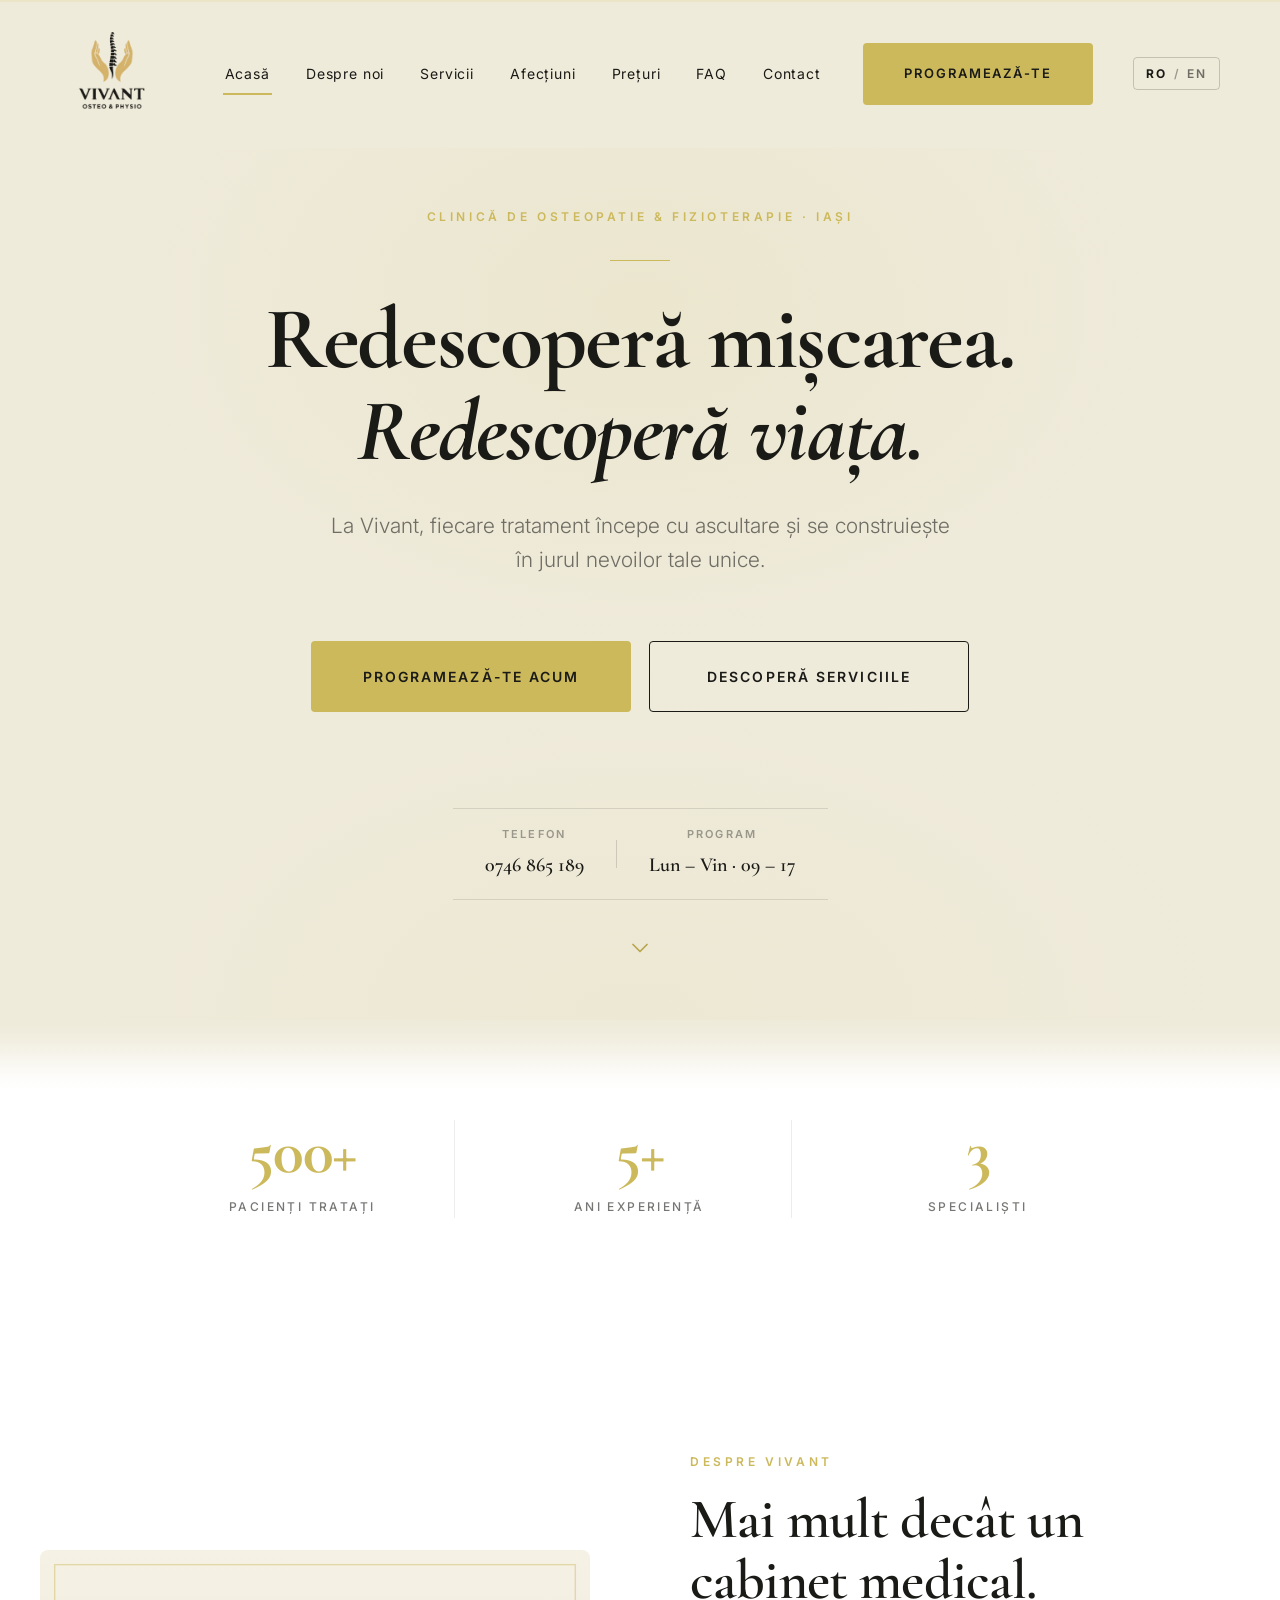
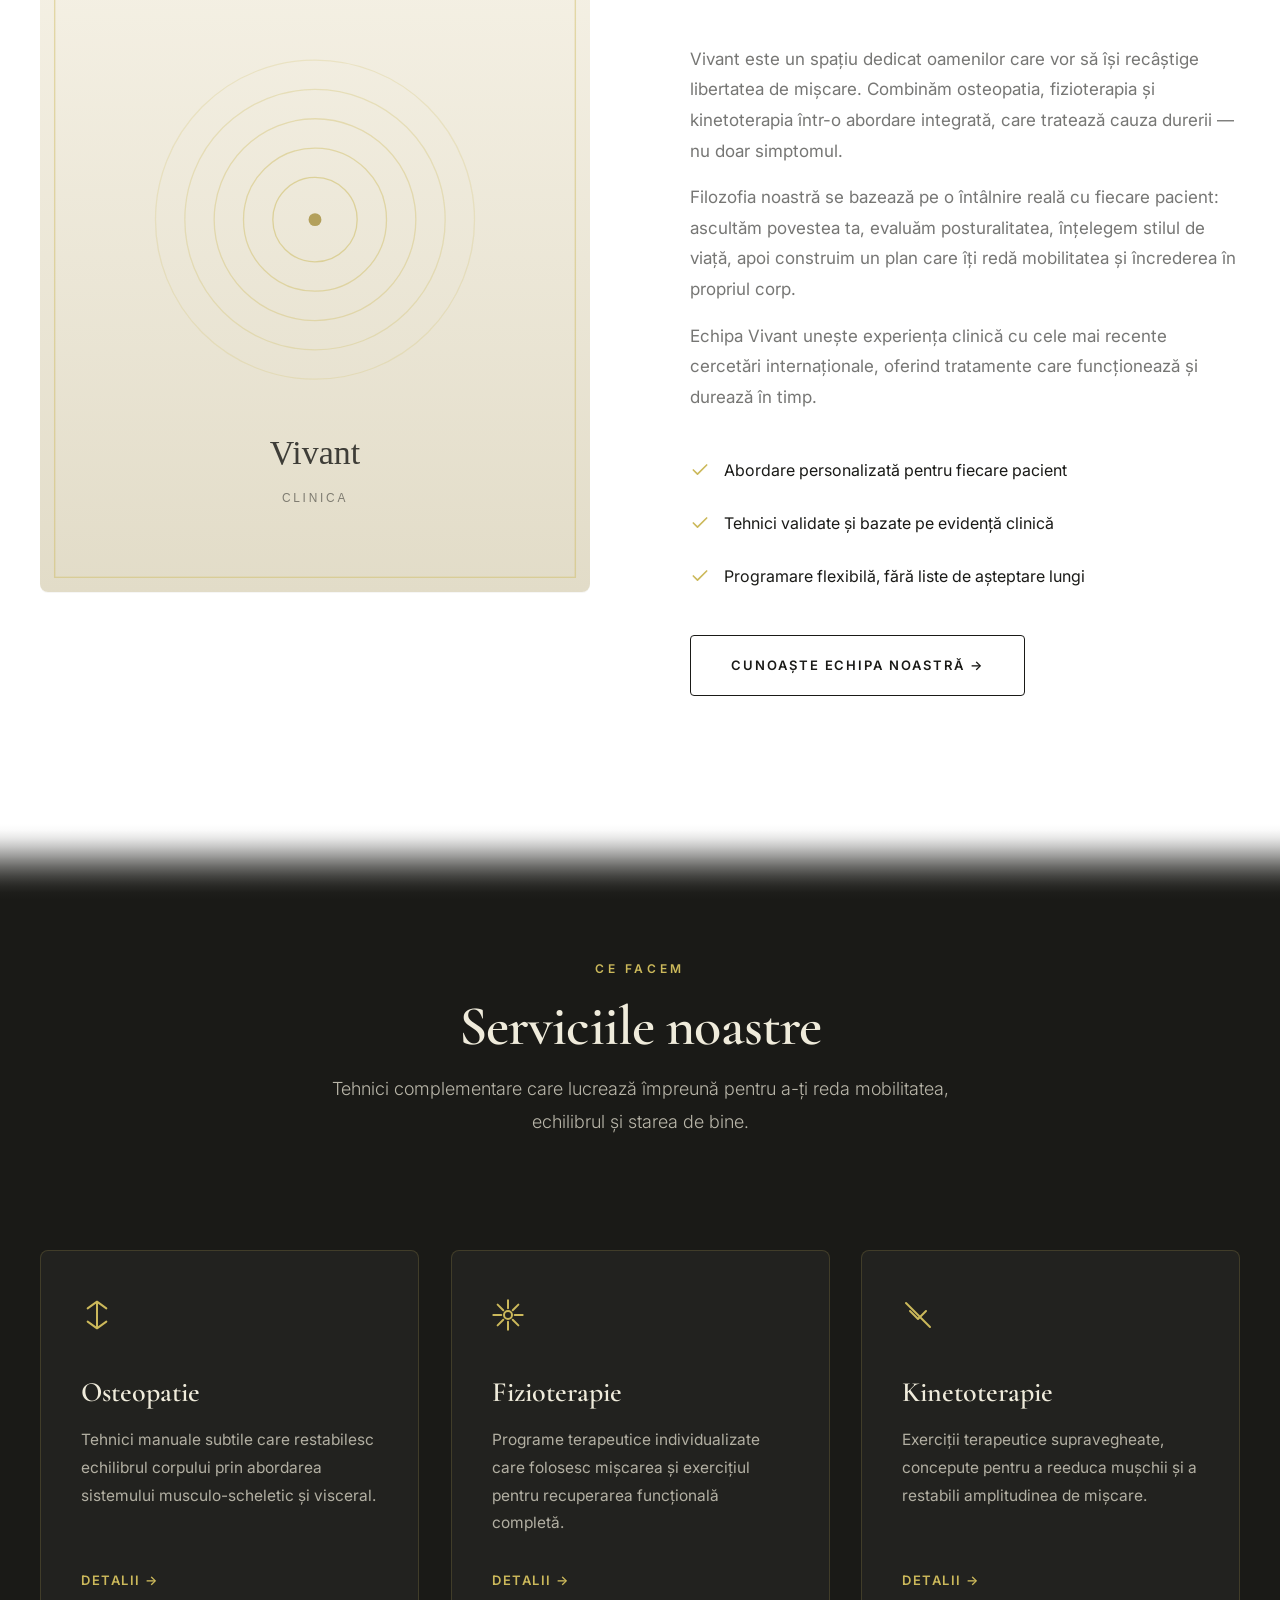
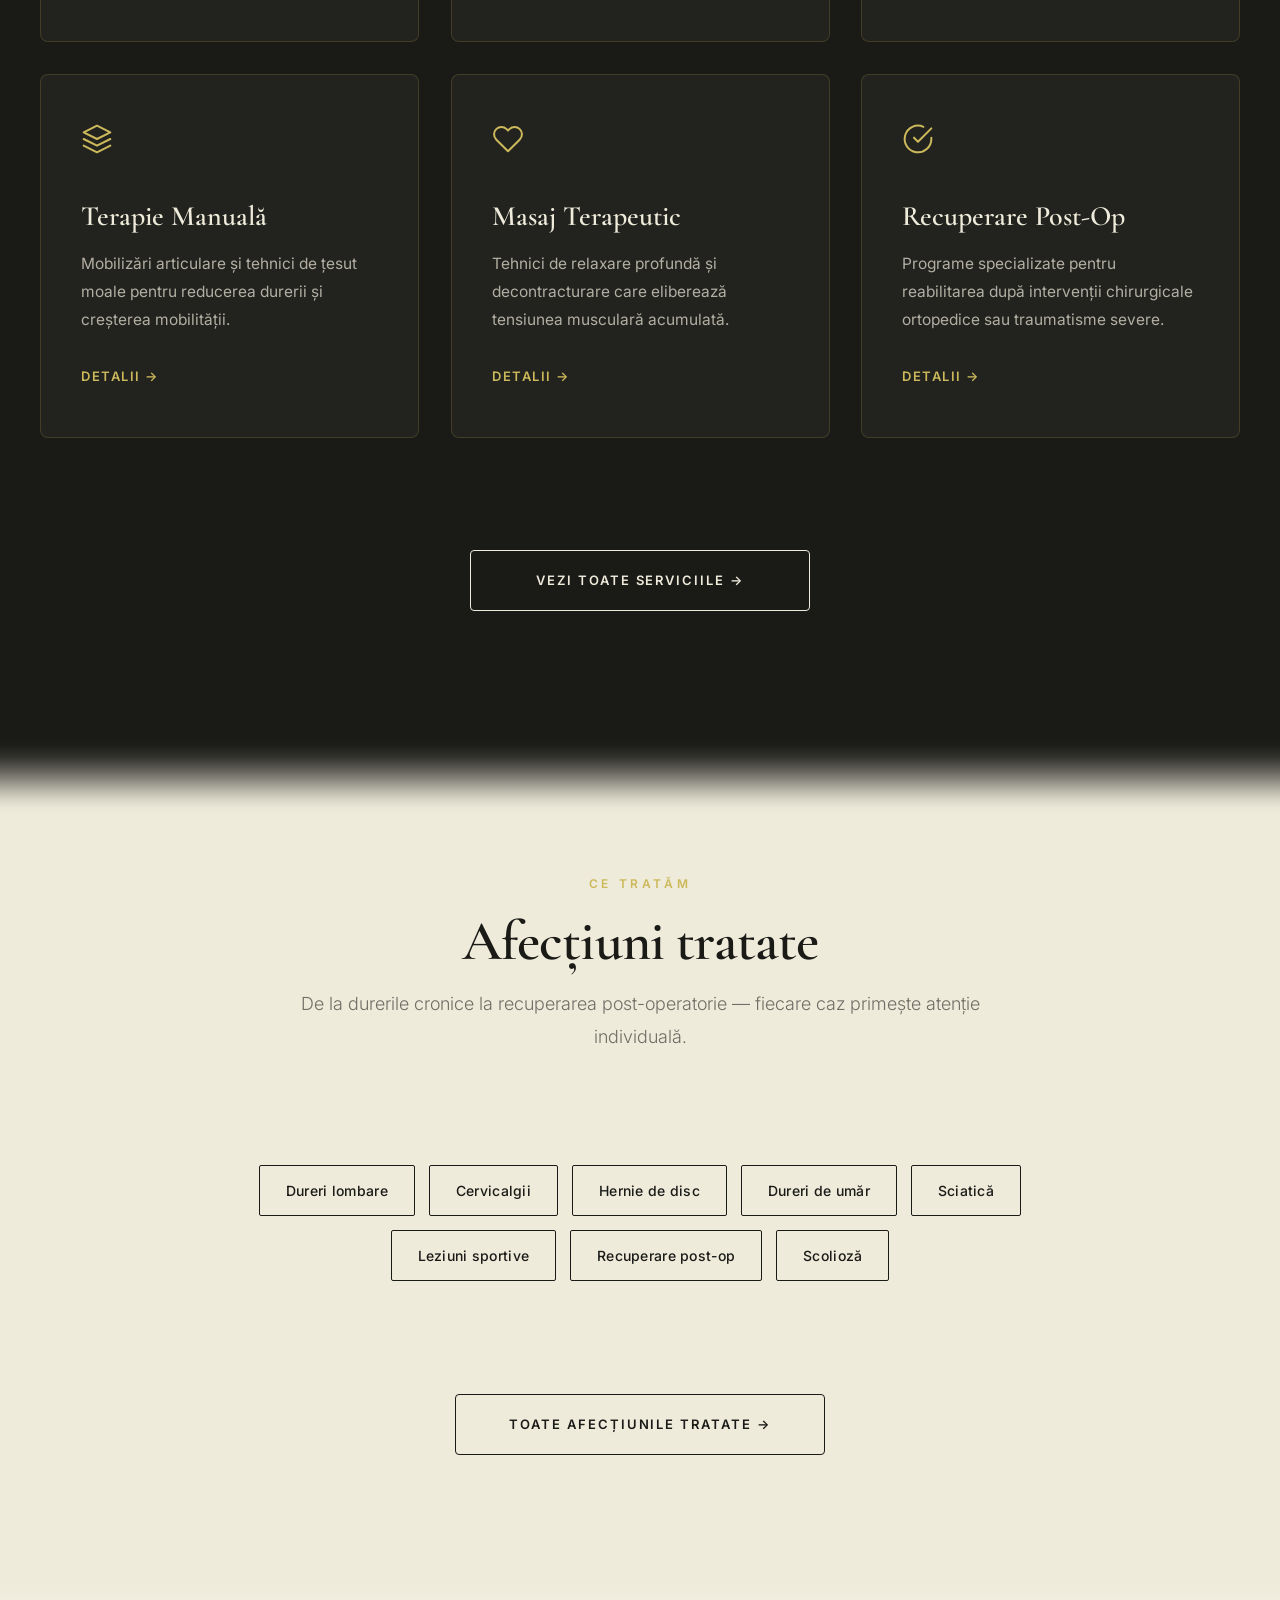
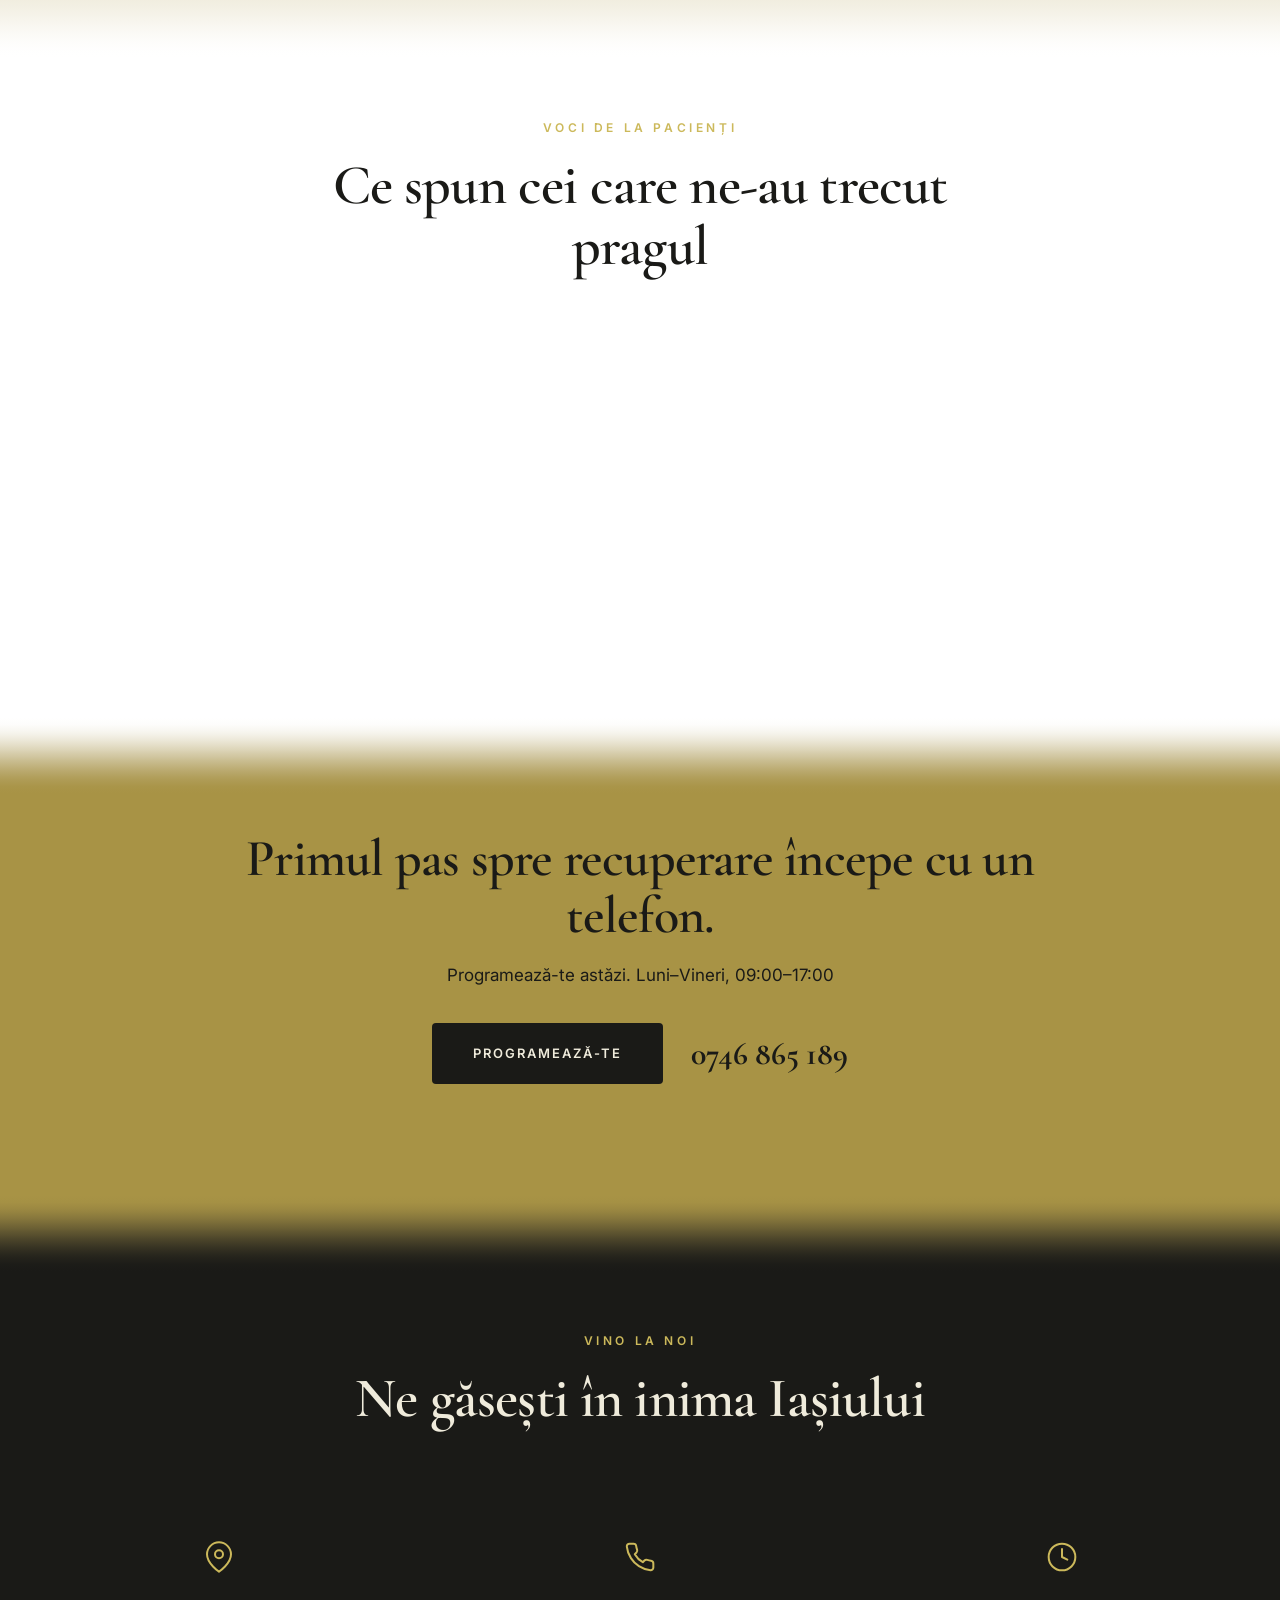
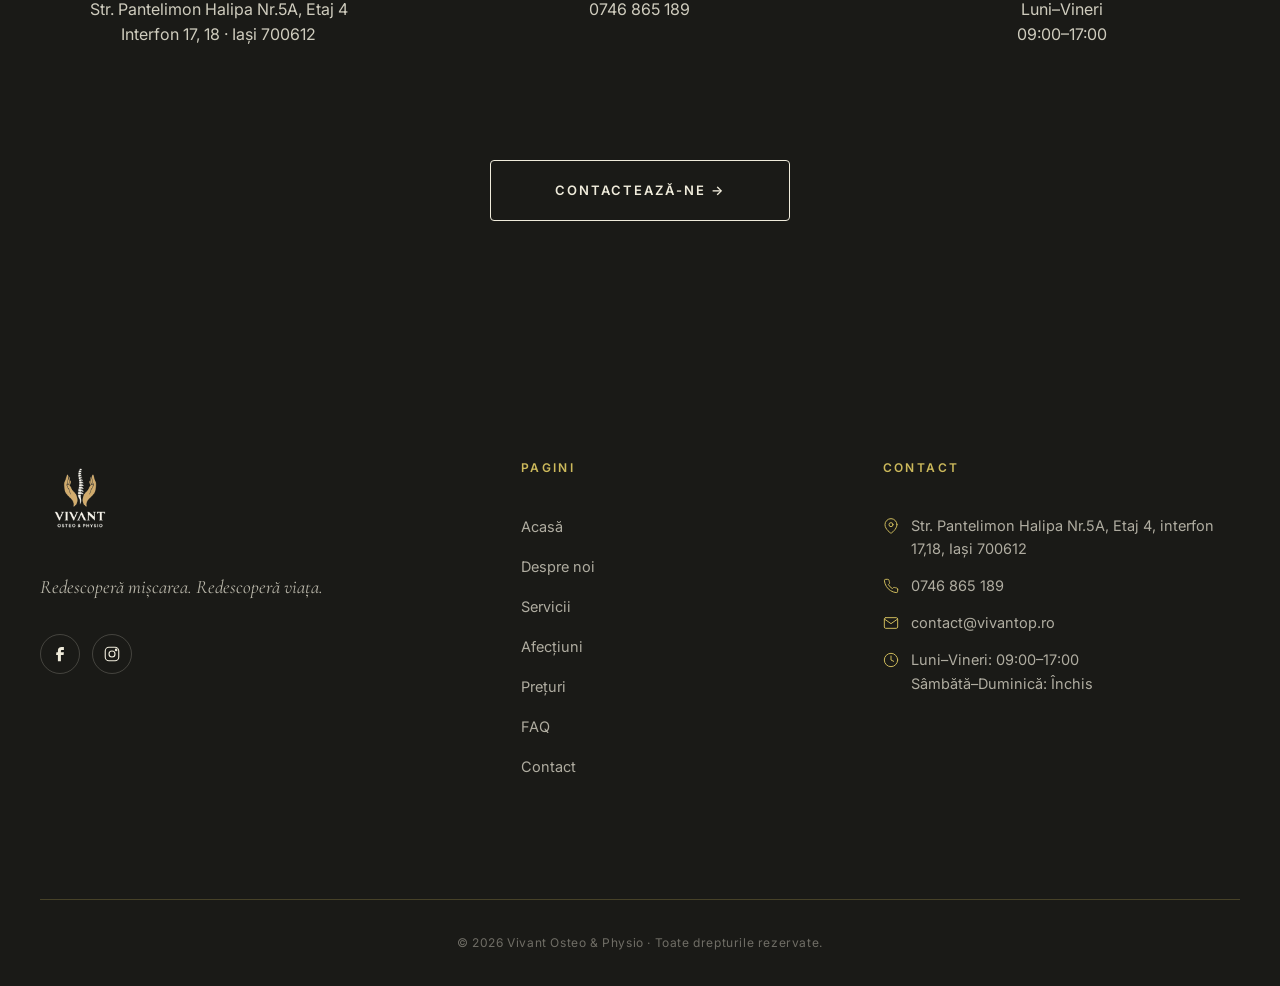
==== commit e76f37e8: "Fix meniu mobil: buton X de închidere + RO/EN vizibil pe telefoane mici - Buton X dedicat în colțul " ====
--- a/index.html
+++ b/index.html
@@ -137,6 +137,9 @@
   <!-- ════════ MOBILE DRAWER ════════ -->
   <div class="mobile-overlay"></div>
   <aside class="mobile-drawer">
+    <button type="button" class="mobile-drawer-close" aria-label="Închide meniul" data-i18n-attr="aria-label:nav.closeMenu">
+      <span></span><span></span>
+    </button>
     <a href="index.html"     data-i18n="nav.home">Acasă</a>
     <a href="despre.html"    data-i18n="nav.about">Despre noi</a>
     <a href="servicii.html"  data-i18n="nav.services">Servicii</a>
--- a/style.css
+++ b/style.css
@@ -481,7 +481,8 @@
   right: -100%;
   width: 340px;
   max-width: 88vw;
-  height: 100vh;
+  height: 100vh;   /* fallback pentru browsere vechi */
+  height: 100dvh;  /* înălțimea reală vizibilă pe mobil (exclude bara browserului) */
   background: var(--charcoal);
   color: var(--cream);
   padding: 110px 36px 36px;
@@ -490,9 +491,51 @@
   display: flex;
   flex-direction: column;
   gap: 4px;
+  overflow-y: auto;
+  -webkit-overflow-scrolling: touch;
 }
 
 .mobile-drawer.is-open { right: 0; }
+
+/* Buton închidere (X) — colțul dreapta-sus al sertarului */
+.mobile-drawer-close {
+  position: absolute;
+  top: 26px;
+  right: 28px;
+  width: 44px;
+  height: 44px;
+  display: flex;
+  align-items: center;
+  justify-content: center;
+  background: transparent;
+  border: none;
+  cursor: pointer;
+  padding: 0;
+}
+
+.mobile-drawer-close span {
+  position: absolute;
+  display: block;
+  width: 26px;
+  height: 1.5px;
+  background: var(--cream);
+  transition: background 200ms ease;
+}
+
+.mobile-drawer-close span:first-child { transform: rotate(45deg); }
+.mobile-drawer-close span:last-child  { transform: rotate(-45deg); }
+
+.mobile-drawer-close:hover span,
+.mobile-drawer-close:active span { background: var(--olive-gold); }
+
+/* Ecrane scurte: spațiere compactă ca tot meniul să încapă fără scroll */
+@media (max-height: 700px) {
+  .mobile-drawer { padding-top: 84px; }
+  .mobile-drawer a { padding: 12px 0; }
+  .mobile-drawer .btn { margin-top: 20px; padding: 15px 34px; }
+  .mobile-drawer .lang-toggle { margin-top: 12px; margin-bottom: 8px; }
+  .mobile-drawer-close { top: 18px; right: 24px; }
+}
 
 .mobile-drawer a {
   display: block;
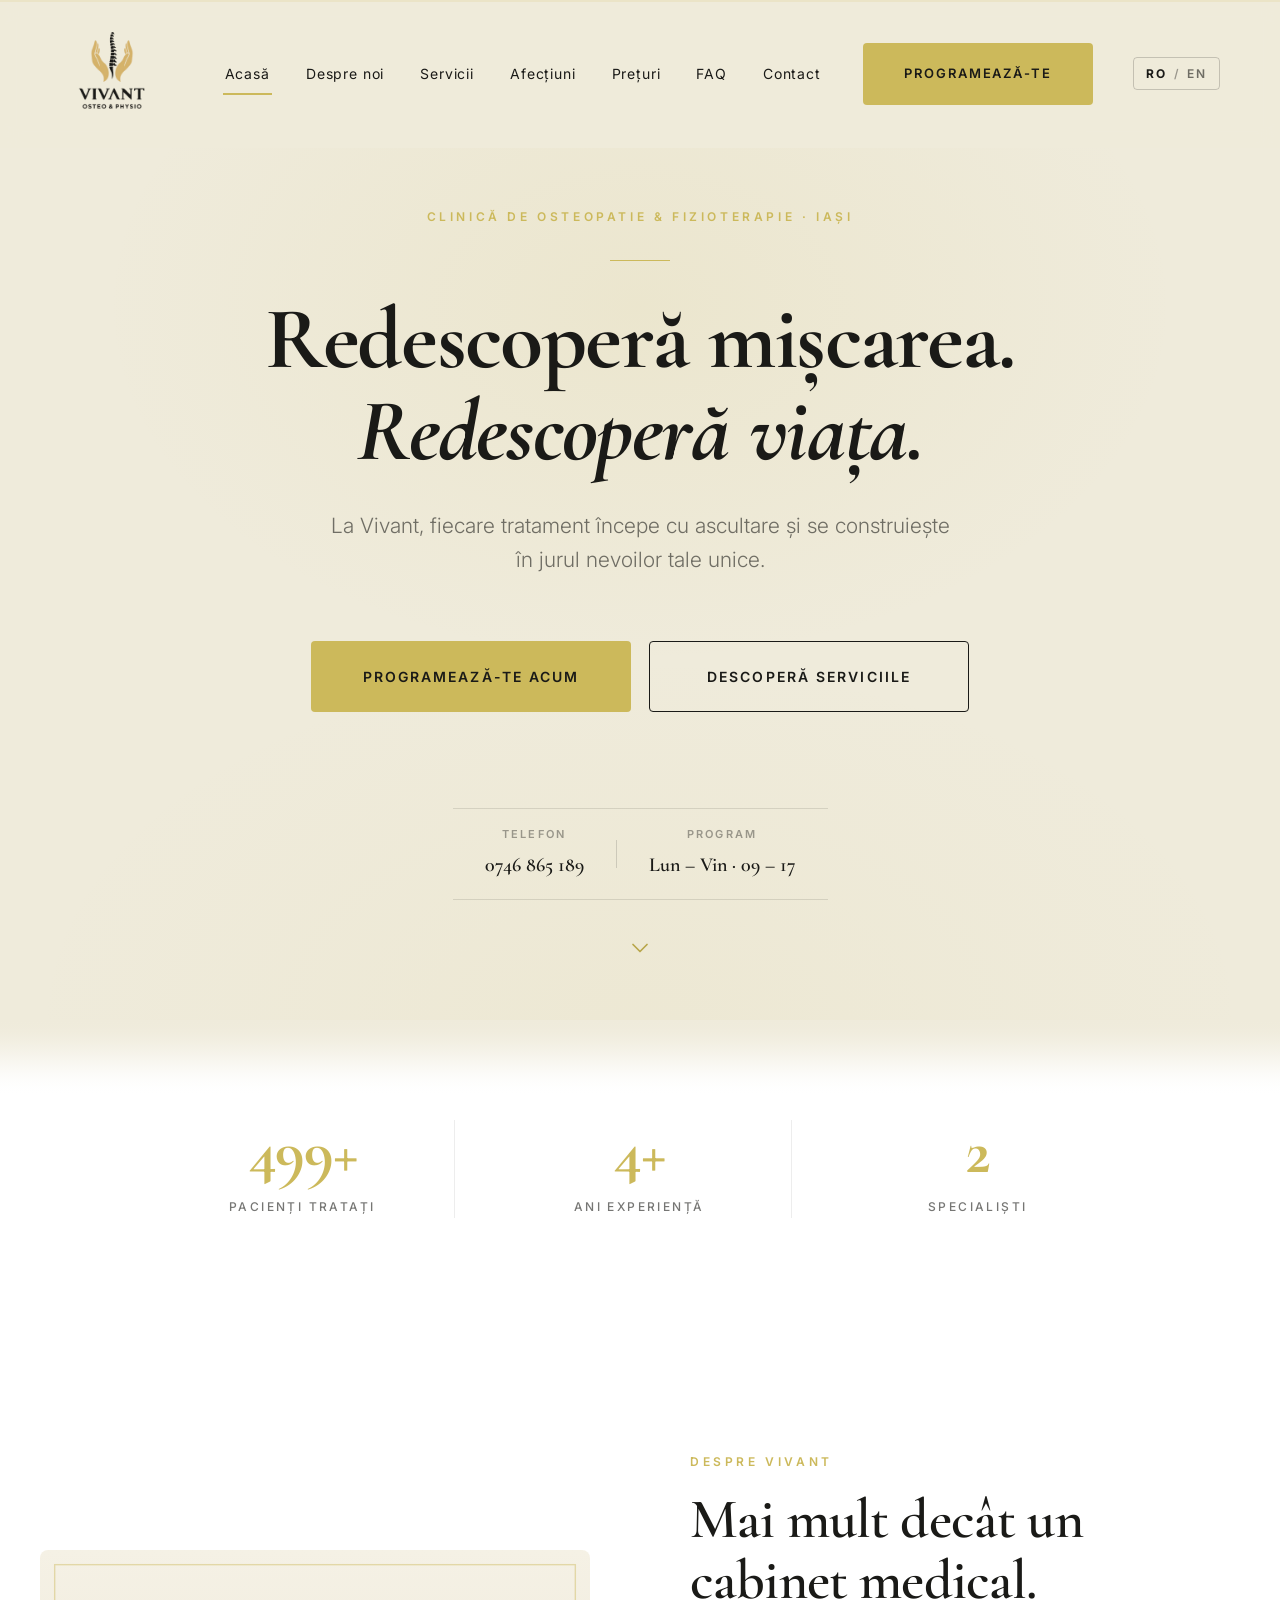
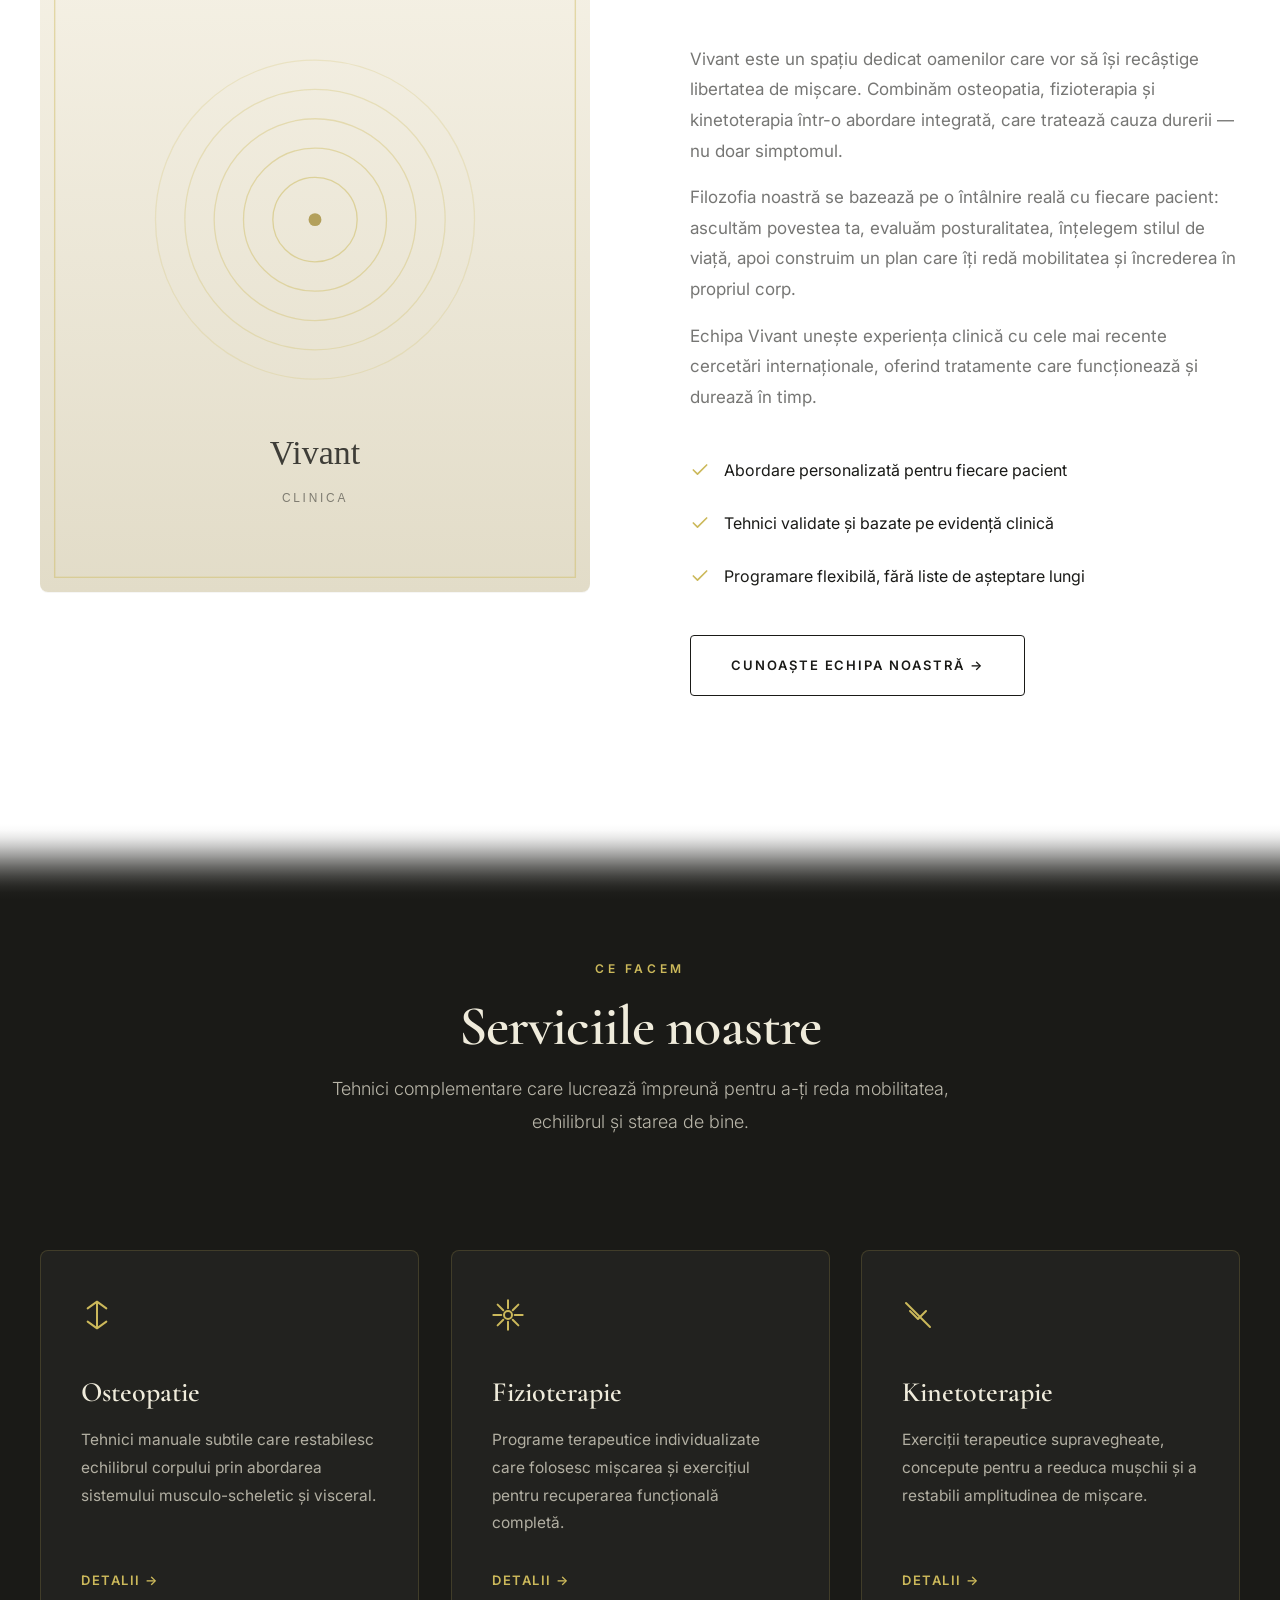
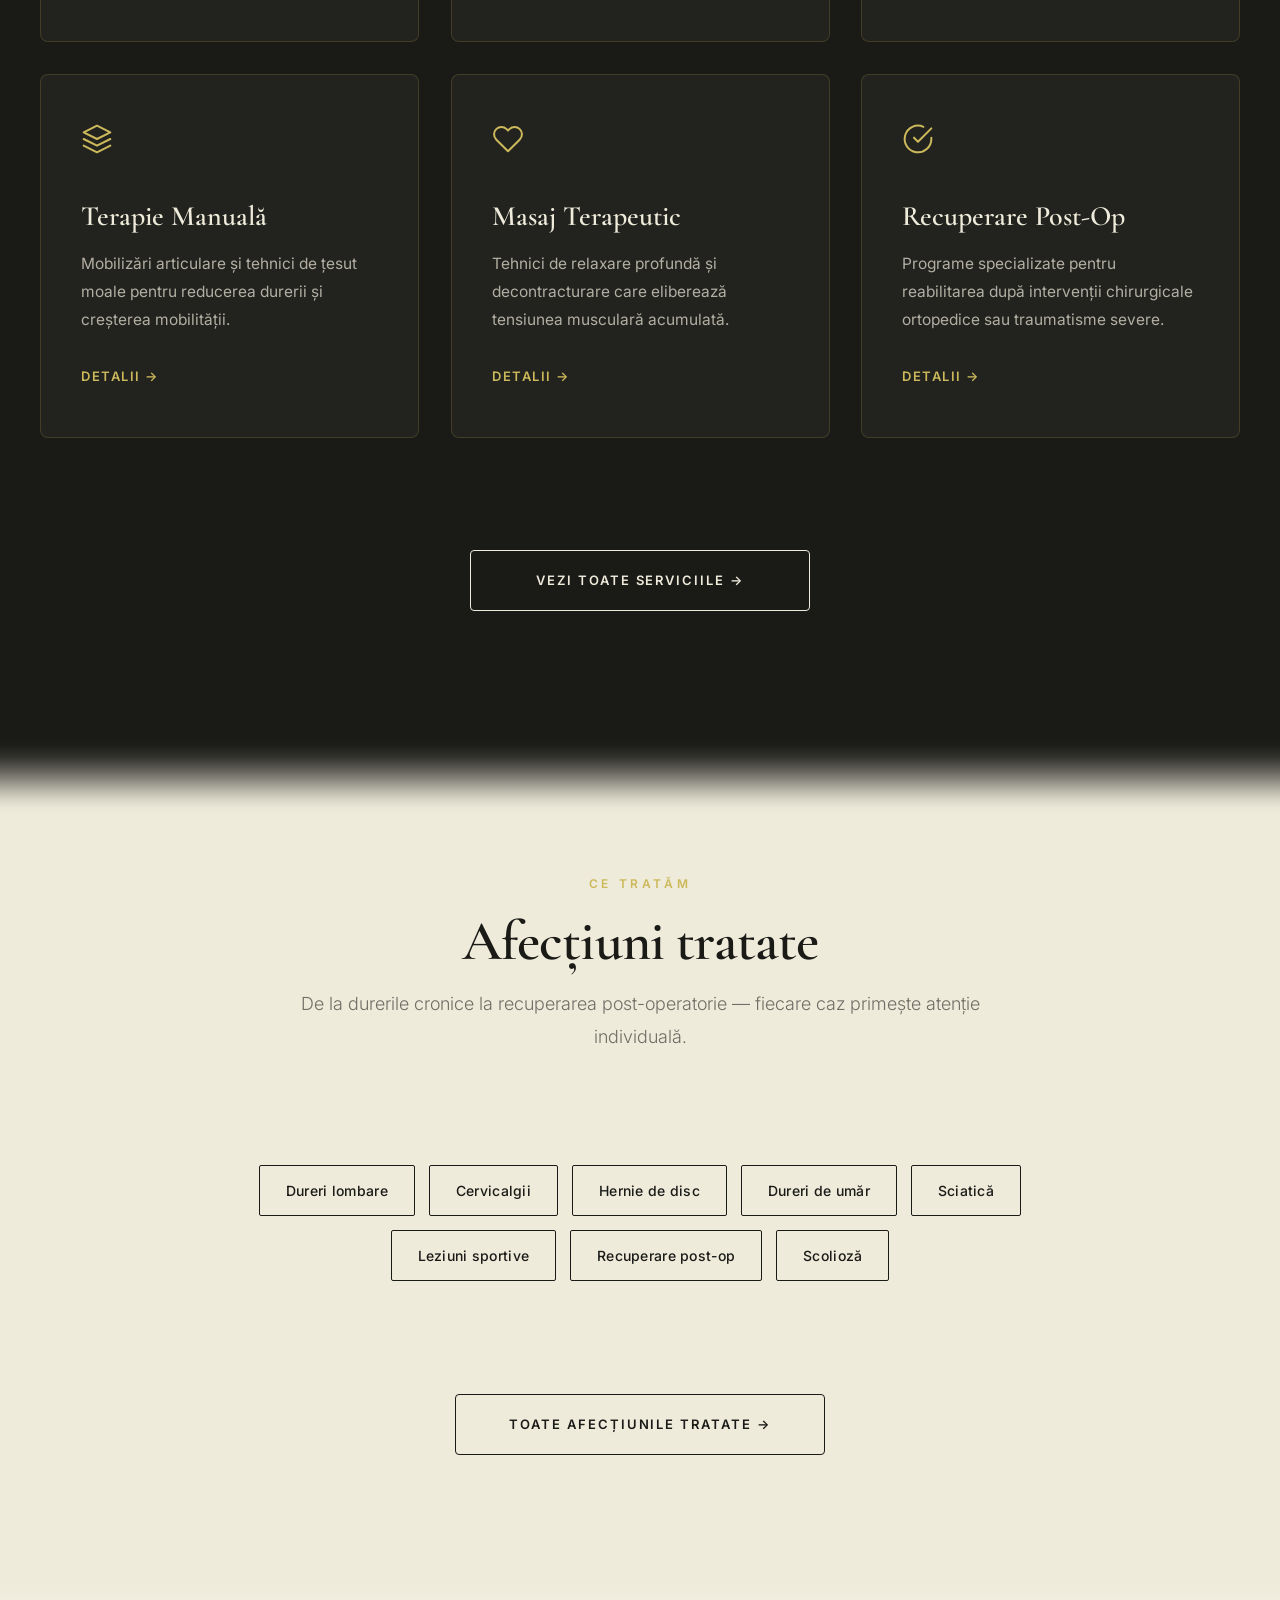
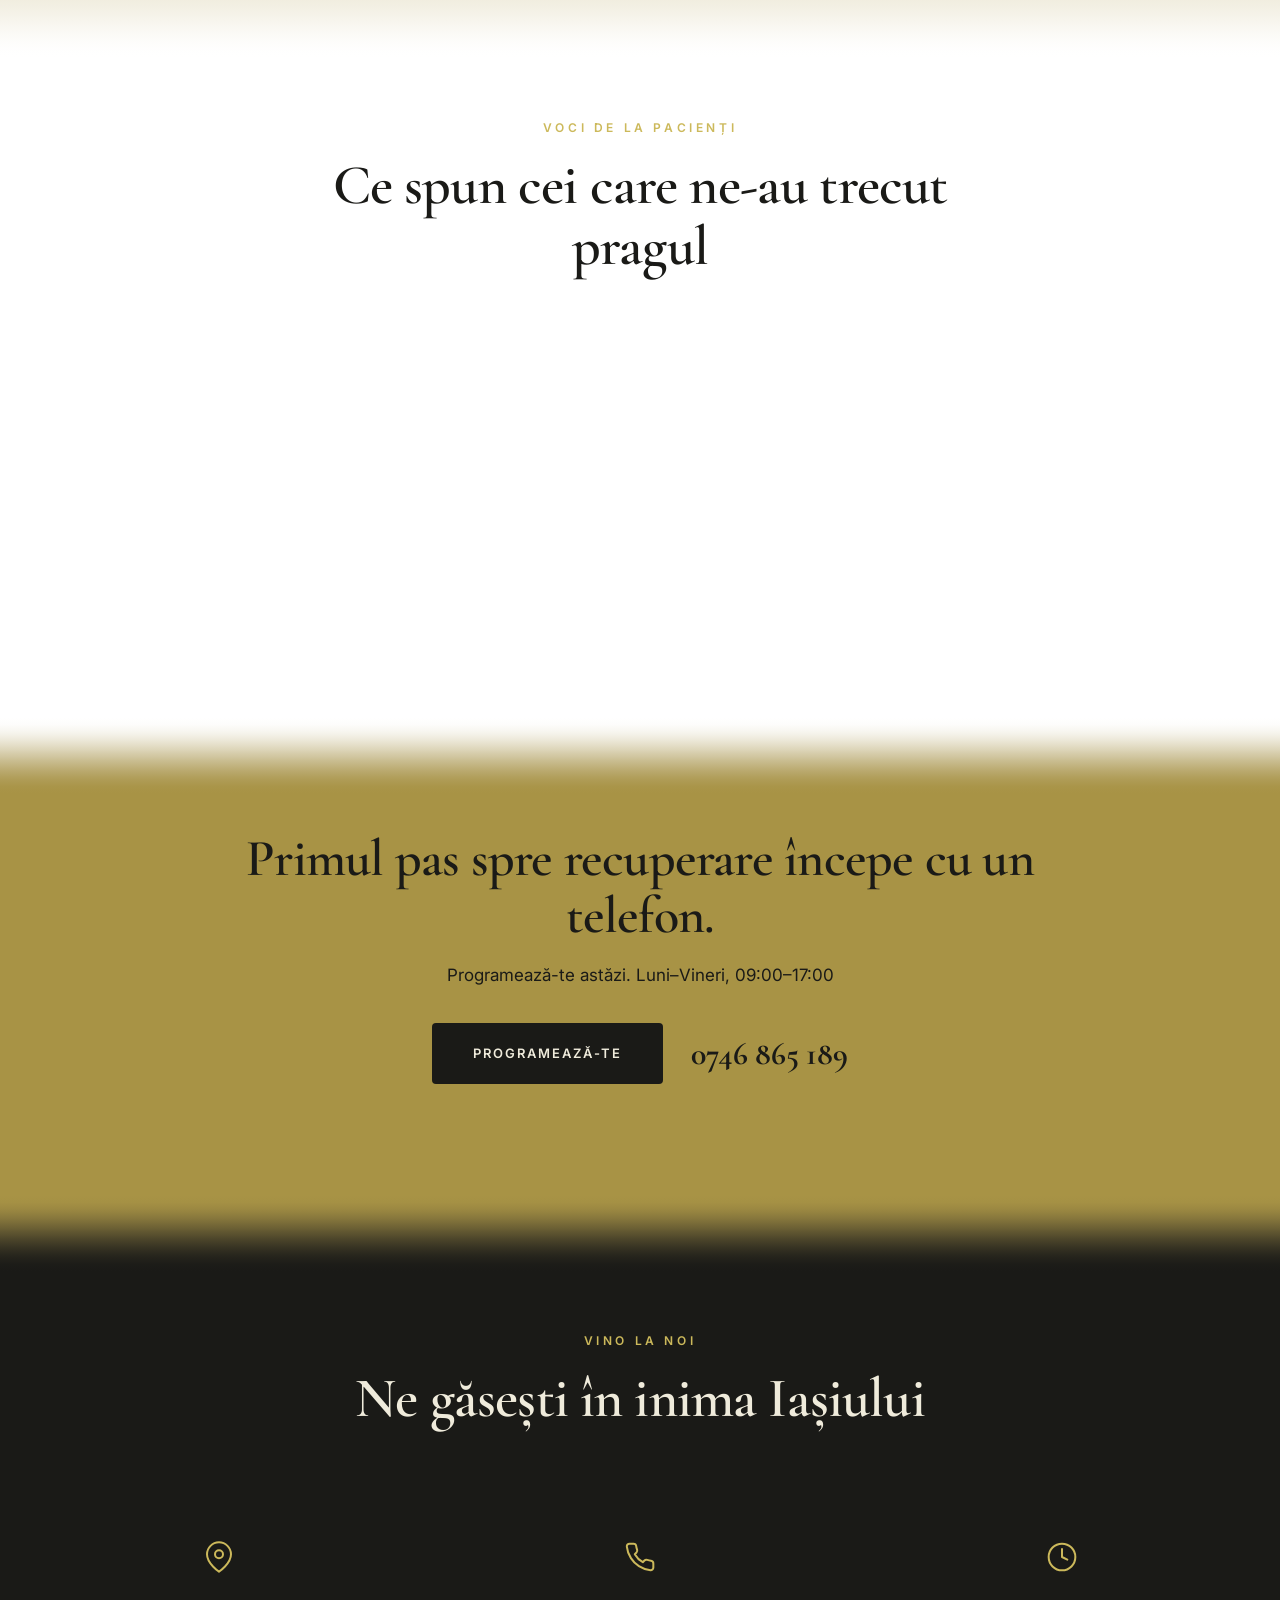
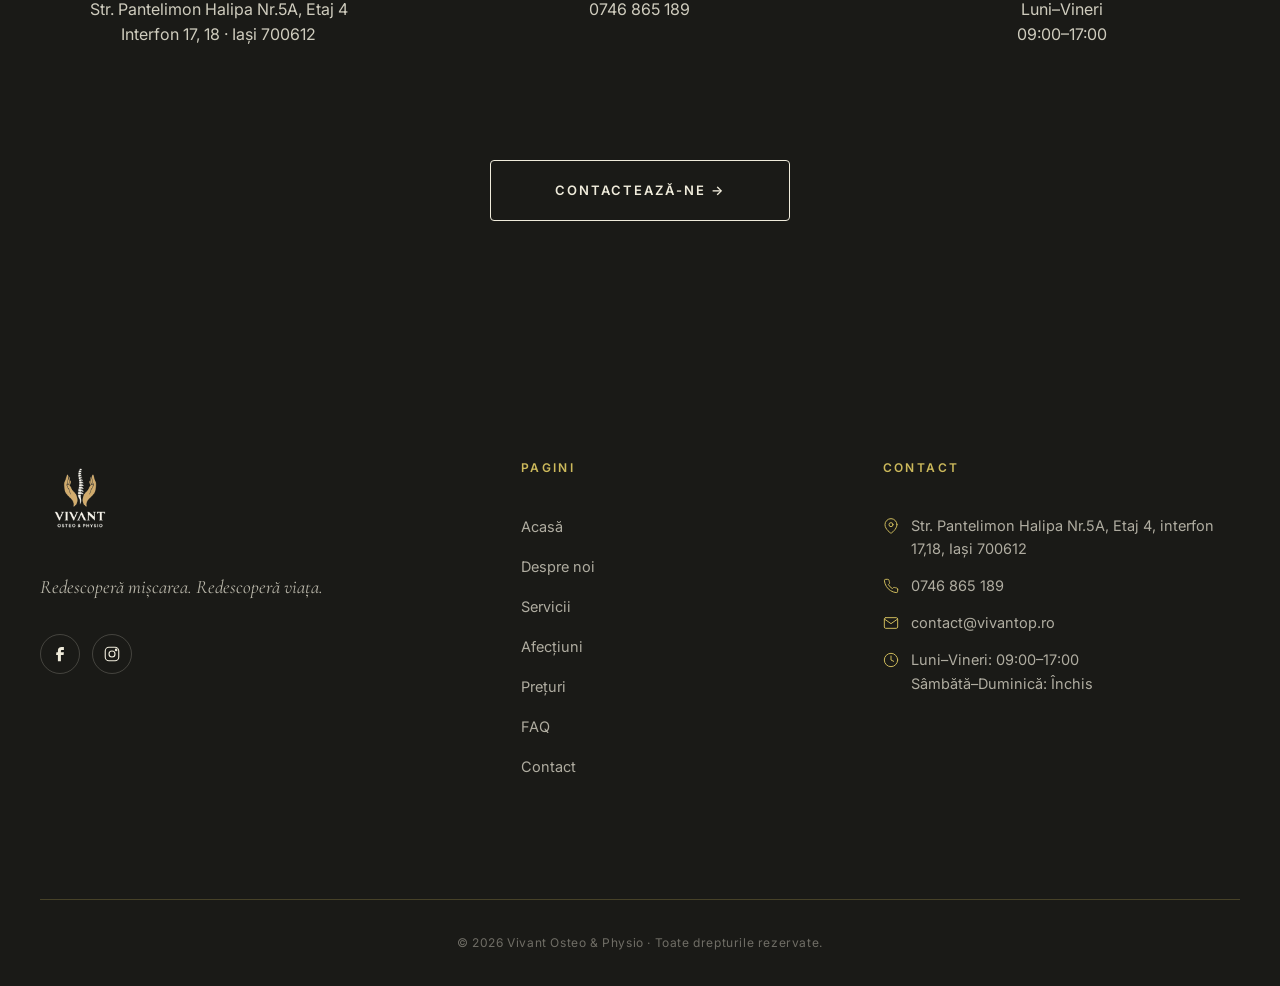
==== commit 2b2645dc: "SEO: „Vivant" și „Vivant Iași" ca nume alternative în datele structurate Co-Authored-By: Claude Opus" ====
--- a/index.html
+++ b/index.html
@@ -51,7 +51,11 @@
     ],
     "@id": "https://www.vivantop.ro/#clinic",
     "name": "Vivant Osteo & Physio",
-    "alternateName": "Vivant Osteopatie & Fizioterapie",
+    "alternateName": [
+      "Vivant",
+      "Vivant Iași",
+      "Vivant Osteopatie & Fizioterapie"
+    ],
     "description": "Clinică de osteopatie, fizioterapie și kinetoterapie în Iași. Tratamente personalizate pentru durere, recuperare și mobilitate.",
     "url": "https://www.vivantop.ro/",
     "logo": "https://www.vivantop.ro/logo.png",
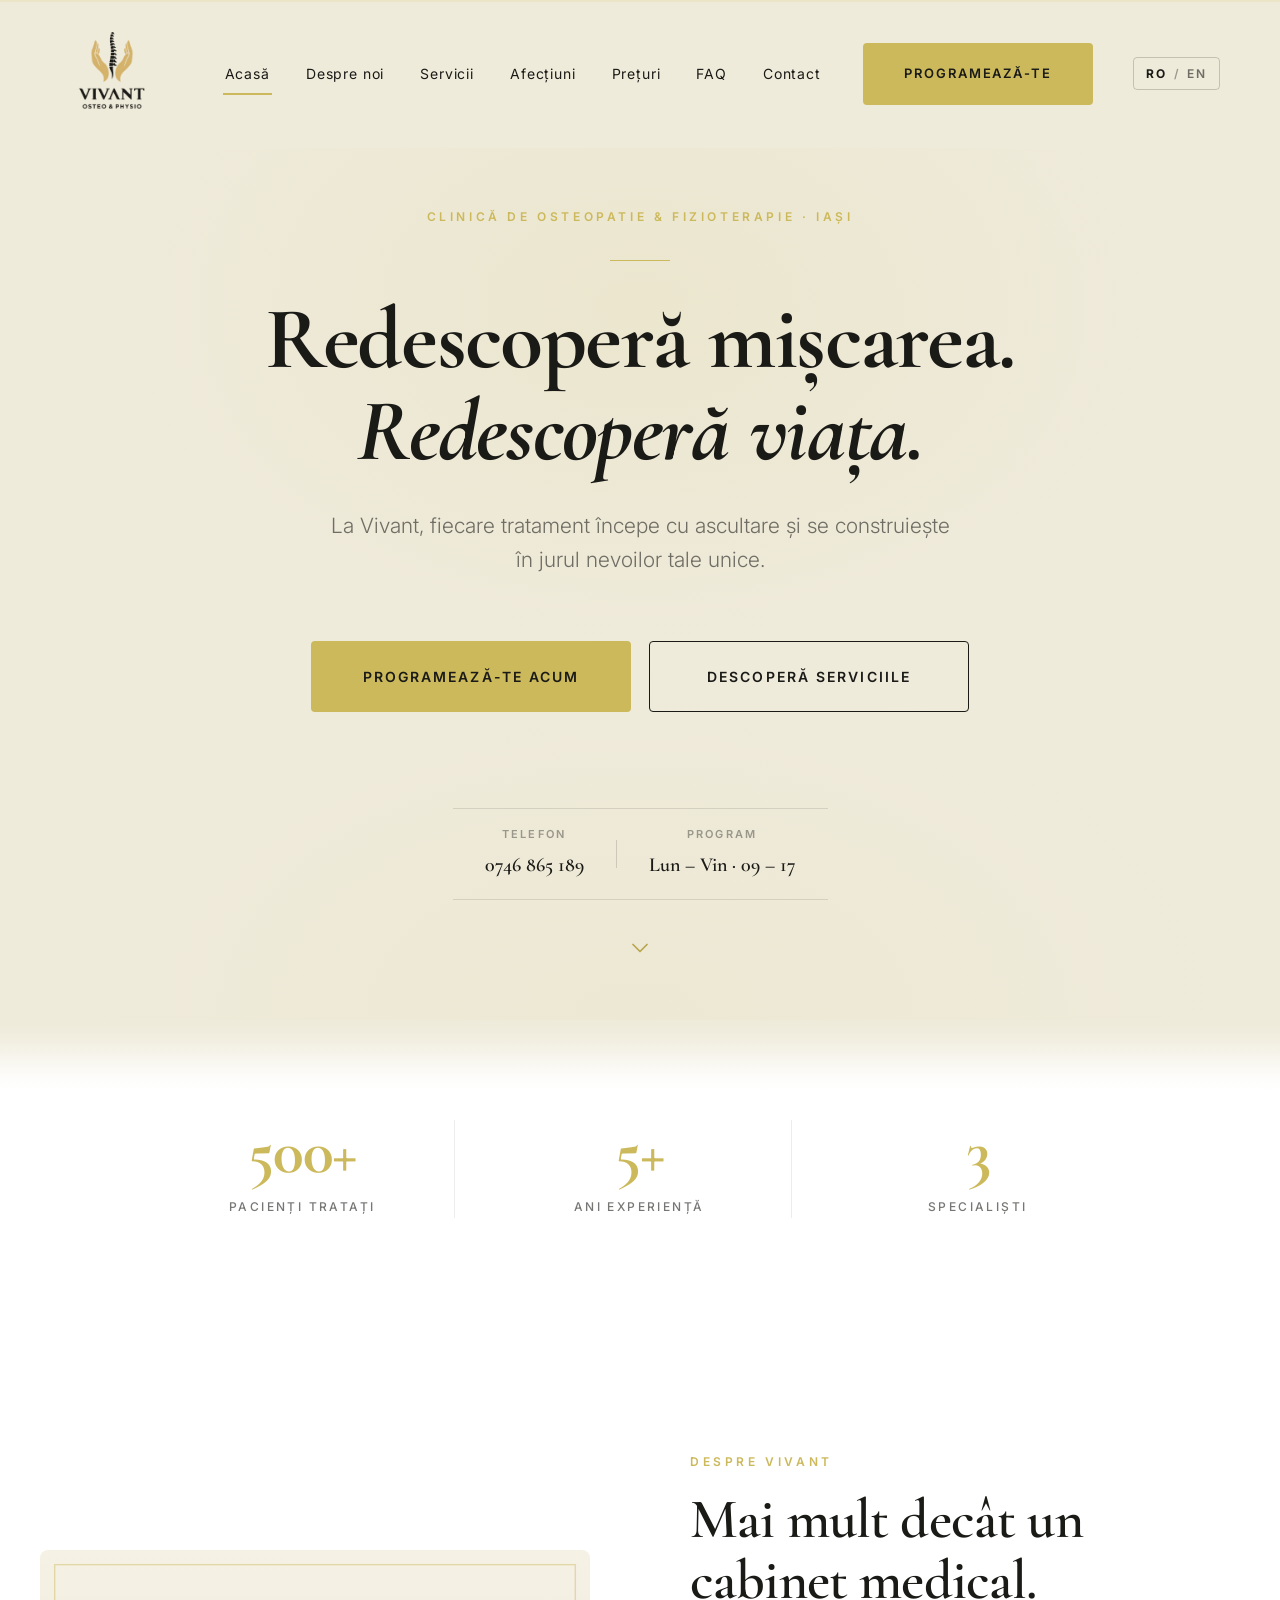
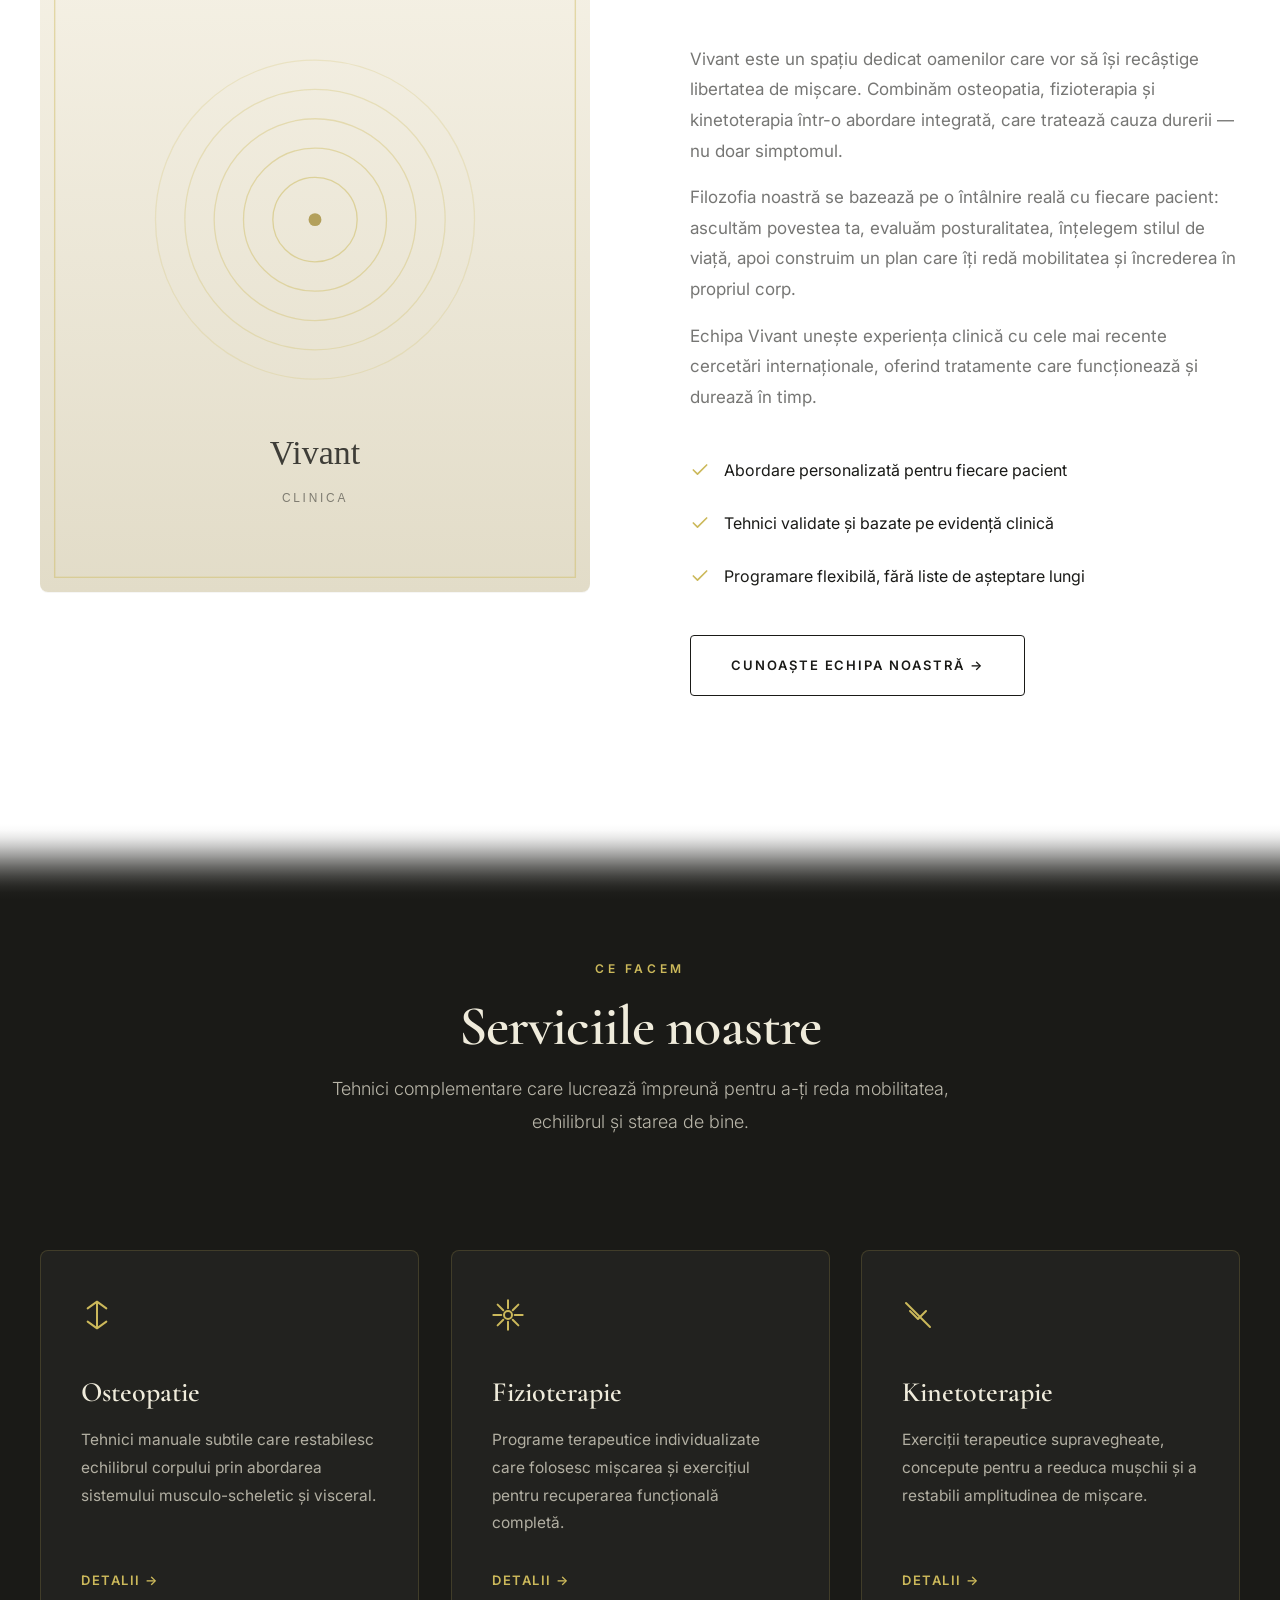
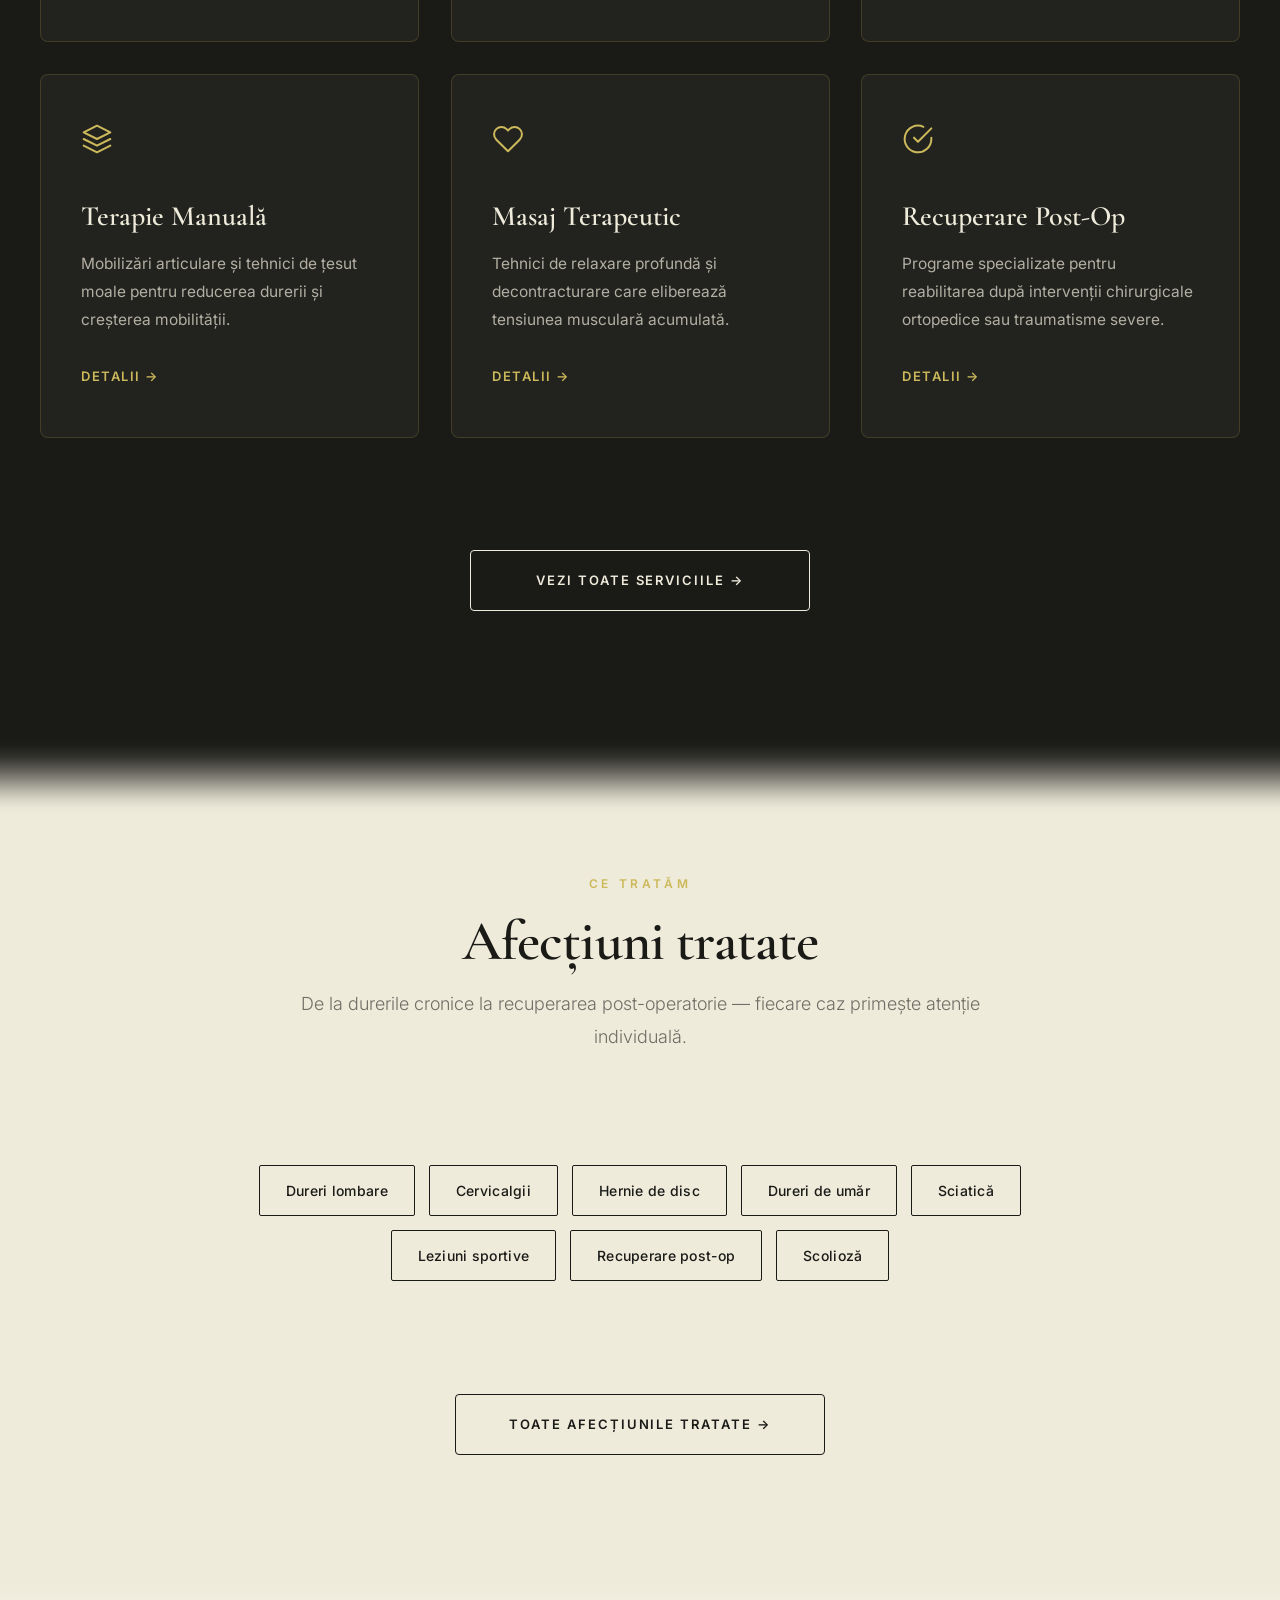
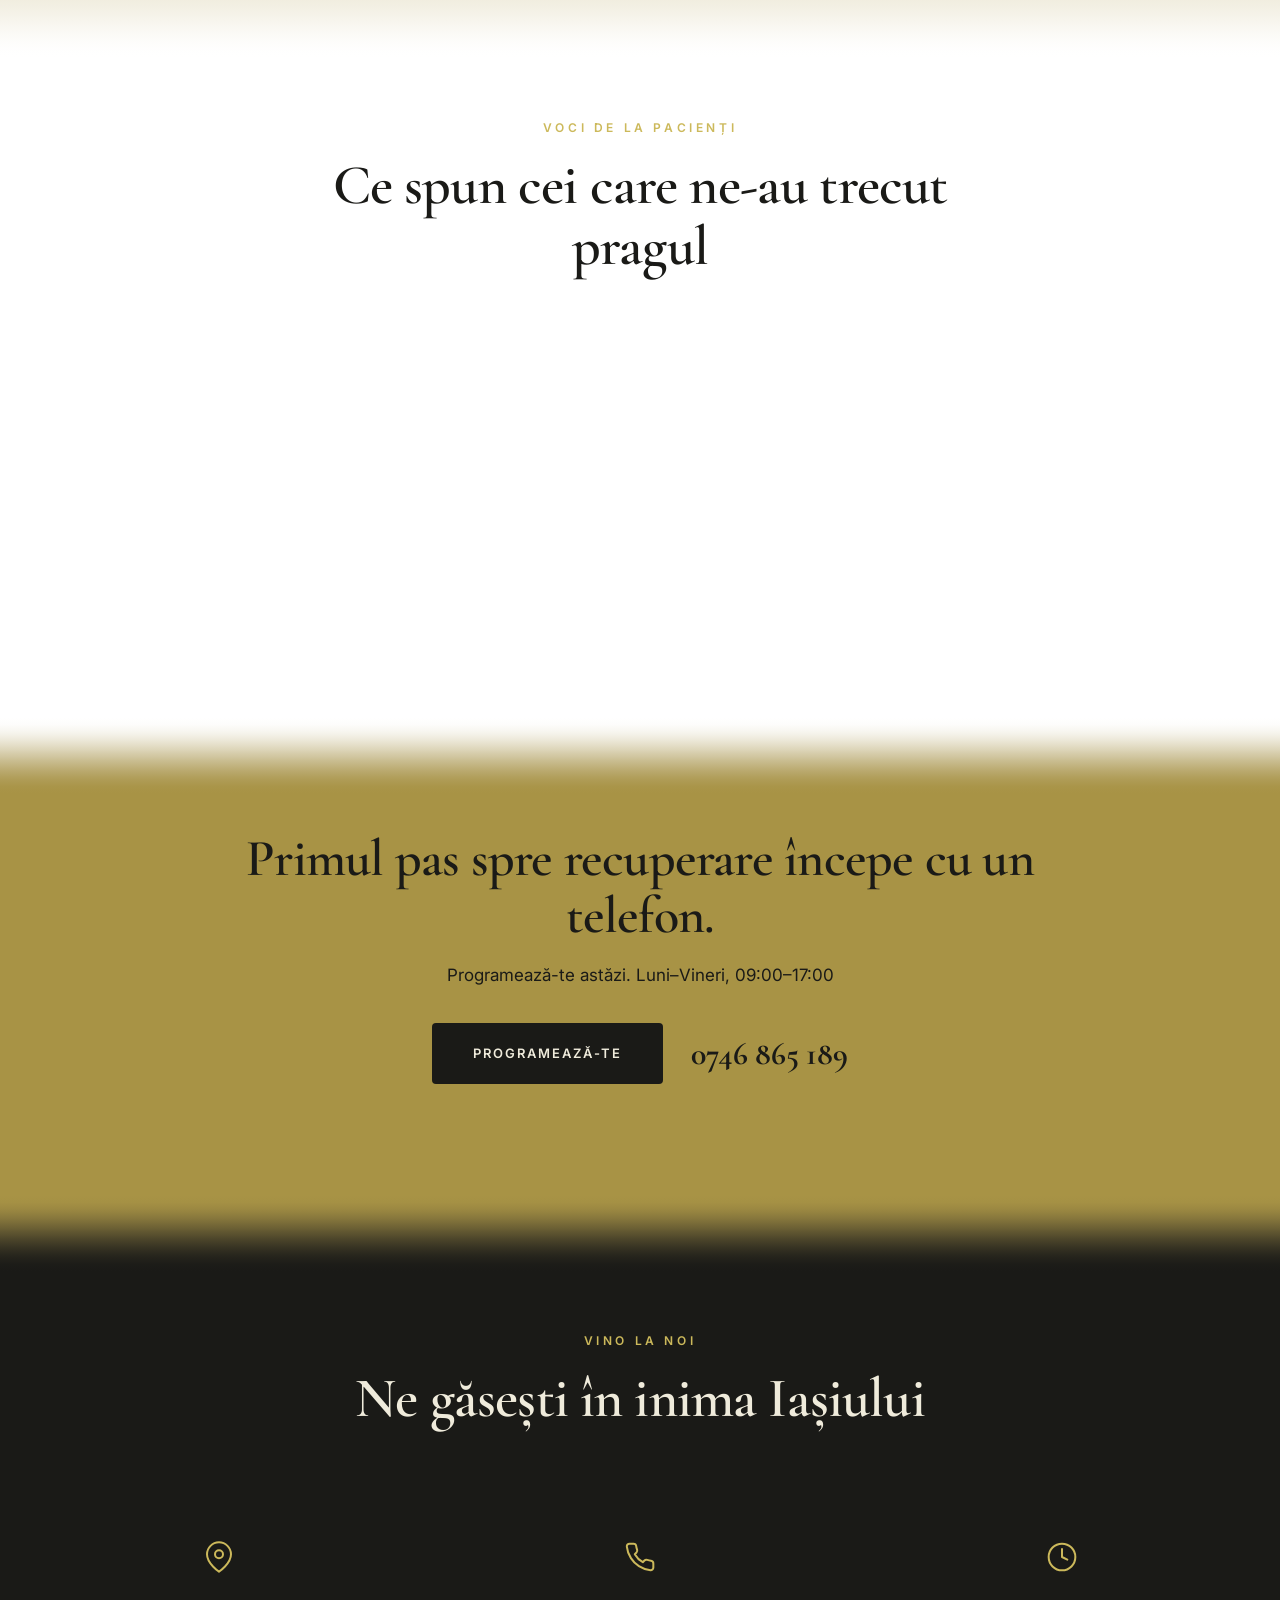
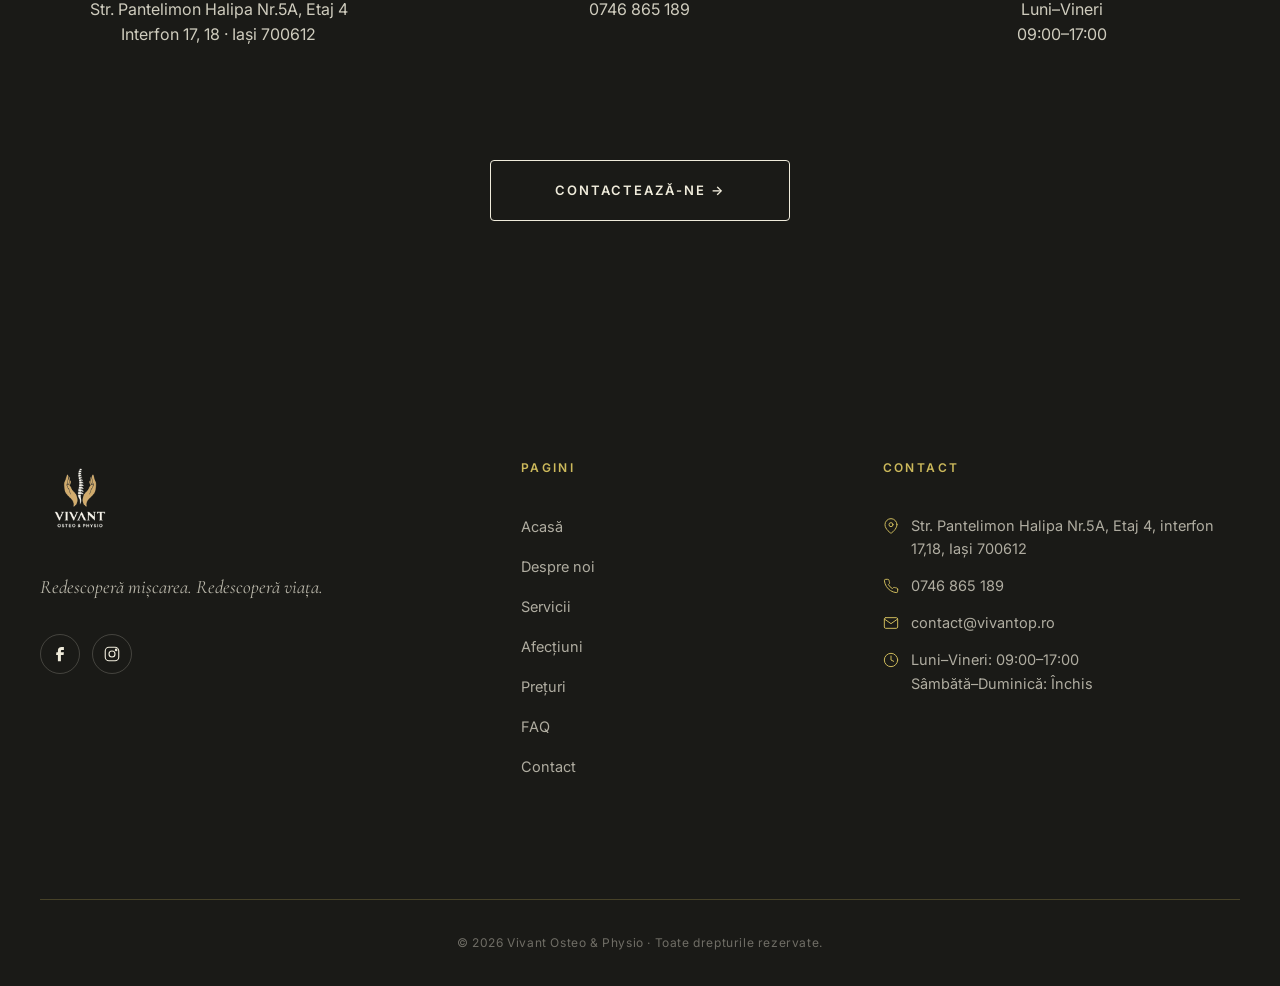
==== commit f19ad8fe: "Link Facebook real: facebook.com/manualkineticop (footer + JSON-LD sameAs) Co-Authored-By: Claude Op" ====
--- a/index.html
+++ b/index.html
@@ -92,7 +92,7 @@
       }
     ],
     "sameAs": [
-      "https://facebook.com/vivantosteo",
+      "https://www.facebook.com/manualkineticop/",
       "https://instagram.com/vivantosteo"
     ]
   }
@@ -372,7 +372,7 @@
         </a>
         <p class="footer-tagline" data-i18n="footer.tagline">Redescoperă mișcarea. Redescoperă viața.</p>
         <div class="footer-social">
-          <a href="https://facebook.com/vivantosteo" target="_blank" rel="noopener" aria-label="Facebook">
+          <a href="https://www.facebook.com/manualkineticop/" target="_blank" rel="noopener" aria-label="Facebook">
             <svg width="18" height="18" viewBox="0 0 24 24" fill="currentColor"><path d="M9.198 21.5h4v-8.01h3.604l.396-3.98h-4V7.5a1 1 0 0 1 1-1h3v-4h-3a5 5 0 0 0-5 5v2.01h-2l-.396 3.98h2.396v8.01z"/></svg>
           </a>
           <a href="https://instagram.com/vivantosteo" target="_blank" rel="noopener" aria-label="Instagram">
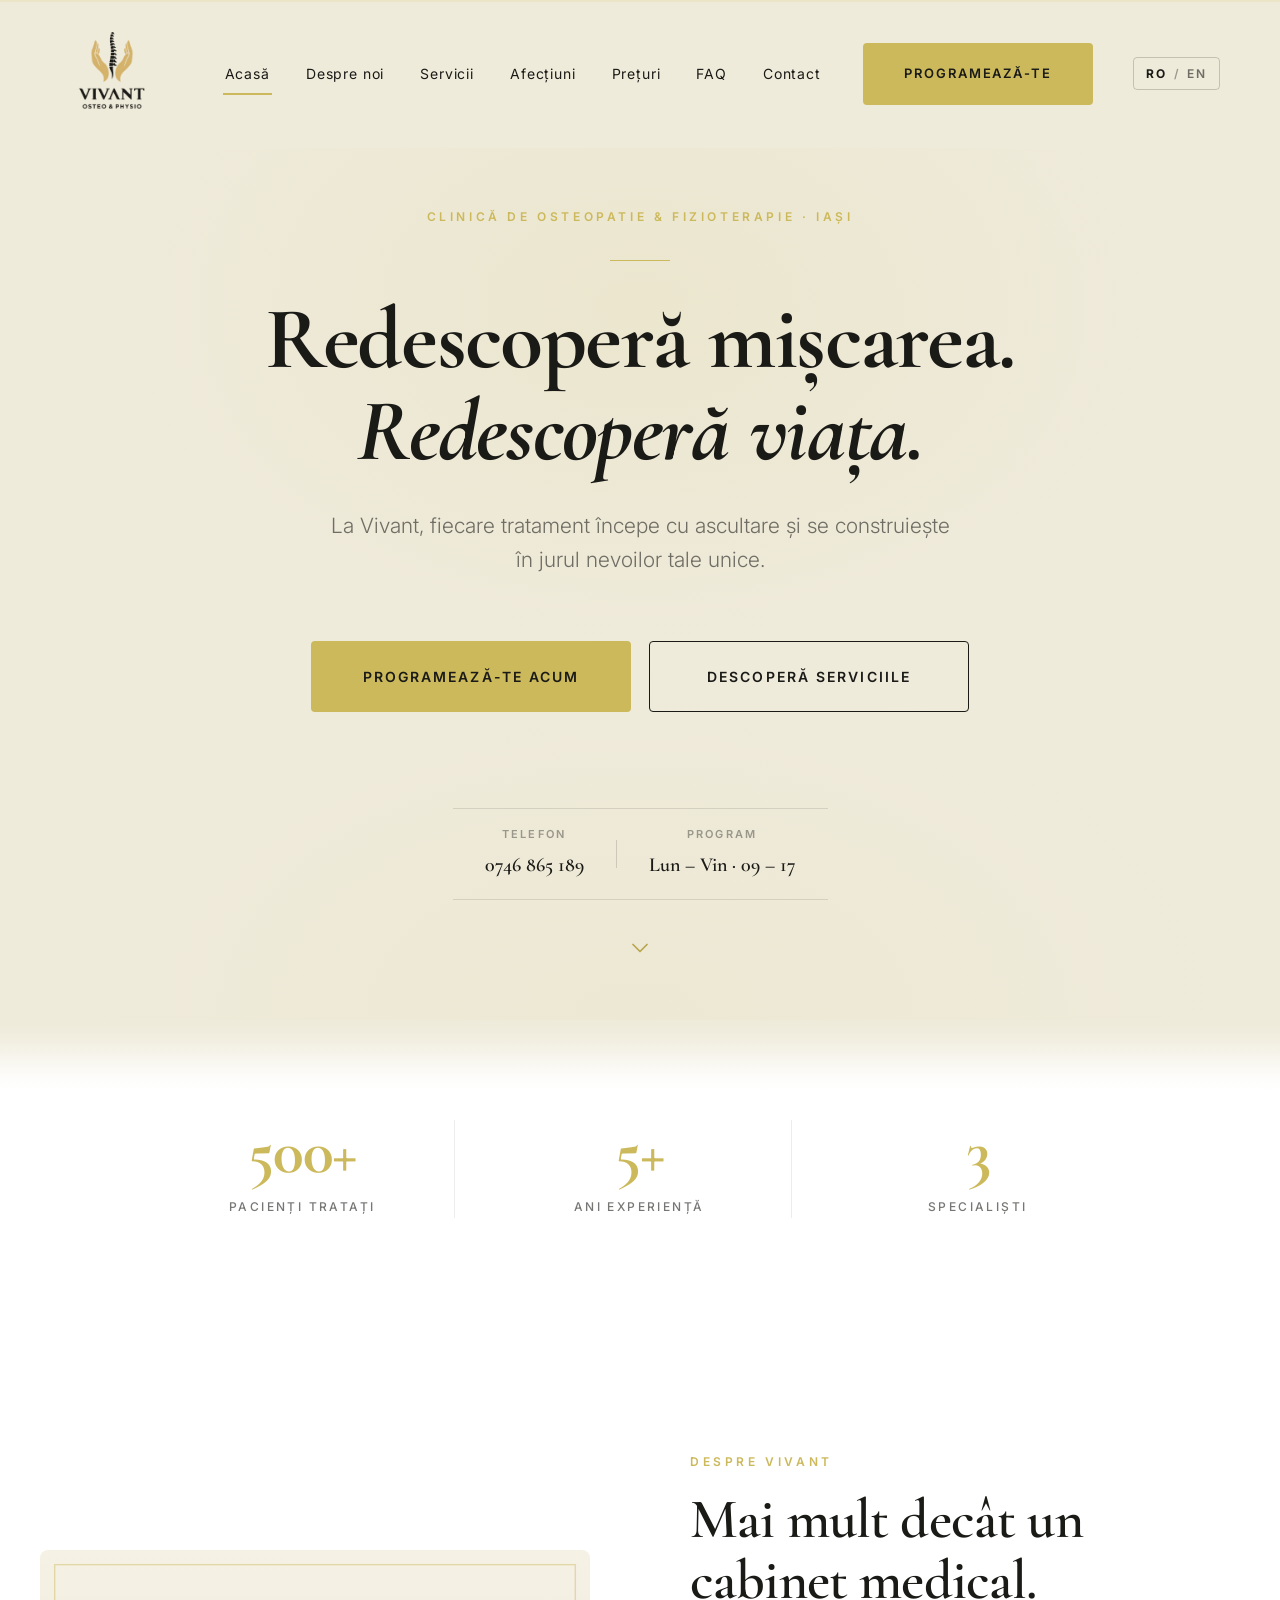
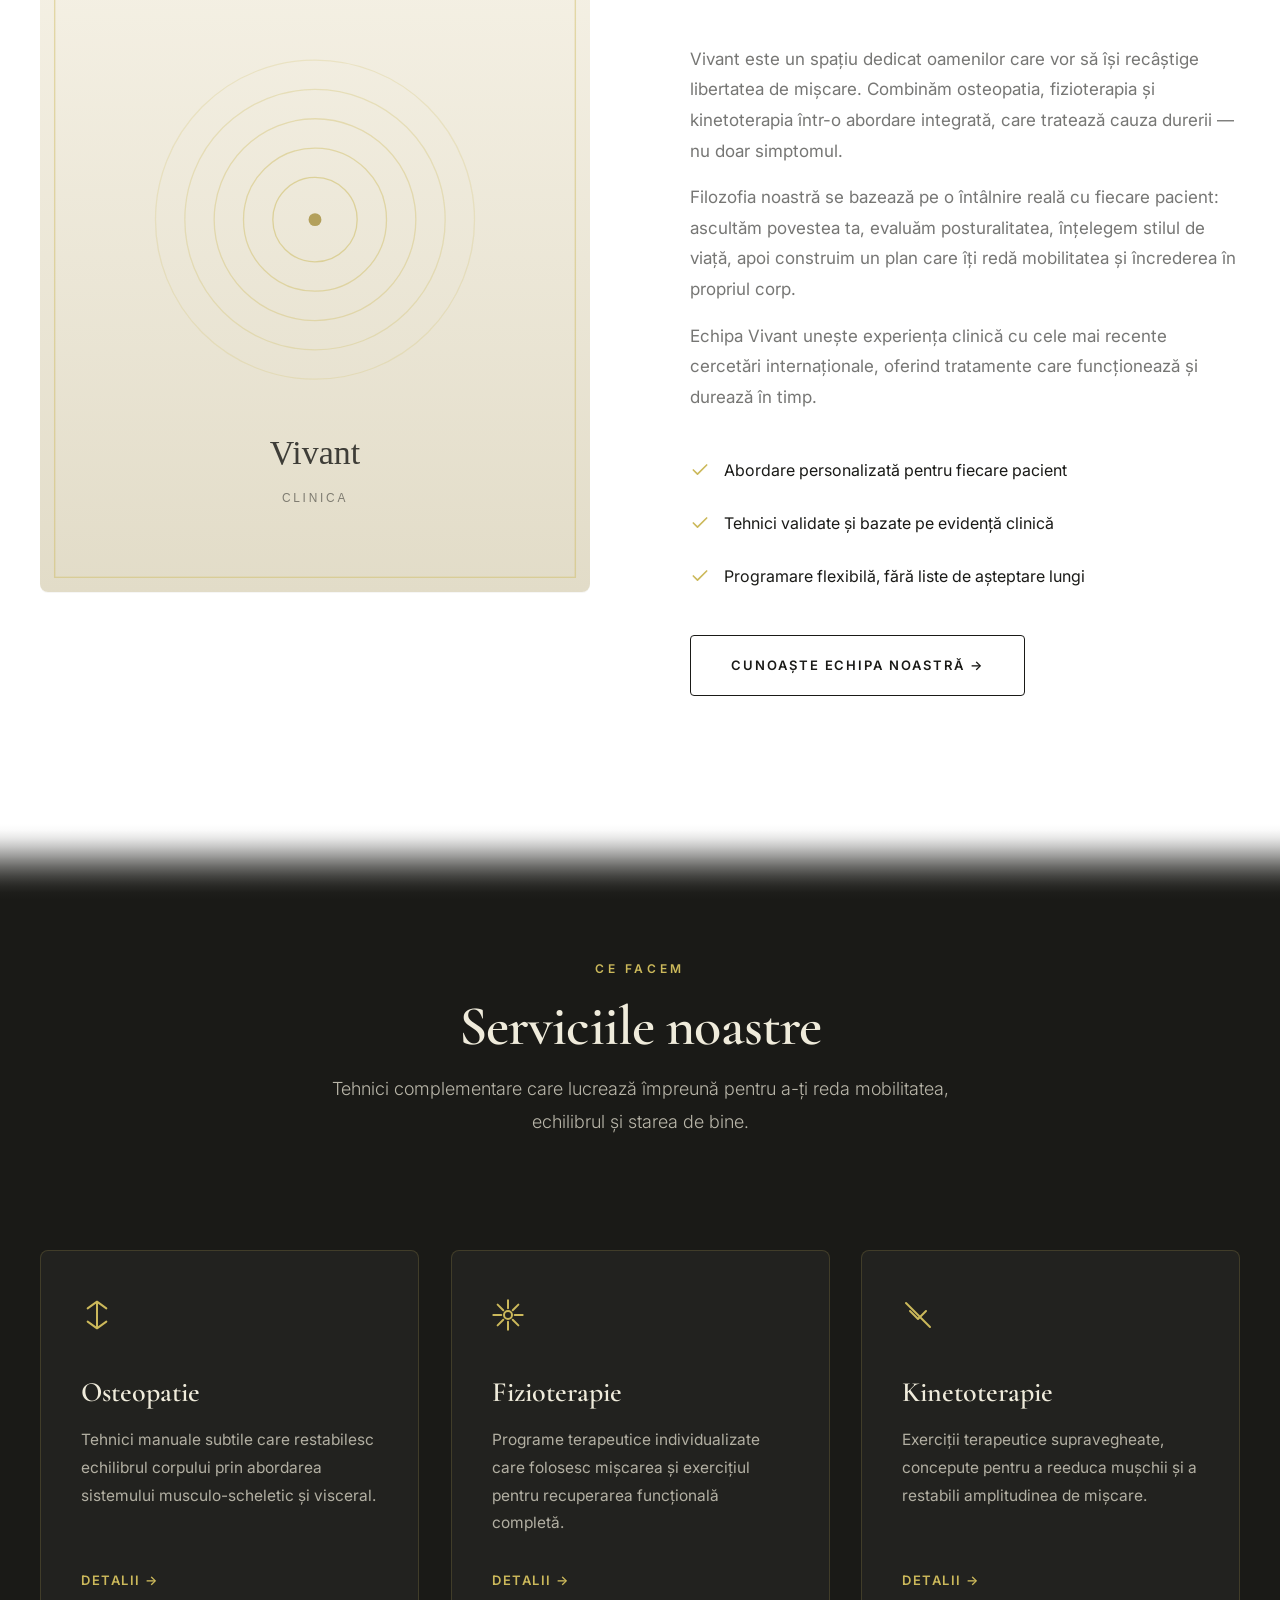
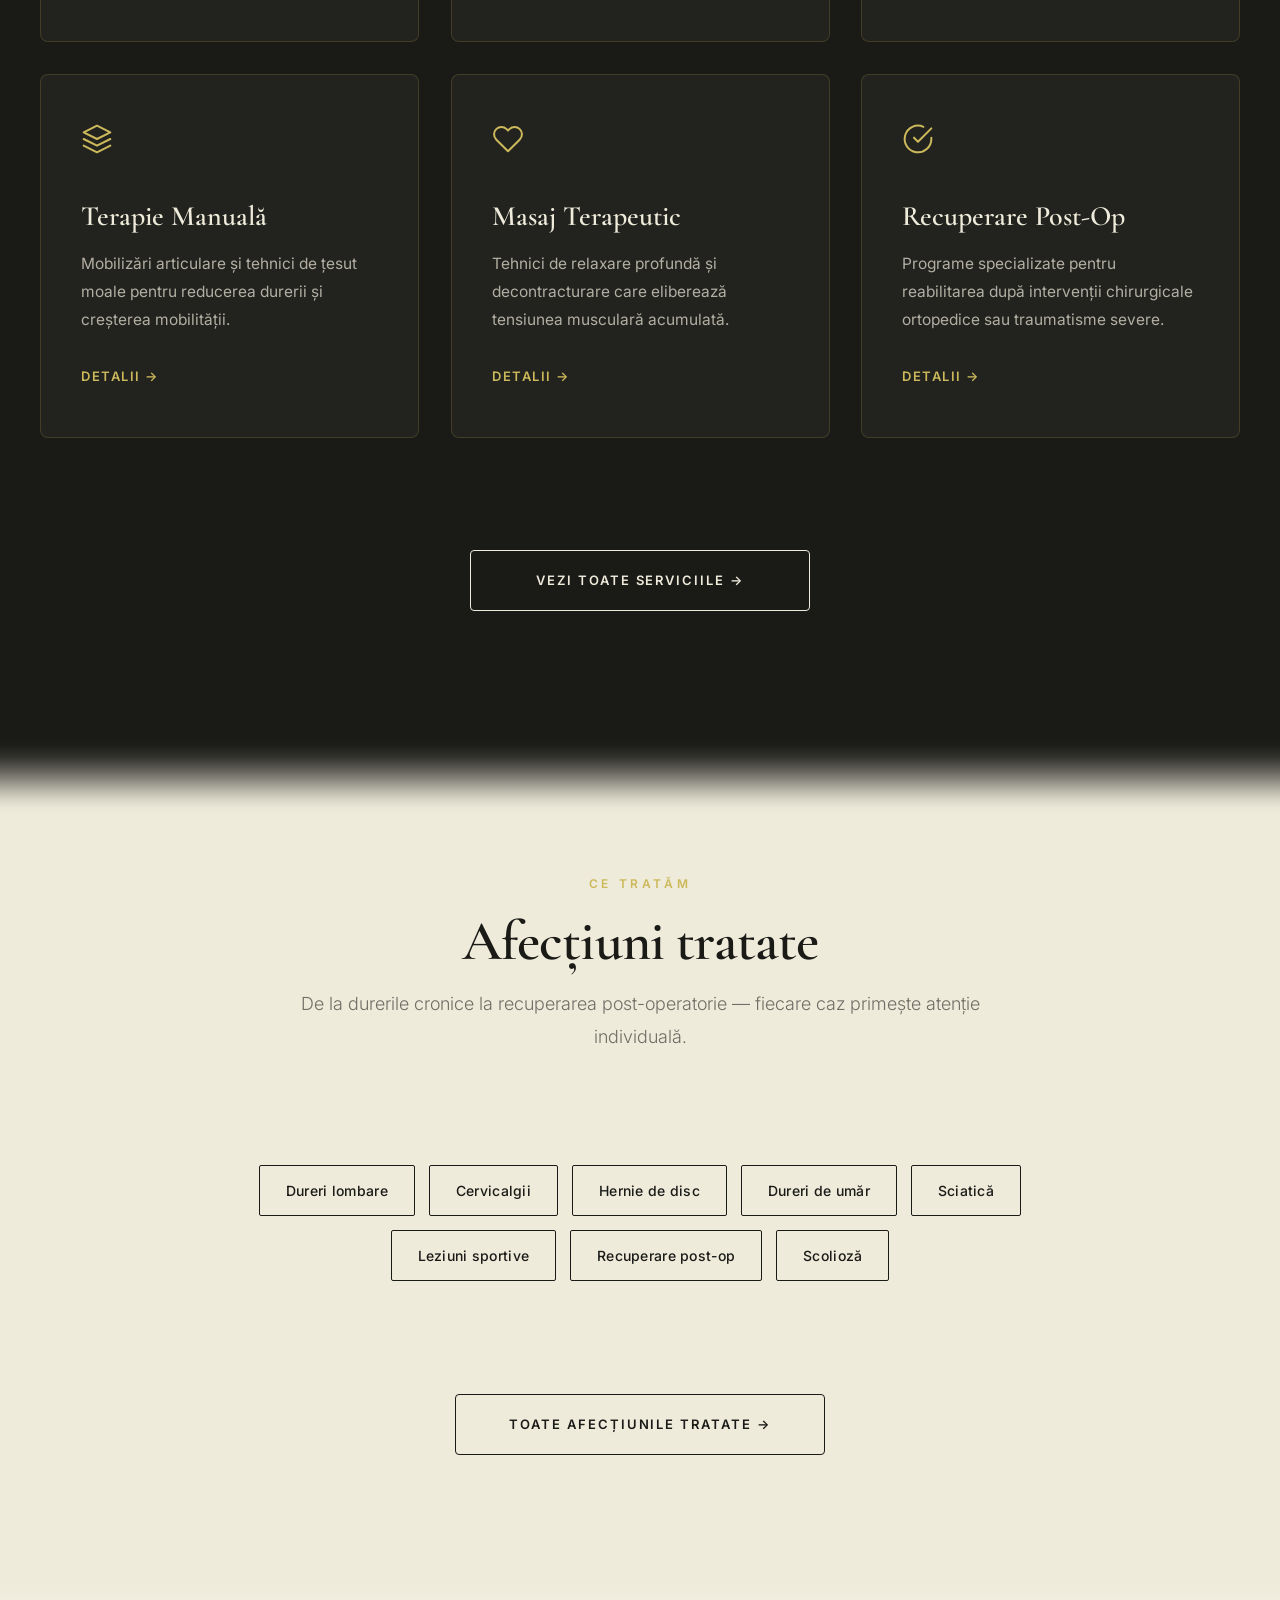
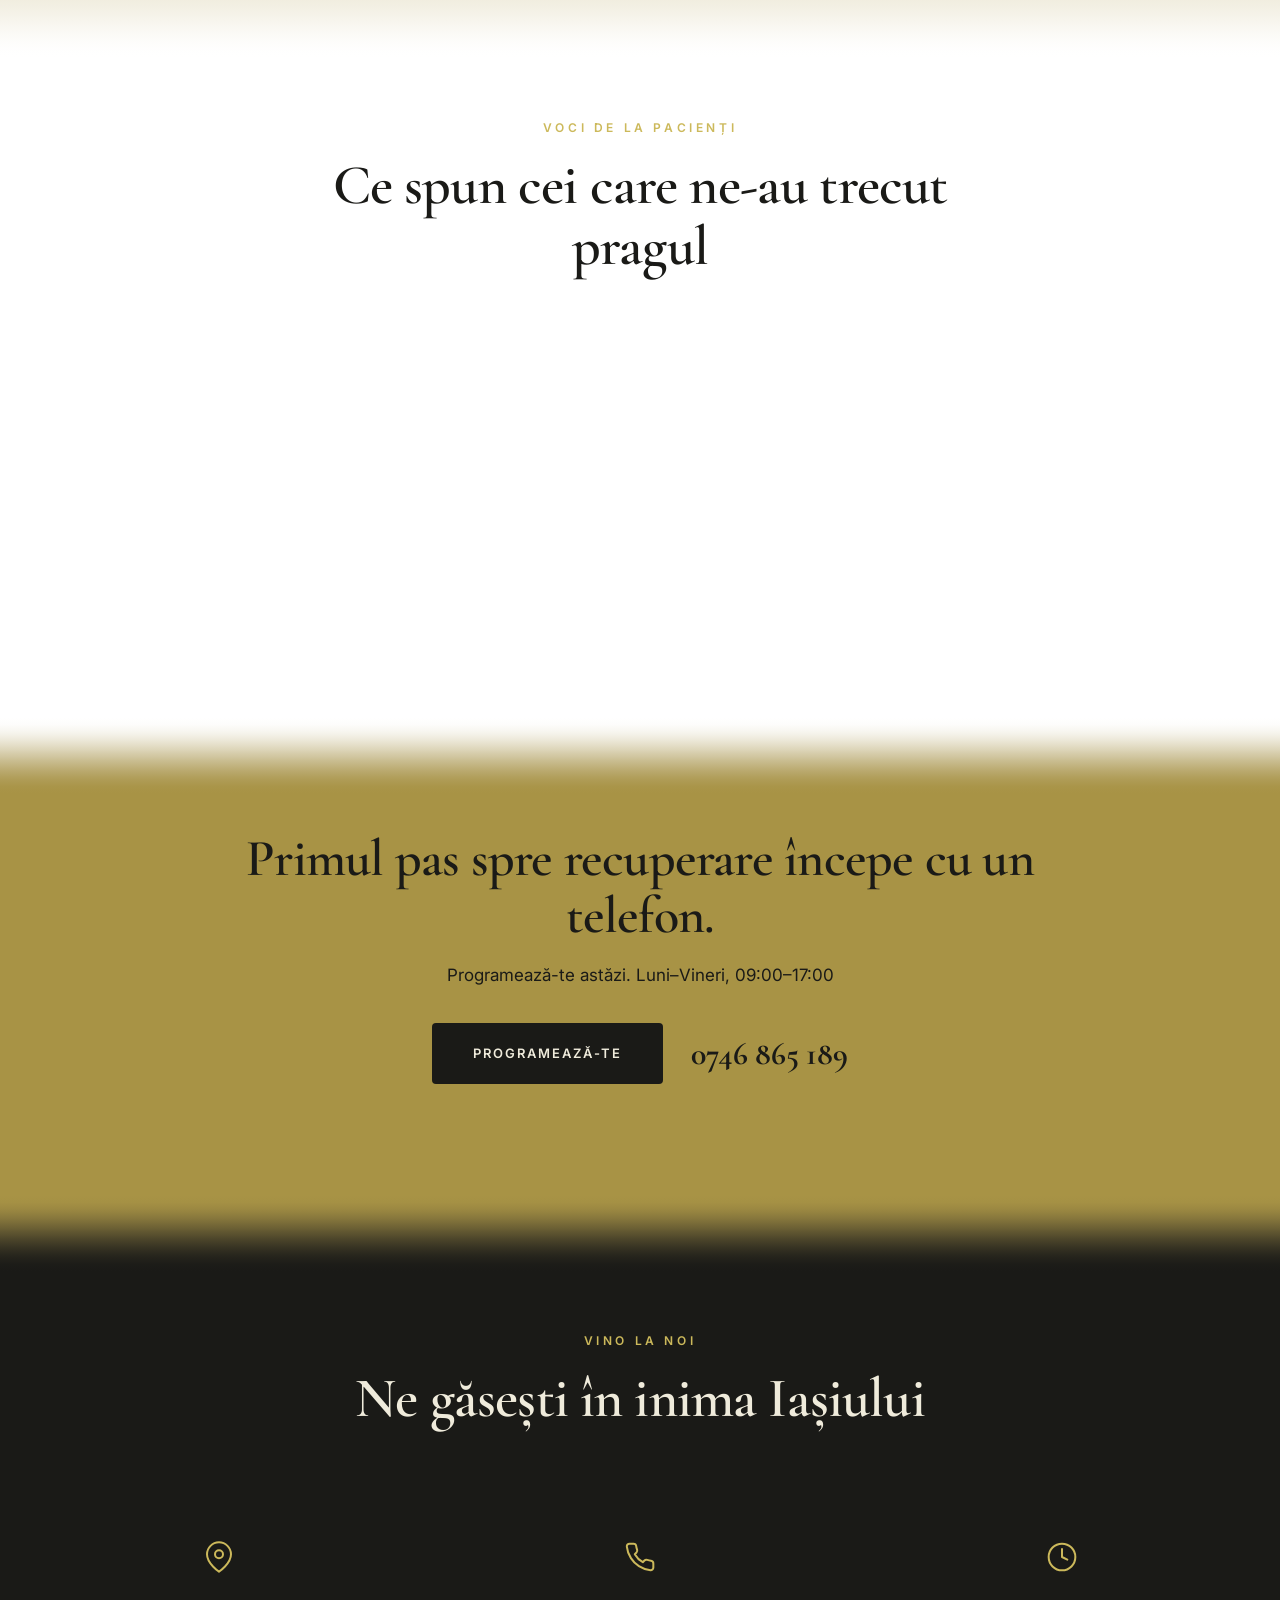
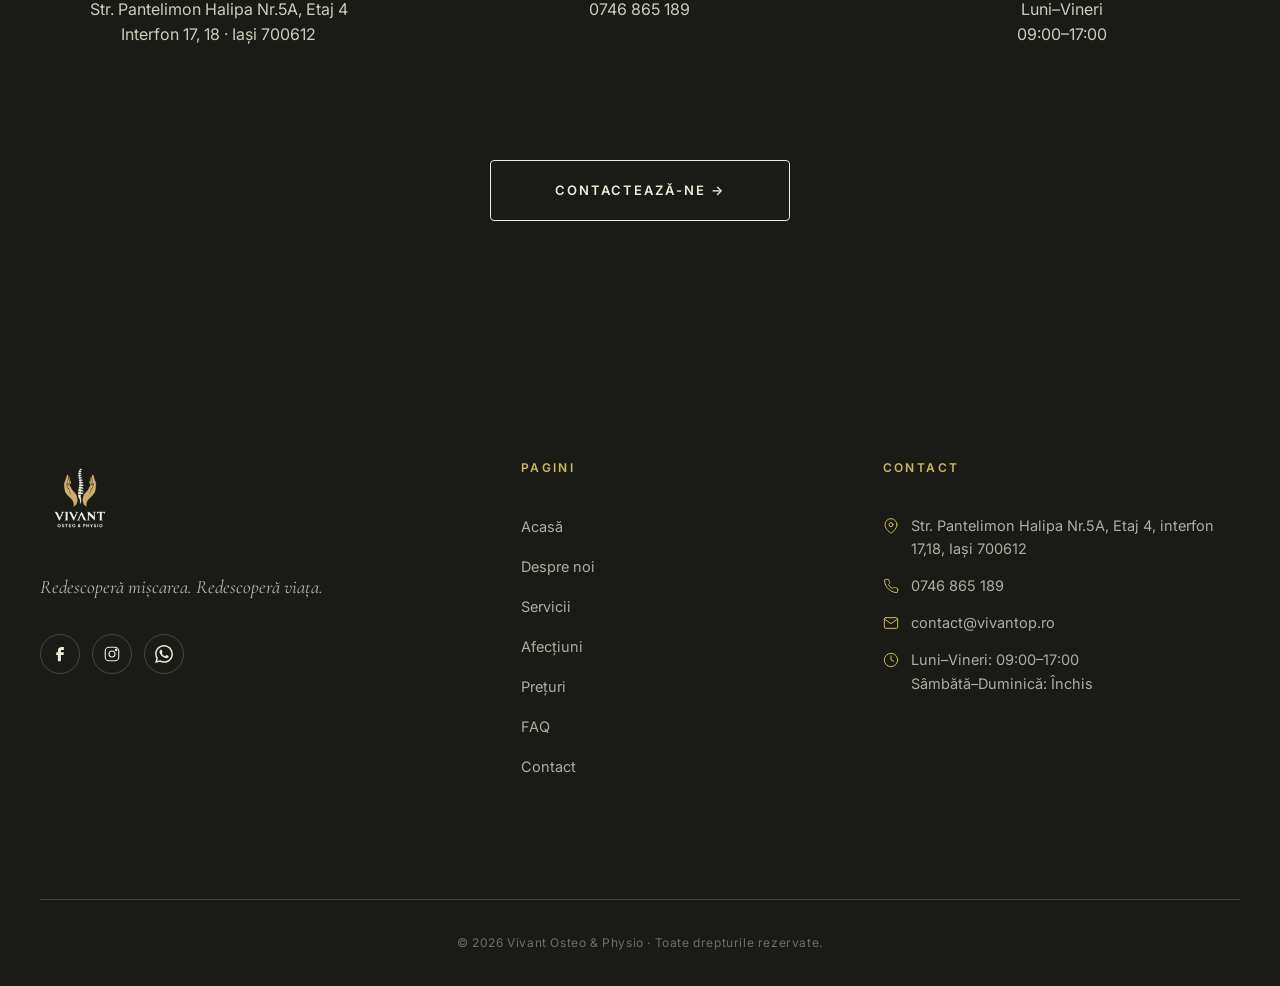
==== commit 7047f13d: "Buton WhatsApp lângă Facebook/Instagram (footer + pagina Contact) Deschide conversație cu numărul cl" ====
--- a/index.html
+++ b/index.html
@@ -93,7 +93,7 @@
     ],
     "sameAs": [
       "https://www.facebook.com/manualkineticop/",
-      "https://instagram.com/vivantosteo"
+      "https://www.instagram.com/vivantosteoandphysio/"
     ]
   }
   </script>
@@ -375,8 +375,11 @@
           <a href="https://www.facebook.com/manualkineticop/" target="_blank" rel="noopener" aria-label="Facebook">
             <svg width="18" height="18" viewBox="0 0 24 24" fill="currentColor"><path d="M9.198 21.5h4v-8.01h3.604l.396-3.98h-4V7.5a1 1 0 0 1 1-1h3v-4h-3a5 5 0 0 0-5 5v2.01h-2l-.396 3.98h2.396v8.01z"/></svg>
           </a>
-          <a href="https://instagram.com/vivantosteo" target="_blank" rel="noopener" aria-label="Instagram">
+          <a href="https://www.instagram.com/vivantosteoandphysio/" target="_blank" rel="noopener" aria-label="Instagram">
             <svg width="18" height="18" viewBox="0 0 24 24" fill="none" stroke="currentColor" stroke-width="1.5"><rect x="3" y="3" width="18" height="18" rx="5"></rect><circle cx="12" cy="12" r="4"></circle><circle cx="17.5" cy="6.5" r="1" fill="currentColor"></circle></svg>
+          </a>
+          <a href="https://wa.me/40746865189?text=Bun%C4%83%20ziua%21%20A%C8%99%20dori%20s%C4%83%20fac%20o%20programare%20la%20Vivant%20Osteo%20%26%20Physio." target="_blank" rel="noopener" aria-label="WhatsApp" data-i18n-attr="href:social.whatsapp">
+            <svg width="18" height="18" viewBox="0 0 24 24" fill="currentColor"><path d="M17.472 14.382c-.297-.149-1.758-.867-2.03-.967-.273-.099-.471-.148-.67.15-.197.297-.767.966-.94 1.164-.173.199-.347.223-.644.075-.297-.15-1.255-.463-2.39-1.475-.883-.788-1.48-1.761-1.653-2.059-.173-.297-.018-.458.13-.606.134-.133.298-.347.446-.52.149-.174.198-.298.298-.497.099-.198.05-.371-.025-.52-.075-.149-.669-1.612-.916-2.207-.242-.579-.487-.5-.669-.51-.173-.008-.371-.01-.57-.01-.198 0-.52.074-.792.372-.272.297-1.04 1.016-1.04 2.479 0 1.462 1.065 2.875 1.213 3.074.149.198 2.096 3.2 5.077 4.487.709.306 1.262.489 1.694.625.712.227 1.36.195 1.871.118.571-.085 1.758-.719 2.006-1.413.248-.694.248-1.289.173-1.413-.074-.124-.272-.198-.57-.347m-5.421 7.403h-.004a9.87 9.87 0 0 1-5.031-1.378l-.361-.214-3.741.982.998-3.648-.235-.374a9.86 9.86 0 0 1-1.51-5.26c.001-5.45 4.436-9.884 9.888-9.884 2.64 0 5.122 1.03 6.988 2.898a9.825 9.825 0 0 1 2.893 6.994c-.003 5.45-4.437 9.884-9.885 9.884m8.413-18.297A11.815 11.815 0 0 0 12.05 0C5.495 0 .16 5.335.157 11.892c0 2.096.547 4.142 1.588 5.945L.057 24l6.305-1.654a11.882 11.882 0 0 0 5.683 1.448h.005c6.554 0 11.89-5.335 11.893-11.893a11.821 11.821 0 0 0-3.48-8.413"/></svg>
           </a>
         </div>
       </div>
